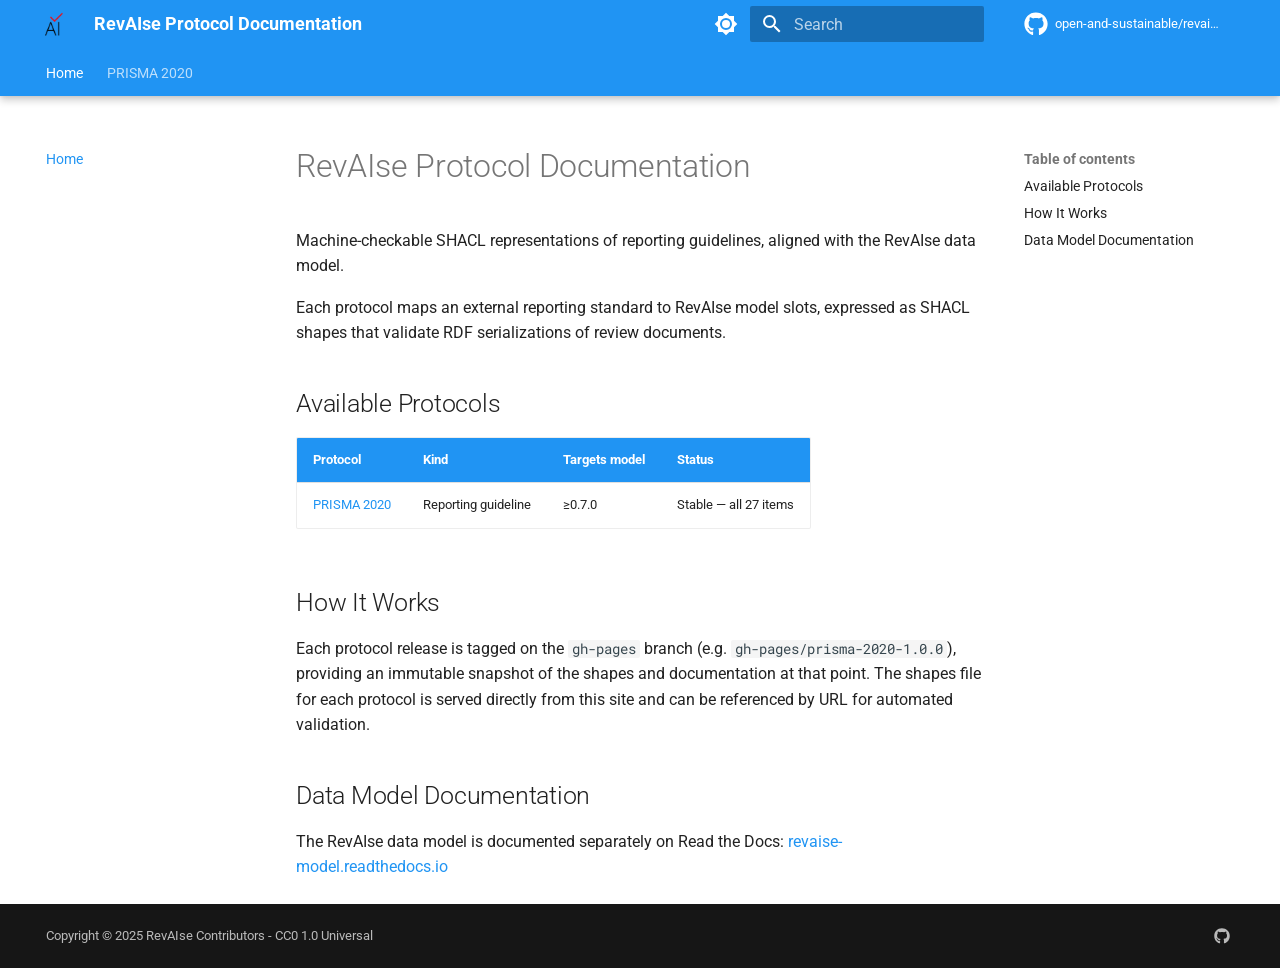
==== index.html @ 1fd65852 "deploy: 140cc3f59202fa40bdc043d885e939c06ab31ba5" ====
<!doctype html>
<html lang="en" class="no-js">
  <head>
    
      <meta charset="utf-8">
      <meta name="viewport" content="width=device-width,initial-scale=1">
      
        <meta name="description" content="Machine-checkable protocol conformance shapes for the RevAIse data model">
      
      
        <meta name="author" content="RevAIse Contributors">
      
      
        <link rel="canonical" href="https://open-and-sustainable.github.io/revaise-model/">
      
      
      
        <link rel="next" href="prisma-2020/docs/">
      
      
        
      
      
      <link rel="icon" href="assets/favicon.ico">
      <meta name="generator" content="mkdocs-1.6.1, mkdocs-material-9.7.6">
    
    
      
        <title>RevAIse Protocol Documentation</title>
      
    
    
      <link rel="stylesheet" href="assets/stylesheets/main.484c7ddc.min.css">
      
        
        <link rel="stylesheet" href="assets/stylesheets/palette.ab4e12ef.min.css">
      
      


    
    
      
    
    
      
        
        
        <link rel="preconnect" href="https://fonts.gstatic.com" crossorigin>
        <link rel="stylesheet" href="https://fonts.googleapis.com/css?family=Roboto:300,300i,400,400i,700,700i%7CRoboto+Mono:400,400i,700,700i&display=fallback">
        <style>:root{--md-text-font:"Roboto";--md-code-font:"Roboto Mono"}</style>
      
    
    
      <link rel="stylesheet" href="stylesheets/extra.css">
    
      <link rel="stylesheet" href="stylesheets/logo.css">
    
    <script>__md_scope=new URL(".",location),__md_hash=e=>[...e].reduce(((e,_)=>(e<<5)-e+_.charCodeAt(0)),0),__md_get=(e,_=localStorage,t=__md_scope)=>JSON.parse(_.getItem(t.pathname+"."+e)),__md_set=(e,_,t=localStorage,a=__md_scope)=>{try{t.setItem(a.pathname+"."+e,JSON.stringify(_))}catch(e){}}</script>
    
      

    
    
  </head>
  
  
    
    
      
    
    
    
    
    <body dir="ltr" data-md-color-scheme="default" data-md-color-primary="blue" data-md-color-accent="indigo">
  
    
    <input class="md-toggle" data-md-toggle="drawer" type="checkbox" id="__drawer" autocomplete="off">
    <input class="md-toggle" data-md-toggle="search" type="checkbox" id="__search" autocomplete="off">
    <label class="md-overlay" for="__drawer"></label>
    <div data-md-component="skip">
      
        
        <a href="#revaise-protocol-documentation" class="md-skip">
          Skip to content
        </a>
      
    </div>
    <div data-md-component="announce">
      
    </div>
    
    
      

  

<header class="md-header md-header--shadow md-header--lifted" data-md-component="header">
  <nav class="md-header__inner md-grid" aria-label="Header">
    <a href="." title="RevAIse Protocol Documentation" class="md-header__button md-logo" aria-label="RevAIse Protocol Documentation" data-md-component="logo">
      
  <img src="assets/favicon.ico" alt="logo">

    </a>
    <label class="md-header__button md-icon" for="__drawer">
      
      <svg xmlns="http://www.w3.org/2000/svg" viewBox="0 0 24 24"><path d="M3 6h18v2H3zm0 5h18v2H3zm0 5h18v2H3z"/></svg>
    </label>
    <div class="md-header__title" data-md-component="header-title">
      <div class="md-header__ellipsis">
        <div class="md-header__topic">
          <span class="md-ellipsis">
            RevAIse Protocol Documentation
          </span>
        </div>
        <div class="md-header__topic" data-md-component="header-topic">
          <span class="md-ellipsis">
            
              Home
            
          </span>
        </div>
      </div>
    </div>
    
      
        <form class="md-header__option" data-md-component="palette">
  
    
    
    
    <input class="md-option" data-md-color-media="(prefers-color-scheme: light)" data-md-color-scheme="default" data-md-color-primary="blue" data-md-color-accent="indigo"  aria-label="Switch to dark mode"  type="radio" name="__palette" id="__palette_0">
    
      <label class="md-header__button md-icon" title="Switch to dark mode" for="__palette_1" hidden>
        <svg xmlns="http://www.w3.org/2000/svg" viewBox="0 0 24 24"><path d="M12 8a4 4 0 0 0-4 4 4 4 0 0 0 4 4 4 4 0 0 0 4-4 4 4 0 0 0-4-4m0 10a6 6 0 0 1-6-6 6 6 0 0 1 6-6 6 6 0 0 1 6 6 6 6 0 0 1-6 6m8-9.31V4h-4.69L12 .69 8.69 4H4v4.69L.69 12 4 15.31V20h4.69L12 23.31 15.31 20H20v-4.69L23.31 12z"/></svg>
      </label>
    
  
    
    
    
    <input class="md-option" data-md-color-media="(prefers-color-scheme: dark)" data-md-color-scheme="slate" data-md-color-primary="blue" data-md-color-accent="indigo"  aria-label="Switch to light mode"  type="radio" name="__palette" id="__palette_1">
    
      <label class="md-header__button md-icon" title="Switch to light mode" for="__palette_0" hidden>
        <svg xmlns="http://www.w3.org/2000/svg" viewBox="0 0 24 24"><path d="M12 18c-.89 0-1.74-.2-2.5-.55C11.56 16.5 13 14.42 13 12s-1.44-4.5-3.5-5.45C10.26 6.2 11.11 6 12 6a6 6 0 0 1 6 6 6 6 0 0 1-6 6m8-9.31V4h-4.69L12 .69 8.69 4H4v4.69L.69 12 4 15.31V20h4.69L12 23.31 15.31 20H20v-4.69L23.31 12z"/></svg>
      </label>
    
  
</form>
      
    
    
      <script>var palette=__md_get("__palette");if(palette&&palette.color){if("(prefers-color-scheme)"===palette.color.media){var media=matchMedia("(prefers-color-scheme: light)"),input=document.querySelector(media.matches?"[data-md-color-media='(prefers-color-scheme: light)']":"[data-md-color-media='(prefers-color-scheme: dark)']");palette.color.media=input.getAttribute("data-md-color-media"),palette.color.scheme=input.getAttribute("data-md-color-scheme"),palette.color.primary=input.getAttribute("data-md-color-primary"),palette.color.accent=input.getAttribute("data-md-color-accent")}for(var[key,value]of Object.entries(palette.color))document.body.setAttribute("data-md-color-"+key,value)}</script>
    
    
    
      
      
        <label class="md-header__button md-icon" for="__search">
          
          <svg xmlns="http://www.w3.org/2000/svg" viewBox="0 0 24 24"><path d="M9.5 3A6.5 6.5 0 0 1 16 9.5c0 1.61-.59 3.09-1.56 4.23l.27.27h.79l5 5-1.5 1.5-5-5v-.79l-.27-.27A6.52 6.52 0 0 1 9.5 16 6.5 6.5 0 0 1 3 9.5 6.5 6.5 0 0 1 9.5 3m0 2C7 5 5 7 5 9.5S7 14 9.5 14 14 12 14 9.5 12 5 9.5 5"/></svg>
        </label>
        <div class="md-search" data-md-component="search" role="dialog">
  <label class="md-search__overlay" for="__search"></label>
  <div class="md-search__inner" role="search">
    <form class="md-search__form" name="search">
      <input type="text" class="md-search__input" name="query" aria-label="Search" placeholder="Search" autocapitalize="off" autocorrect="off" autocomplete="off" spellcheck="false" data-md-component="search-query" required>
      <label class="md-search__icon md-icon" for="__search">
        
        <svg xmlns="http://www.w3.org/2000/svg" viewBox="0 0 24 24"><path d="M9.5 3A6.5 6.5 0 0 1 16 9.5c0 1.61-.59 3.09-1.56 4.23l.27.27h.79l5 5-1.5 1.5-5-5v-.79l-.27-.27A6.52 6.52 0 0 1 9.5 16 6.5 6.5 0 0 1 3 9.5 6.5 6.5 0 0 1 9.5 3m0 2C7 5 5 7 5 9.5S7 14 9.5 14 14 12 14 9.5 12 5 9.5 5"/></svg>
        
        <svg xmlns="http://www.w3.org/2000/svg" viewBox="0 0 24 24"><path d="M20 11v2H8l5.5 5.5-1.42 1.42L4.16 12l7.92-7.92L13.5 5.5 8 11z"/></svg>
      </label>
      <nav class="md-search__options" aria-label="Search">
        
          <a href="javascript:void(0)" class="md-search__icon md-icon" title="Share" aria-label="Share" data-clipboard data-clipboard-text="" data-md-component="search-share" tabindex="-1">
            
            <svg xmlns="http://www.w3.org/2000/svg" viewBox="0 0 24 24"><path d="M18 16.08c-.76 0-1.44.3-1.96.77L8.91 12.7c.05-.23.09-.46.09-.7s-.04-.47-.09-.7l7.05-4.11c.54.5 1.25.81 2.04.81a3 3 0 0 0 3-3 3 3 0 0 0-3-3 3 3 0 0 0-3 3c0 .24.04.47.09.7L8.04 9.81C7.5 9.31 6.79 9 6 9a3 3 0 0 0-3 3 3 3 0 0 0 3 3c.79 0 1.5-.31 2.04-.81l7.12 4.15c-.05.21-.08.43-.08.66 0 1.61 1.31 2.91 2.92 2.91s2.92-1.3 2.92-2.91A2.92 2.92 0 0 0 18 16.08"/></svg>
          </a>
        
        <button type="reset" class="md-search__icon md-icon" title="Clear" aria-label="Clear" tabindex="-1">
          
          <svg xmlns="http://www.w3.org/2000/svg" viewBox="0 0 24 24"><path d="M19 6.41 17.59 5 12 10.59 6.41 5 5 6.41 10.59 12 5 17.59 6.41 19 12 13.41 17.59 19 19 17.59 13.41 12z"/></svg>
        </button>
      </nav>
      
        <div class="md-search__suggest" data-md-component="search-suggest"></div>
      
    </form>
    <div class="md-search__output">
      <div class="md-search__scrollwrap" tabindex="0" data-md-scrollfix>
        <div class="md-search-result" data-md-component="search-result">
          <div class="md-search-result__meta">
            Initializing search
          </div>
          <ol class="md-search-result__list" role="presentation"></ol>
        </div>
      </div>
    </div>
  </div>
</div>
      
    
    
      <div class="md-header__source">
        <a href="https://github.com/open-and-sustainable/revaise-model" title="Go to repository" class="md-source" data-md-component="source">
  <div class="md-source__icon md-icon">
    
    <svg xmlns="http://www.w3.org/2000/svg" viewBox="0 0 512 512"><!--! Font Awesome Free 7.1.0 by @fontawesome - https://fontawesome.com License - https://fontawesome.com/license/free (Icons: CC BY 4.0, Fonts: SIL OFL 1.1, Code: MIT License) Copyright 2025 Fonticons, Inc.--><path d="M173.9 397.4c0 2-2.3 3.6-5.2 3.6-3.3.3-5.6-1.3-5.6-3.6 0-2 2.3-3.6 5.2-3.6 3-.3 5.6 1.3 5.6 3.6m-31.1-4.5c-.7 2 1.3 4.3 4.3 4.9 2.6 1 5.6 0 6.2-2s-1.3-4.3-4.3-5.2c-2.6-.7-5.5.3-6.2 2.3m44.2-1.7c-2.9.7-4.9 2.6-4.6 4.9.3 2 2.9 3.3 5.9 2.6 2.9-.7 4.9-2.6 4.6-4.6-.3-1.9-3-3.2-5.9-2.9M252.8 8C114.1 8 8 113.3 8 252c0 110.9 69.8 205.8 169.5 239.2 12.8 2.3 17.3-5.6 17.3-12.1 0-6.2-.3-40.4-.3-61.4 0 0-70 15-84.7-29.8 0 0-11.4-29.1-27.8-36.6 0 0-22.9-15.7 1.6-15.4 0 0 24.9 2 38.6 25.8 21.9 38.6 58.6 27.5 72.9 20.9 2.3-16 8.8-27.1 16-33.7-55.9-6.2-112.3-14.3-112.3-110.5 0-27.5 7.6-41.3 23.6-58.9-2.6-6.5-11.1-33.3 2.6-67.9 20.9-6.5 69 27 69 27 20-5.6 41.5-8.5 62.8-8.5s42.8 2.9 62.8 8.5c0 0 48.1-33.6 69-27 13.7 34.7 5.2 61.4 2.6 67.9 16 17.7 25.8 31.5 25.8 58.9 0 96.5-58.9 104.2-114.8 110.5 9.2 7.9 17 22.9 17 46.4 0 33.7-.3 75.4-.3 83.6 0 6.5 4.6 14.4 17.3 12.1C436.2 457.8 504 362.9 504 252 504 113.3 391.5 8 252.8 8M105.2 352.9c-1.3 1-1 3.3.7 5.2 1.6 1.6 3.9 2.3 5.2 1 1.3-1 1-3.3-.7-5.2-1.6-1.6-3.9-2.3-5.2-1m-10.8-8.1c-.7 1.3.3 2.9 2.3 3.9 1.6 1 3.6.7 4.3-.7.7-1.3-.3-2.9-2.3-3.9-2-.6-3.6-.3-4.3.7m32.4 35.6c-1.6 1.3-1 4.3 1.3 6.2 2.3 2.3 5.2 2.6 6.5 1 1.3-1.3.7-4.3-1.3-6.2-2.2-2.3-5.2-2.6-6.5-1m-11.4-14.7c-1.6 1-1.6 3.6 0 5.9s4.3 3.3 5.6 2.3c1.6-1.3 1.6-3.9 0-6.2-1.4-2.3-4-3.3-5.6-2"/></svg>
  </div>
  <div class="md-source__repository">
    open-and-sustainable/revaise-model
  </div>
</a>
      </div>
    
  </nav>
  
    
      
<nav class="md-tabs" aria-label="Tabs" data-md-component="tabs">
  <div class="md-grid">
    <ul class="md-tabs__list">
      
        
  
  
  
    
  
  
    <li class="md-tabs__item md-tabs__item--active">
      <a href="." class="md-tabs__link">
        
  
  
    
  
  Home

      </a>
    </li>
  

      
        
  
  
  
  
    
    
      <li class="md-tabs__item">
        <a href="prisma-2020/docs/" class="md-tabs__link">
          
  
  
  PRISMA 2020

        </a>
      </li>
    
  

      
    </ul>
  </div>
</nav>
    
  
</header>
    
    <div class="md-container" data-md-component="container">
      
      
        
      
      <main class="md-main" data-md-component="main">
        <div class="md-main__inner md-grid">
          
            
              
              <div class="md-sidebar md-sidebar--primary" data-md-component="sidebar" data-md-type="navigation" >
                <div class="md-sidebar__scrollwrap">
                  <div class="md-sidebar__inner">
                    


  


<nav class="md-nav md-nav--primary md-nav--lifted" aria-label="Navigation" data-md-level="0">
  <label class="md-nav__title" for="__drawer">
    <a href="." title="RevAIse Protocol Documentation" class="md-nav__button md-logo" aria-label="RevAIse Protocol Documentation" data-md-component="logo">
      
  <img src="assets/favicon.ico" alt="logo">

    </a>
    RevAIse Protocol Documentation
  </label>
  
    <div class="md-nav__source">
      <a href="https://github.com/open-and-sustainable/revaise-model" title="Go to repository" class="md-source" data-md-component="source">
  <div class="md-source__icon md-icon">
    
    <svg xmlns="http://www.w3.org/2000/svg" viewBox="0 0 512 512"><!--! Font Awesome Free 7.1.0 by @fontawesome - https://fontawesome.com License - https://fontawesome.com/license/free (Icons: CC BY 4.0, Fonts: SIL OFL 1.1, Code: MIT License) Copyright 2025 Fonticons, Inc.--><path d="M173.9 397.4c0 2-2.3 3.6-5.2 3.6-3.3.3-5.6-1.3-5.6-3.6 0-2 2.3-3.6 5.2-3.6 3-.3 5.6 1.3 5.6 3.6m-31.1-4.5c-.7 2 1.3 4.3 4.3 4.9 2.6 1 5.6 0 6.2-2s-1.3-4.3-4.3-5.2c-2.6-.7-5.5.3-6.2 2.3m44.2-1.7c-2.9.7-4.9 2.6-4.6 4.9.3 2 2.9 3.3 5.9 2.6 2.9-.7 4.9-2.6 4.6-4.6-.3-1.9-3-3.2-5.9-2.9M252.8 8C114.1 8 8 113.3 8 252c0 110.9 69.8 205.8 169.5 239.2 12.8 2.3 17.3-5.6 17.3-12.1 0-6.2-.3-40.4-.3-61.4 0 0-70 15-84.7-29.8 0 0-11.4-29.1-27.8-36.6 0 0-22.9-15.7 1.6-15.4 0 0 24.9 2 38.6 25.8 21.9 38.6 58.6 27.5 72.9 20.9 2.3-16 8.8-27.1 16-33.7-55.9-6.2-112.3-14.3-112.3-110.5 0-27.5 7.6-41.3 23.6-58.9-2.6-6.5-11.1-33.3 2.6-67.9 20.9-6.5 69 27 69 27 20-5.6 41.5-8.5 62.8-8.5s42.8 2.9 62.8 8.5c0 0 48.1-33.6 69-27 13.7 34.7 5.2 61.4 2.6 67.9 16 17.7 25.8 31.5 25.8 58.9 0 96.5-58.9 104.2-114.8 110.5 9.2 7.9 17 22.9 17 46.4 0 33.7-.3 75.4-.3 83.6 0 6.5 4.6 14.4 17.3 12.1C436.2 457.8 504 362.9 504 252 504 113.3 391.5 8 252.8 8M105.2 352.9c-1.3 1-1 3.3.7 5.2 1.6 1.6 3.9 2.3 5.2 1 1.3-1 1-3.3-.7-5.2-1.6-1.6-3.9-2.3-5.2-1m-10.8-8.1c-.7 1.3.3 2.9 2.3 3.9 1.6 1 3.6.7 4.3-.7.7-1.3-.3-2.9-2.3-3.9-2-.6-3.6-.3-4.3.7m32.4 35.6c-1.6 1.3-1 4.3 1.3 6.2 2.3 2.3 5.2 2.6 6.5 1 1.3-1.3.7-4.3-1.3-6.2-2.2-2.3-5.2-2.6-6.5-1m-11.4-14.7c-1.6 1-1.6 3.6 0 5.9s4.3 3.3 5.6 2.3c1.6-1.3 1.6-3.9 0-6.2-1.4-2.3-4-3.3-5.6-2"/></svg>
  </div>
  <div class="md-source__repository">
    open-and-sustainable/revaise-model
  </div>
</a>
    </div>
  
  <ul class="md-nav__list" data-md-scrollfix>
    
      
      
  
  
    
  
  
  
    <li class="md-nav__item md-nav__item--active">
      
      <input class="md-nav__toggle md-toggle" type="checkbox" id="__toc">
      
      
        
      
      
        <label class="md-nav__link md-nav__link--active" for="__toc">
          
  
  
  <span class="md-ellipsis">
    
  
    Home
  

    
  </span>
  
  

          <span class="md-nav__icon md-icon"></span>
        </label>
      
      <a href="." class="md-nav__link md-nav__link--active">
        
  
  
  <span class="md-ellipsis">
    
  
    Home
  

    
  </span>
  
  

      </a>
      
        

<nav class="md-nav md-nav--secondary" aria-label="Table of contents">
  
  
  
    
  
  
    <label class="md-nav__title" for="__toc">
      <span class="md-nav__icon md-icon"></span>
      Table of contents
    </label>
    <ul class="md-nav__list" data-md-component="toc" data-md-scrollfix>
      
        <li class="md-nav__item">
  <a href="#available-protocols" class="md-nav__link">
    <span class="md-ellipsis">
      
        Available Protocols
      
    </span>
  </a>
  
</li>
      
        <li class="md-nav__item">
  <a href="#how-it-works" class="md-nav__link">
    <span class="md-ellipsis">
      
        How It Works
      
    </span>
  </a>
  
</li>
      
        <li class="md-nav__item">
  <a href="#data-model-documentation" class="md-nav__link">
    <span class="md-ellipsis">
      
        Data Model Documentation
      
    </span>
  </a>
  
</li>
      
    </ul>
  
</nav>
      
    </li>
  

    
      
      
  
  
  
  
    
    
    
    
      
      
        
      
    
    
    <li class="md-nav__item md-nav__item--nested">
      
        
        
          
        
        <input class="md-nav__toggle md-toggle md-toggle--indeterminate" type="checkbox" id="__nav_2" >
        
          
          <label class="md-nav__link" for="__nav_2" id="__nav_2_label" tabindex="0">
            
  
  
  <span class="md-ellipsis">
    
  
    PRISMA 2020
  

    
  </span>
  
  

            <span class="md-nav__icon md-icon"></span>
          </label>
        
        <nav class="md-nav" data-md-level="1" aria-labelledby="__nav_2_label" aria-expanded="false">
          <label class="md-nav__title" for="__nav_2">
            <span class="md-nav__icon md-icon"></span>
            
  
    PRISMA 2020
  

          </label>
          <ul class="md-nav__list" data-md-scrollfix>
            
              
                
  
  
  
  
    <li class="md-nav__item">
      <a href="prisma-2020/docs/" class="md-nav__link">
        
  
  
  <span class="md-ellipsis">
    
  
    Overview
  

    
  </span>
  
  

      </a>
    </li>
  

              
            
              
                
  
  
  
  
    <li class="md-nav__item">
      <a href="prisma-2020/mapping/" class="md-nav__link">
        
  
  
  <span class="md-ellipsis">
    
  
    Item Mapping
  

    
  </span>
  
  

      </a>
    </li>
  

              
            
          </ul>
        </nav>
      
    </li>
  

    
  </ul>
</nav>
                  </div>
                </div>
              </div>
            
            
              
              <div class="md-sidebar md-sidebar--secondary" data-md-component="sidebar" data-md-type="toc" >
                <div class="md-sidebar__scrollwrap">
                  <div class="md-sidebar__inner">
                    

<nav class="md-nav md-nav--secondary" aria-label="Table of contents">
  
  
  
    
  
  
    <label class="md-nav__title" for="__toc">
      <span class="md-nav__icon md-icon"></span>
      Table of contents
    </label>
    <ul class="md-nav__list" data-md-component="toc" data-md-scrollfix>
      
        <li class="md-nav__item">
  <a href="#available-protocols" class="md-nav__link">
    <span class="md-ellipsis">
      
        Available Protocols
      
    </span>
  </a>
  
</li>
      
        <li class="md-nav__item">
  <a href="#how-it-works" class="md-nav__link">
    <span class="md-ellipsis">
      
        How It Works
      
    </span>
  </a>
  
</li>
      
        <li class="md-nav__item">
  <a href="#data-model-documentation" class="md-nav__link">
    <span class="md-ellipsis">
      
        Data Model Documentation
      
    </span>
  </a>
  
</li>
      
    </ul>
  
</nav>
                  </div>
                </div>
              </div>
            
          
          
            <div class="md-content" data-md-component="content">
              
              <article class="md-content__inner md-typeset">
                
                  


  
  


<h1 id="revaise-protocol-documentation">RevAIse Protocol Documentation<a class="headerlink" href="#revaise-protocol-documentation" title="Permanent link">&para;</a></h1>
<p>Machine-checkable SHACL representations of reporting guidelines, aligned with the RevAIse data model.</p>
<p>Each protocol maps an external reporting standard to RevAIse model slots, expressed as SHACL shapes that validate RDF serializations of review documents.</p>
<h2 id="available-protocols">Available Protocols<a class="headerlink" href="#available-protocols" title="Permanent link">&para;</a></h2>
<table>
<thead>
<tr>
<th>Protocol</th>
<th>Kind</th>
<th>Targets model</th>
<th>Status</th>
</tr>
</thead>
<tbody>
<tr>
<td><a href="prisma-2020/docs/">PRISMA 2020</a></td>
<td>Reporting guideline</td>
<td>≥0.7.0</td>
<td>Stable — all 27 items</td>
</tr>
</tbody>
</table>
<h2 id="how-it-works">How It Works<a class="headerlink" href="#how-it-works" title="Permanent link">&para;</a></h2>
<p>Each protocol release is tagged on the <code>gh-pages</code> branch (e.g. <code>gh-pages/prisma-2020-1.0.0</code>), providing an immutable snapshot of the shapes and documentation at that point. The shapes file for each protocol is served directly from this site and can be referenced by URL for automated validation.</p>
<h2 id="data-model-documentation">Data Model Documentation<a class="headerlink" href="#data-model-documentation" title="Permanent link">&para;</a></h2>
<p>The RevAIse data model is documented separately on Read the Docs:
<a href="https://revaise-model.readthedocs.io">revaise-model.readthedocs.io</a></p>












                
              </article>
            </div>
          
          
<script>var target=document.getElementById(location.hash.slice(1));target&&target.name&&(target.checked=target.name.startsWith("__tabbed_"))</script>
        </div>
        
          <button type="button" class="md-top md-icon" data-md-component="top" hidden>
  
  <svg xmlns="http://www.w3.org/2000/svg" viewBox="0 0 24 24"><path d="M13 20h-2V8l-5.5 5.5-1.42-1.42L12 4.16l7.92 7.92-1.42 1.42L13 8z"/></svg>
  Back to top
</button>
        
      </main>
      
        <footer class="md-footer">
  
  <div class="md-footer-meta md-typeset">
    <div class="md-footer-meta__inner md-grid">
      <div class="md-copyright">
  
    <div class="md-copyright__highlight">
      Copyright &copy; 2025 RevAIse Contributors - CC0 1.0 Universal
    </div>
  
  
</div>
      
        
<div class="md-social">
  
    
    
    
    
    <a href="https://github.com/open-and-sustainable/revaise-model" target="_blank" rel="noopener" title="GitHub Repository" class="md-social__link">
      <svg xmlns="http://www.w3.org/2000/svg" viewBox="0 0 512 512"><!--! Font Awesome Free 7.1.0 by @fontawesome - https://fontawesome.com License - https://fontawesome.com/license/free (Icons: CC BY 4.0, Fonts: SIL OFL 1.1, Code: MIT License) Copyright 2025 Fonticons, Inc.--><path d="M173.9 397.4c0 2-2.3 3.6-5.2 3.6-3.3.3-5.6-1.3-5.6-3.6 0-2 2.3-3.6 5.2-3.6 3-.3 5.6 1.3 5.6 3.6m-31.1-4.5c-.7 2 1.3 4.3 4.3 4.9 2.6 1 5.6 0 6.2-2s-1.3-4.3-4.3-5.2c-2.6-.7-5.5.3-6.2 2.3m44.2-1.7c-2.9.7-4.9 2.6-4.6 4.9.3 2 2.9 3.3 5.9 2.6 2.9-.7 4.9-2.6 4.6-4.6-.3-1.9-3-3.2-5.9-2.9M252.8 8C114.1 8 8 113.3 8 252c0 110.9 69.8 205.8 169.5 239.2 12.8 2.3 17.3-5.6 17.3-12.1 0-6.2-.3-40.4-.3-61.4 0 0-70 15-84.7-29.8 0 0-11.4-29.1-27.8-36.6 0 0-22.9-15.7 1.6-15.4 0 0 24.9 2 38.6 25.8 21.9 38.6 58.6 27.5 72.9 20.9 2.3-16 8.8-27.1 16-33.7-55.9-6.2-112.3-14.3-112.3-110.5 0-27.5 7.6-41.3 23.6-58.9-2.6-6.5-11.1-33.3 2.6-67.9 20.9-6.5 69 27 69 27 20-5.6 41.5-8.5 62.8-8.5s42.8 2.9 62.8 8.5c0 0 48.1-33.6 69-27 13.7 34.7 5.2 61.4 2.6 67.9 16 17.7 25.8 31.5 25.8 58.9 0 96.5-58.9 104.2-114.8 110.5 9.2 7.9 17 22.9 17 46.4 0 33.7-.3 75.4-.3 83.6 0 6.5 4.6 14.4 17.3 12.1C436.2 457.8 504 362.9 504 252 504 113.3 391.5 8 252.8 8M105.2 352.9c-1.3 1-1 3.3.7 5.2 1.6 1.6 3.9 2.3 5.2 1 1.3-1 1-3.3-.7-5.2-1.6-1.6-3.9-2.3-5.2-1m-10.8-8.1c-.7 1.3.3 2.9 2.3 3.9 1.6 1 3.6.7 4.3-.7.7-1.3-.3-2.9-2.3-3.9-2-.6-3.6-.3-4.3.7m32.4 35.6c-1.6 1.3-1 4.3 1.3 6.2 2.3 2.3 5.2 2.6 6.5 1 1.3-1.3.7-4.3-1.3-6.2-2.2-2.3-5.2-2.6-6.5-1m-11.4-14.7c-1.6 1-1.6 3.6 0 5.9s4.3 3.3 5.6 2.3c1.6-1.3 1.6-3.9 0-6.2-1.4-2.3-4-3.3-5.6-2"/></svg>
    </a>
  
</div>
      
    </div>
  </div>
</footer>
      
    </div>
    <div class="md-dialog" data-md-component="dialog">
      <div class="md-dialog__inner md-typeset"></div>
    </div>
    
    
    
      
      
      <script id="__config" type="application/json">{"annotate": null, "base": ".", "features": ["content.code.copy", "content.code.annotate", "navigation.instant", "navigation.tracking", "navigation.tabs", "navigation.tabs.sticky", "navigation.sections", "navigation.expand", "navigation.top", "search.suggest", "search.highlight", "search.share", "toc.follow"], "search": "assets/javascripts/workers/search.2c215733.min.js", "tags": null, "translations": {"clipboard.copied": "Copied to clipboard", "clipboard.copy": "Copy to clipboard", "search.result.more.one": "1 more on this page", "search.result.more.other": "# more on this page", "search.result.none": "No matching documents", "search.result.one": "1 matching document", "search.result.other": "# matching documents", "search.result.placeholder": "Type to start searching", "search.result.term.missing": "Missing", "select.version": "Select version"}, "version": null}</script>
    
    
      <script src="assets/javascripts/bundle.79ae519e.min.js"></script>
      
    
  </body>
</html>
---- assets/stylesheets/main.484c7ddc.min.css ----
@charset "UTF-8";html{-webkit-text-size-adjust:none;-moz-text-size-adjust:none;text-size-adjust:none;box-sizing:border-box}*,:after,:before{box-sizing:inherit}@media (prefers-reduced-motion){*,:after,:before{transition:none!important}}body{margin:0}a,button,input,label{-webkit-tap-highlight-color:transparent}a{color:inherit;text-decoration:none}hr{border:0;box-sizing:initial;display:block;height:.05rem;overflow:visible;padding:0}small{font-size:80%}sub,sup{line-height:1em}img{border-style:none}table{border-collapse:initial;border-spacing:0}td,th{font-weight:400;vertical-align:top}button{background:#0000;border:0;font-family:inherit;font-size:inherit;margin:0;padding:0}input{border:0;outline:none}:root{--md-primary-fg-color:#4051b5;--md-primary-fg-color--light:#5d6cc0;--md-primary-fg-color--dark:#303fa1;--md-primary-bg-color:#fff;--md-primary-bg-color--light:#ffffffb3;--md-accent-fg-color:#526cfe;--md-accent-fg-color--transparent:#526cfe1a;--md-accent-bg-color:#fff;--md-accent-bg-color--light:#ffffffb3}[data-md-color-scheme=default]{color-scheme:light}[data-md-color-scheme=default] img[src$="#gh-dark-mode-only"],[data-md-color-scheme=default] img[src$="#only-dark"]{display:none}:root,[data-md-color-scheme=default]{--md-hue:225deg;--md-default-fg-color:#000000de;--md-default-fg-color--light:#0000008a;--md-default-fg-color--lighter:#00000052;--md-default-fg-color--lightest:#00000012;--md-default-bg-color:#fff;--md-default-bg-color--light:#ffffffb3;--md-default-bg-color--lighter:#ffffff4d;--md-default-bg-color--lightest:#ffffff1f;--md-code-fg-color:#36464e;--md-code-bg-color:#f5f5f5;--md-code-bg-color--light:#f5f5f5b3;--md-code-bg-color--lighter:#f5f5f54d;--md-code-hl-color:#4287ff;--md-code-hl-color--light:#4287ff1a;--md-code-hl-number-color:#d52a2a;--md-code-hl-special-color:#db1457;--md-code-hl-function-color:#a846b9;--md-code-hl-constant-color:#6e59d9;--md-code-hl-keyword-color:#3f6ec6;--md-code-hl-string-color:#1c7d4d;--md-code-hl-name-color:var(--md-code-fg-color);--md-code-hl-operator-color:var(--md-default-fg-color--light);--md-code-hl-punctuation-color:var(--md-default-fg-color--light);--md-code-hl-comment-color:var(--md-default-fg-color--light);--md-code-hl-generic-color:var(--md-default-fg-color--light);--md-code-hl-variable-color:var(--md-default-fg-color--light);--md-typeset-color:var(--md-default-fg-color);--md-typeset-a-color:var(--md-primary-fg-color);--md-typeset-del-color:#f5503d26;--md-typeset-ins-color:#0bd57026;--md-typeset-kbd-color:#fafafa;--md-typeset-kbd-accent-color:#fff;--md-typeset-kbd-border-color:#b8b8b8;--md-typeset-mark-color:#ffff0080;--md-typeset-table-color:#0000001f;--md-typeset-table-color--light:rgba(0,0,0,.035);--md-admonition-fg-color:var(--md-default-fg-color);--md-admonition-bg-color:var(--md-default-bg-color);--md-warning-fg-color:#000000de;--md-warning-bg-color:#ff9;--md-footer-fg-color:#fff;--md-footer-fg-color--light:#ffffffb3;--md-footer-fg-color--lighter:#ffffff73;--md-footer-bg-color:#000000de;--md-footer-bg-color--dark:#00000052;--md-shadow-z1:0 0.2rem 0.5rem #0000000d,0 0 0.05rem #0000001a;--md-shadow-z2:0 0.2rem 0.5rem #0000001a,0 0 0.05rem #00000040;--md-shadow-z3:0 0.2rem 0.5rem #0003,0 0 0.05rem #00000059}.md-icon svg{fill:currentcolor;display:block;height:1.2rem;width:1.2rem}body{-webkit-font-smoothing:antialiased;-moz-osx-font-smoothing:grayscale;--md-text-font-family:var(--md-text-font,_),-apple-system,BlinkMacSystemFont,Helvetica,Arial,sans-serif;--md-code-font-family:var(--md-code-font,_),SFMono-Regular,Consolas,Menlo,monospace}aside,body,input{font-feature-settings:"kern","liga";color:var(--md-typeset-color);font-family:var(--md-text-font-family)}code,kbd,pre{font-feature-settings:"kern";font-family:var(--md-code-font-family)}:root{--md-typeset-table-sort-icon:url('data:image/svg+xml;charset=utf-8,<svg xmlns="http://www.w3.org/2000/svg" viewBox="0 0 24 24"><path d="m18 21-4-4h3V7h-3l4-4 4 4h-3v10h3M2 19v-2h10v2M2 13v-2h7v2M2 7V5h4v2z"/></svg>');--md-typeset-table-sort-icon--asc:url('data:image/svg+xml;charset=utf-8,<svg xmlns="http://www.w3.org/2000/svg" viewBox="0 0 24 24"><path d="M19 17h3l-4 4-4-4h3V3h2M2 17h10v2H2M6 5v2H2V5m0 6h7v2H2z"/></svg>');--md-typeset-table-sort-icon--desc:url('data:image/svg+xml;charset=utf-8,<svg xmlns="http://www.w3.org/2000/svg" viewBox="0 0 24 24"><path d="M19 7h3l-4-4-4 4h3v14h2M2 17h10v2H2M6 5v2H2V5m0 6h7v2H2z"/></svg>')}.md-typeset{-webkit-print-color-adjust:exact;color-adjust:exact;font-size:.8rem;line-height:1.6;overflow-wrap:break-word}@media print{.md-typeset{font-size:.68rem}}.md-typeset blockquote,.md-typeset dl,.md-typeset figure,.md-typeset ol,.md-typeset pre,.md-typeset ul{margin-bottom:1em;margin-top:1em}.md-typeset h1{color:var(--md-default-fg-color--light);font-size:2em;line-height:1.3;margin:0 0 1.25em}.md-typeset h1,.md-typeset h2{font-weight:300;letter-spacing:-.01em}.md-typeset h2{font-size:1.5625em;line-height:1.4;margin:1.6em 0 .64em}.md-typeset h3{font-size:1.25em;font-weight:400;letter-spacing:-.01em;line-height:1.5;margin:1.6em 0 .8em}.md-typeset h2+h3{margin-top:.8em}.md-typeset h4{font-weight:700;letter-spacing:-.01em;margin:1em 0}.md-typeset h5,.md-typeset h6{color:var(--md-default-fg-color--light);font-size:.8em;font-weight:700;letter-spacing:-.01em;margin:1.25em 0}.md-typeset h5{text-transform:uppercase}.md-typeset h5 code{text-transform:none}.md-typeset hr{border-bottom:.05rem solid var(--md-default-fg-color--lightest);display:flow-root;margin:1.5em 0}.md-typeset a{color:var(--md-typeset-a-color);word-break:break-word}.md-typeset a,.md-typeset a:before{transition:color 125ms}.md-typeset a:focus,.md-typeset a:hover{color:var(--md-accent-fg-color)}.md-typeset a:focus code,.md-typeset a:hover code{background-color:var(--md-accent-fg-color--transparent);color:var(--md-accent-fg-color)}.md-typeset a code{color:var(--md-typeset-a-color)}.md-typeset a.focus-visible{outline-color:var(--md-accent-fg-color);outline-offset:.2rem}.md-typeset code,.md-typeset kbd,.md-typeset pre{color:var(--md-code-fg-color);direction:ltr;font-variant-ligatures:none;transition:background-color 125ms}@media print{.md-typeset code,.md-typeset kbd,.md-typeset pre{white-space:pre-wrap}}.md-typeset code{background-color:var(--md-code-bg-color);border-radius:.1rem;-webkit-box-decoration-break:clone;box-decoration-break:clone;font-size:.85em;padding:0 .2941176471em;transition:color 125ms,background-color 125ms;word-break:break-word}.md-typeset code:not(.focus-visible){-webkit-tap-highlight-color:transparent;outline:none}.md-typeset pre{display:flow-root;line-height:1.4;position:relative}.md-typeset pre>code{-webkit-box-decoration-break:slice;box-decoration-break:slice;box-shadow:none;display:block;margin:0;outline-color:var(--md-accent-fg-color);overflow:auto;padding:.7720588235em 1.1764705882em;scrollbar-color:var(--md-default-fg-color--lighter) #0000;scrollbar-width:thin;touch-action:auto;word-break:normal}.md-typeset pre>code:hover{scrollbar-color:var(--md-accent-fg-color) #0000}.md-typeset pre>code::-webkit-scrollbar{height:.2rem;width:.2rem}.md-typeset pre>code::-webkit-scrollbar-thumb{background-color:var(--md-default-fg-color--lighter)}.md-typeset pre>code::-webkit-scrollbar-thumb:hover{background-color:var(--md-accent-fg-color)}.md-typeset kbd{background-color:var(--md-typeset-kbd-color);border-radius:.1rem;box-shadow:0 .1rem 0 .05rem var(--md-typeset-kbd-border-color),0 .1rem 0 var(--md-typeset-kbd-border-color),0 -.1rem .2rem var(--md-typeset-kbd-accent-color) inset;color:var(--md-default-fg-color);display:inline-block;font-size:.75em;padding:0 .6666666667em;vertical-align:text-top;word-break:break-word}.md-typeset mark{background-color:var(--md-typeset-mark-color);-webkit-box-decoration-break:clone;box-decoration-break:clone;color:inherit;word-break:break-word}.md-typeset abbr{cursor:help;text-decoration:none}.md-typeset [data-preview],.md-typeset abbr{border-bottom:.05rem dotted var(--md-default-fg-color--light)}.md-typeset small{opacity:.75}[dir=ltr] .md-typeset sub,[dir=ltr] .md-typeset sup{margin-left:.078125em}[dir=rtl] .md-typeset sub,[dir=rtl] .md-typeset sup{margin-right:.078125em}[dir=ltr] .md-typeset blockquote{padding-left:.6rem}[dir=rtl] .md-typeset blockquote{padding-right:.6rem}[dir=ltr] .md-typeset blockquote{border-left:.2rem solid var(--md-default-fg-color--lighter)}[dir=rtl] .md-typeset blockquote{border-right:.2rem solid var(--md-default-fg-color--lighter)}.md-typeset blockquote{color:var(--md-default-fg-color--light);margin-left:0;margin-right:0}.md-typeset ul{list-style-type:disc}.md-typeset ul[type]{list-style-type:revert-layer}[dir=ltr] .md-typeset ol,[dir=ltr] .md-typeset ul{margin-left:.625em}[dir=rtl] .md-typeset ol,[dir=rtl] .md-typeset ul{margin-right:.625em}.md-typeset ol,.md-typeset ul{padding:0}.md-typeset ol:not([hidden]),.md-typeset ul:not([hidden]){display:flow-root}.md-typeset ol ol,.md-typeset ul ol{list-style-type:lower-alpha}.md-typeset ol ol ol,.md-typeset ul ol ol{list-style-type:lower-roman}.md-typeset ol ol ol ol,.md-typeset ul ol ol ol{list-style-type:upper-alpha}.md-typeset ol ol ol ol ol,.md-typeset ul ol ol ol ol{list-style-type:upper-roman}.md-typeset ol[type],.md-typeset ul[type]{list-style-type:revert-layer}[dir=ltr] .md-typeset ol li,[dir=ltr] .md-typeset ul li{margin-left:1.25em}[dir=rtl] .md-typeset ol li,[dir=rtl] .md-typeset ul li{margin-right:1.25em}.md-typeset ol li,.md-typeset ul li{margin-bottom:.5em}.md-typeset ol li blockquote,.md-typeset ol li p,.md-typeset ul li blockquote,.md-typeset ul li p{margin:.5em 0}.md-typeset ol li:last-child,.md-typeset ul li:last-child{margin-bottom:0}[dir=ltr] .md-typeset ol li ol,[dir=ltr] .md-typeset ol li ul,[dir=ltr] .md-typeset ul li ol,[dir=ltr] .md-typeset ul li ul{margin-left:.625em}[dir=rtl] .md-typeset ol li ol,[dir=rtl] .md-typeset ol li ul,[dir=rtl] .md-typeset ul li ol,[dir=rtl] .md-typeset ul li ul{margin-right:.625em}.md-typeset ol li ol,.md-typeset ol li ul,.md-typeset ul li ol,.md-typeset ul li ul{margin-bottom:.5em;margin-top:.5em}[dir=ltr] .md-typeset dd{margin-left:1.875em}[dir=rtl] .md-typeset dd{margin-right:1.875em}.md-typeset dd{margin-bottom:1.5em;margin-top:1em}.md-typeset img,.md-typeset svg,.md-typeset video{height:auto;max-width:100%}.md-typeset img[align=left]{margin:1em 1em 1em 0}.md-typeset img[align=right]{margin:1em 0 1em 1em}.md-typeset img[align]:only-child{margin-top:0}.md-typeset figure{display:flow-root;margin:1em auto;max-width:100%;text-align:center;width:fit-content}.md-typeset figure img{display:block;margin:0 auto}.md-typeset figcaption{font-style:italic;margin:1em auto;max-width:24rem}.md-typeset iframe{max-width:100%}.md-typeset table:not([class]){background-color:var(--md-default-bg-color);border:.05rem solid var(--md-typeset-table-color);border-radius:.1rem;display:inline-block;font-size:.64rem;max-width:100%;overflow:auto;touch-action:auto}@media print{.md-typeset table:not([class]){display:table}}.md-typeset table:not([class])+*{margin-top:1.5em}.md-typeset table:not([class]) td>:first-child,.md-typeset table:not([class]) th>:first-child{margin-top:0}.md-typeset table:not([class]) td>:last-child,.md-typeset table:not([class]) th>:last-child{margin-bottom:0}.md-typeset table:not([class]) td:not([align]),.md-typeset table:not([class]) th:not([align]){text-align:left}[dir=rtl] .md-typeset table:not([class]) td:not([align]),[dir=rtl] .md-typeset table:not([class]) th:not([align]){text-align:right}.md-typeset table:not([class]) th{font-weight:700;min-width:5rem;padding:.9375em 1.25em;vertical-align:top}.md-typeset table:not([class]) td{border-top:.05rem solid var(--md-typeset-table-color);padding:.9375em 1.25em;vertical-align:top}.md-typeset table:not([class]) tbody tr{transition:background-color 125ms}.md-typeset table:not([class]) tbody tr:hover{background-color:var(--md-typeset-table-color--light);box-shadow:0 .05rem 0 var(--md-default-bg-color) inset}.md-typeset table:not([class]) a{word-break:normal}.md-typeset table th[role=columnheader]{cursor:pointer}[dir=ltr] .md-typeset table th[role=columnheader]:after{margin-left:.5em}[dir=rtl] .md-typeset table th[role=columnheader]:after{margin-right:.5em}.md-typeset table th[role=columnheader]:after{content:"";display:inline-block;height:1.2em;-webkit-mask-image:var(--md-typeset-table-sort-icon);mask-image:var(--md-typeset-table-sort-icon);-webkit-mask-repeat:no-repeat;mask-repeat:no-repeat;-webkit-mask-size:contain;mask-size:contain;transition:background-color 125ms;vertical-align:text-bottom;width:1.2em}.md-typeset table th[role=columnheader]:hover:after{background-color:var(--md-default-fg-color--lighter)}.md-typeset table th[role=columnheader][aria-sort=ascending]:after{background-color:var(--md-default-fg-color--light);-webkit-mask-image:var(--md-typeset-table-sort-icon--asc);mask-image:var(--md-typeset-table-sort-icon--asc)}.md-typeset table th[role=columnheader][aria-sort=descending]:after{background-color:var(--md-default-fg-color--light);-webkit-mask-image:var(--md-typeset-table-sort-icon--desc);mask-image:var(--md-typeset-table-sort-icon--desc)}.md-typeset__scrollwrap{margin:1em -.8rem;overflow-x:auto;touch-action:auto}.md-typeset__table{display:inline-block;margin-bottom:.5em;padding:0 .8rem}@media print{.md-typeset__table{display:block}}html .md-typeset__table table{display:table;margin:0;overflow:hidden;width:100%}@media screen and (max-width:44.984375em){.md-content__inner>pre{margin:1em -.8rem}.md-content__inner>pre code{border-radius:0}}.md-typeset .md-author{border-radius:100%;display:block;flex-shrink:0;height:1.6rem;overflow:hidden;position:relative;transition:color 125ms,transform 125ms;width:1.6rem}.md-typeset .md-author img{display:block}.md-typeset .md-author--more{background:var(--md-default-fg-color--lightest);color:var(--md-default-fg-color--lighter);font-size:.6rem;font-weight:700;line-height:1.6rem;text-align:center}.md-typeset .md-author--long{height:2.4rem;width:2.4rem}.md-typeset a.md-author{transform:scale(1)}.md-typeset a.md-author img{border-radius:100%;filter:grayscale(100%) opacity(75%);transition:filter 125ms}.md-typeset a.md-author:focus,.md-typeset a.md-author:hover{transform:scale(1.1);z-index:1}.md-typeset a.md-author:focus img,.md-typeset a.md-author:hover img{filter:grayscale(0)}.md-banner{background-color:var(--md-footer-bg-color);color:var(--md-footer-fg-color);overflow:auto}@media print{.md-banner{display:none}}.md-banner--warning{background-color:var(--md-warning-bg-color);color:var(--md-warning-fg-color)}.md-banner__inner{font-size:.7rem;margin:.6rem auto;padding:0 .8rem}[dir=ltr] .md-banner__button{float:right}[dir=rtl] .md-banner__button{float:left}.md-banner__button{color:inherit;cursor:pointer;transition:opacity .25s}.no-js .md-banner__button{display:none}.md-banner__button:hover{opacity:.7}html{font-size:125%;height:100%;overflow-x:hidden}@media screen and (min-width:100em){html{font-size:137.5%}}@media screen and (min-width:125em){html{font-size:150%}}body{background-color:var(--md-default-bg-color);display:flex;flex-direction:column;font-size:.5rem;min-height:100%;position:relative;width:100%}@media print{body{display:block}}@media screen and (max-width:59.984375em){body[data-md-scrolllock]{position:fixed}}.md-grid{margin-left:auto;margin-right:auto;max-width:61rem}.md-container{display:flex;flex-direction:column;flex-grow:1}@media print{.md-container{display:block}}.md-main{flex-grow:1}.md-main__inner{display:flex;height:100%;margin-top:1.5rem}.md-ellipsis{overflow:hidden;text-overflow:ellipsis}.md-toggle{display:none}.md-option{height:0;opacity:0;position:absolute;width:0}.md-option:checked+label:not([hidden]){display:block}.md-option.focus-visible+label{outline-color:var(--md-accent-fg-color);outline-style:auto}.md-skip{background-color:var(--md-default-fg-color);border-radius:.1rem;color:var(--md-default-bg-color);font-size:.64rem;margin:.5rem;opacity:0;outline-color:var(--md-accent-fg-color);padding:.3rem .5rem;position:fixed;transform:translateY(.4rem);z-index:-1}.md-skip:focus{opacity:1;transform:translateY(0);transition:transform .25s cubic-bezier(.4,0,.2,1),opacity 175ms 75ms;z-index:10}@page{margin:25mm}:root{--md-clipboard-icon:url('data:image/svg+xml;charset=utf-8,<svg xmlns="http://www.w3.org/2000/svg" viewBox="0 0 24 24"><path d="M19 21H8V7h11m0-2H8a2 2 0 0 0-2 2v14a2 2 0 0 0 2 2h11a2 2 0 0 0 2-2V7a2 2 0 0 0-2-2m-3-4H4a2 2 0 0 0-2 2v14h2V3h12z"/></svg>')}.md-clipboard{border-radius:.1rem;color:var(--md-default-fg-color--lightest);cursor:pointer;height:1.5em;outline-color:var(--md-accent-fg-color);outline-offset:.1rem;transition:color .25s;width:1.5em;z-index:1}@media print{.md-clipboard{display:none}}.md-clipboard:not(.focus-visible){-webkit-tap-highlight-color:transparent;outline:none}:hover>.md-clipboard{color:var(--md-default-fg-color--light)}.md-clipboard:focus,.md-clipboard:hover{color:var(--md-accent-fg-color)}.md-clipboard:after{background-color:currentcolor;content:"";display:block;height:1.125em;margin:0 auto;-webkit-mask-image:var(--md-clipboard-icon);mask-image:var(--md-clipboard-icon);-webkit-mask-position:center;mask-position:center;-webkit-mask-repeat:no-repeat;mask-repeat:no-repeat;-webkit-mask-size:contain;mask-size:contain;width:1.125em}.md-clipboard--inline{cursor:pointer}.md-clipboard--inline code{transition:color .25s,background-color .25s}.md-clipboard--inline:focus code,.md-clipboard--inline:hover code{background-color:var(--md-accent-fg-color--transparent);color:var(--md-accent-fg-color)}:root{--md-code-select-icon:url('data:image/svg+xml;charset=utf-8,<svg xmlns="http://www.w3.org/2000/svg" viewBox="0 0 24 24"><path d="M19 19h-4v2h4c1.1 0 2-.9 2-2v-4h-2m0-12h-4v2h4v4h2V5c0-1.1-.9-2-2-2M5 5h4V3H5c-1.1 0-2 .9-2 2v4h2m0 6H3v4c0 1.1.9 2 2 2h4v-2H5zm2-4h2v2H7zm4 0h2v2h-2zm4 0h2v2h-2zM7 7h2v2H7zm4 0h2v2h-2zm4 0h2v2h-2zm-8 8h2v2H7zm4 0h2v2h-2zm4 0h2v2h-2z"/></svg>');--md-code-copy-icon:url('data:image/svg+xml;charset=utf-8,<svg xmlns="http://www.w3.org/2000/svg" viewBox="0 0 24 24"><path d="M19 21H8V7h11m0-2H8a2 2 0 0 0-2 2v14a2 2 0 0 0 2 2h11a2 2 0 0 0 2-2V7a2 2 0 0 0-2-2m-3-4H4a2 2 0 0 0-2 2v14h2V3h12z"/></svg>')}.md-typeset .md-code__content{display:grid}.md-code__nav{background-color:var(--md-code-bg-color--lighter);border-radius:.1rem;display:flex;gap:.2rem;padding:.2rem;position:absolute;right:.25em;top:.25em;transition:background-color .25s;z-index:1}:hover>.md-code__nav{background-color:var(--md-code-bg-color--light)}.md-code__button{color:var(--md-default-fg-color--lightest);cursor:pointer;display:block;height:1.5em;outline-color:var(--md-accent-fg-color);outline-offset:.1rem;transition:color .25s;width:1.5em}:hover>*>.md-code__button{color:var(--md-default-fg-color--light)}.md-code__button.focus-visible,.md-code__button:hover{color:var(--md-accent-fg-color)}.md-code__button--active{color:var(--md-default-fg-color)!important}.md-code__button:after{background-color:currentcolor;content:"";display:block;height:1.125em;margin:0 auto;-webkit-mask-position:center;mask-position:center;-webkit-mask-repeat:no-repeat;mask-repeat:no-repeat;-webkit-mask-size:contain;mask-size:contain;width:1.125em}.md-code__button[data-md-type=select]:after{-webkit-mask-image:var(--md-code-select-icon);mask-image:var(--md-code-select-icon)}.md-code__button[data-md-type=copy]:after{-webkit-mask-image:var(--md-code-copy-icon);mask-image:var(--md-code-copy-icon)}@keyframes consent{0%{opacity:0;transform:translateY(100%)}to{opacity:1;transform:translateY(0)}}@keyframes overlay{0%{opacity:0}to{opacity:1}}.md-consent__overlay{animation:overlay .25s both;-webkit-backdrop-filter:blur(.1rem);backdrop-filter:blur(.1rem);background-color:#0000008a;height:100%;opacity:1;position:fixed;top:0;width:100%;z-index:5}.md-consent__inner{animation:consent .5s cubic-bezier(.1,.7,.1,1) both;background-color:var(--md-default-bg-color);border:0;border-radius:.1rem;bottom:0;box-shadow:0 0 .2rem #0000001a,0 .2rem .4rem #0003;max-height:100%;overflow:auto;padding:0;position:fixed;width:100%;z-index:5}.md-consent__form{padding:.8rem}.md-consent__settings{display:none;margin:1em 0}input:checked+.md-consent__settings{display:block}.md-consent__controls{margin-bottom:.8rem}.md-typeset .md-consent__controls .md-button{display:inline}@media screen and (max-width:44.984375em){.md-typeset .md-consent__controls .md-button{display:block;margin-top:.4rem;text-align:center;width:100%}}.md-consent label{cursor:pointer}.md-content{flex-grow:1;min-width:0}.md-content__inner{margin:0 .8rem 1.2rem;padding-top:.6rem}@media screen and (min-width:76.25em){[dir=ltr] .md-sidebar--primary:not([hidden])~.md-content>.md-content__inner{margin-left:1.2rem}[dir=ltr] .md-sidebar--secondary:not([hidden])~.md-content>.md-content__inner,[dir=rtl] .md-sidebar--primary:not([hidden])~.md-content>.md-content__inner{margin-right:1.2rem}[dir=rtl] .md-sidebar--secondary:not([hidden])~.md-content>.md-content__inner{margin-left:1.2rem}}.md-content__inner:before{content:"";display:block;height:.4rem}.md-content__inner>:last-child{margin-bottom:0}[dir=ltr] .md-content__button{float:right}[dir=rtl] .md-content__button{float:left}[dir=ltr] .md-content__button{margin-left:.4rem}[dir=rtl] .md-content__button{margin-right:.4rem}.md-content__button{margin:.4rem 0;padding:0}@media print{.md-content__button{display:none}}.md-typeset .md-content__button{color:var(--md-default-fg-color--lighter)}.md-content__button svg{display:inline;vertical-align:top}[dir=rtl] .md-content__button svg{transform:scaleX(-1)}[dir=ltr] .md-dialog{right:.8rem}[dir=rtl] .md-dialog{left:.8rem}.md-dialog{background-color:var(--md-default-fg-color);border-radius:.1rem;bottom:.8rem;box-shadow:var(--md-shadow-z3);min-width:11.1rem;opacity:0;padding:.4rem .6rem;pointer-events:none;position:fixed;transform:translateY(100%);transition:transform 0ms .4s,opacity .4s;z-index:4}@media print{.md-dialog{display:none}}.md-dialog--active{opacity:1;pointer-events:auto;transform:translateY(0);transition:transform .4s cubic-bezier(.075,.85,.175,1),opacity .4s}.md-dialog__inner{color:var(--md-default-bg-color);font-size:.7rem}.md-feedback{margin:2em 0 1em;text-align:center}.md-feedback fieldset{border:none;margin:0;padding:0}.md-feedback__title{font-weight:700;margin:1em auto}.md-feedback__inner{position:relative}.md-feedback__list{display:flex;flex-wrap:wrap;place-content:baseline center;position:relative}.md-feedback__list:hover .md-icon:not(:disabled){color:var(--md-default-fg-color--lighter)}:disabled .md-feedback__list{min-height:1.8rem}.md-feedback__icon{color:var(--md-default-fg-color--light);cursor:pointer;flex-shrink:0;margin:0 .1rem;transition:color 125ms}.md-feedback__icon:not(:disabled).md-icon:hover{color:var(--md-accent-fg-color)}.md-feedback__icon:disabled{color:var(--md-default-fg-color--lightest);pointer-events:none}.md-feedback__note{opacity:0;position:relative;transform:translateY(.4rem);transition:transform .4s cubic-bezier(.1,.7,.1,1),opacity .15s}.md-feedback__note>*{margin:0 auto;max-width:16rem}:disabled .md-feedback__note{opacity:1;transform:translateY(0)}@media print{.md-feedback{display:none}}.md-footer{background-color:var(--md-footer-bg-color);color:var(--md-footer-fg-color)}@media print{.md-footer{display:none}}.md-footer__inner{justify-content:space-between;overflow:auto;padding:.2rem}.md-footer__inner:not([hidden]){display:flex}.md-footer__link{align-items:end;display:flex;flex-grow:0.01;margin-bottom:.4rem;margin-top:1rem;max-width:100%;outline-color:var(--md-accent-fg-color);overflow:hidden;transition:opacity .25s}.md-footer__link:focus,.md-footer__link:hover{opacity:.7}[dir=rtl] .md-footer__link svg{transform:scaleX(-1)}@media screen and (max-width:44.984375em){.md-footer__link--prev{flex-shrink:0}.md-footer__link--prev .md-footer__title{display:none}}[dir=ltr] .md-footer__link--next{margin-left:auto}[dir=rtl] .md-footer__link--next{margin-right:auto}.md-footer__link--next{text-align:right}[dir=rtl] .md-footer__link--next{text-align:left}.md-footer__title{flex-grow:1;font-size:.9rem;margin-bottom:.7rem;max-width:calc(100% - 2.4rem);padding:0 1rem;white-space:nowrap}.md-footer__button{margin:.2rem;padding:.4rem}.md-footer__direction{font-size:.64rem;opacity:.7}.md-footer-meta{background-color:var(--md-footer-bg-color--dark)}.md-footer-meta__inner{display:flex;flex-wrap:wrap;justify-content:space-between;padding:.2rem}html .md-footer-meta.md-typeset a{color:var(--md-footer-fg-color--light)}html .md-footer-meta.md-typeset a:focus,html .md-footer-meta.md-typeset a:hover{color:var(--md-footer-fg-color)}.md-copyright{color:var(--md-footer-fg-color--lighter);font-size:.64rem;margin:auto .6rem;padding:.4rem 0;width:100%}@media screen and (min-width:45em){.md-copyright{width:auto}}.md-copyright__highlight{color:var(--md-footer-fg-color--light)}.md-social{display:inline-flex;gap:.2rem;margin:0 .4rem;padding:.2rem 0 .6rem}@media screen and (min-width:45em){.md-social{padding:.6rem 0}}.md-social__link{display:inline-block;height:1.6rem;text-align:center;width:1.6rem}.md-social__link:before{line-height:1.9}.md-social__link svg{fill:currentcolor;max-height:.8rem;vertical-align:-25%}.md-typeset .md-button{border:.1rem solid;border-radius:.1rem;color:var(--md-primary-fg-color);cursor:pointer;display:inline-block;font-weight:700;padding:.625em 2em;transition:color 125ms,background-color 125ms,border-color 125ms}.md-typeset .md-button--primary{background-color:var(--md-primary-fg-color);border-color:var(--md-primary-fg-color);color:var(--md-primary-bg-color)}.md-typeset .md-button:focus,.md-typeset .md-button:hover{background-color:var(--md-accent-fg-color);border-color:var(--md-accent-fg-color);color:var(--md-accent-bg-color)}[dir=ltr] .md-typeset .md-input{border-top-left-radius:.1rem}[dir=ltr] .md-typeset .md-input,[dir=rtl] .md-typeset .md-input{border-top-right-radius:.1rem}[dir=rtl] .md-typeset .md-input{border-top-left-radius:.1rem}.md-typeset .md-input{border-bottom:.1rem solid var(--md-default-fg-color--lighter);box-shadow:var(--md-shadow-z1);font-size:.8rem;height:1.8rem;padding:0 .6rem;transition:border .25s,box-shadow .25s}.md-typeset .md-input:focus,.md-typeset .md-input:hover{border-bottom-color:var(--md-accent-fg-color);box-shadow:var(--md-shadow-z2)}.md-typeset .md-input--stretch{width:100%}.md-header{background-color:var(--md-primary-fg-color);box-shadow:0 0 .2rem #0000,0 .2rem .4rem #0000;color:var(--md-primary-bg-color);display:block;left:0;position:sticky;right:0;top:0;z-index:4}@media print{.md-header{display:none}}.md-header[hidden]{transform:translateY(-100%);transition:transform .25s cubic-bezier(.8,0,.6,1),box-shadow .25s}.md-header--shadow{box-shadow:0 0 .2rem #0000001a,0 .2rem .4rem #0003;transition:transform .25s cubic-bezier(.1,.7,.1,1),box-shadow .25s}.md-header__inner{align-items:center;display:flex;padding:0 .2rem}.md-header__button{color:currentcolor;cursor:pointer;margin:.2rem;outline-color:var(--md-accent-fg-color);padding:.4rem;position:relative;transition:opacity .25s;vertical-align:middle;z-index:1}.md-header__button:hover{opacity:.7}.md-header__button:not([hidden]){display:inline-block}.md-header__button:not(.focus-visible){-webkit-tap-highlight-color:transparent;outline:none}.md-header__button.md-logo{margin:.2rem;padding:.4rem}@media screen and (max-width:76.234375em){.md-header__button.md-logo{display:none}}.md-header__button.md-logo img,.md-header__button.md-logo svg{fill:currentcolor;display:block;height:1.2rem;width:auto}@media screen and (min-width:60em){.md-header__button[for=__search]{display:none}}.no-js .md-header__button[for=__search]{display:none}[dir=rtl] .md-header__button[for=__search] svg{transform:scaleX(-1)}@media screen and (min-width:76.25em){.md-header__button[for=__drawer]{display:none}}.md-header__topic{display:flex;max-width:100%;position:absolute;transition:transform .4s cubic-bezier(.1,.7,.1,1),opacity .15s;white-space:nowrap}.md-header__topic+.md-header__topic{opacity:0;pointer-events:none;transform:translateX(1.25rem);transition:transform .4s cubic-bezier(1,.7,.1,.1),opacity .15s;z-index:-1}[dir=rtl] .md-header__topic+.md-header__topic{transform:translateX(-1.25rem)}.md-header__topic:first-child{font-weight:700}[dir=ltr] .md-header__title{margin-left:1rem;margin-right:.4rem}[dir=rtl] .md-header__title{margin-left:.4rem;margin-right:1rem}.md-header__title{flex-grow:1;font-size:.9rem;height:2.4rem;line-height:2.4rem}.md-header__title--active .md-header__topic{opacity:0;pointer-events:none;transform:translateX(-1.25rem);transition:transform .4s cubic-bezier(1,.7,.1,.1),opacity .15s;z-index:-1}[dir=rtl] .md-header__title--active .md-header__topic{transform:translateX(1.25rem)}.md-header__title--active .md-header__topic+.md-header__topic{opacity:1;pointer-events:auto;transform:translateX(0);transition:transform .4s cubic-bezier(.1,.7,.1,1),opacity .15s;z-index:0}.md-header__title>.md-header__ellipsis{height:100%;position:relative;width:100%}.md-header__option{display:flex;flex-shrink:0;max-width:100%;transition:max-width 0ms .25s,opacity .25s .25s;white-space:nowrap}[data-md-toggle=search]:checked~.md-header .md-header__option{max-width:0;opacity:0;transition:max-width 0ms,opacity 0ms}.md-header__option>input{bottom:0}.md-header__source{display:none}@media screen and (min-width:60em){[dir=ltr] .md-header__source{margin-left:1rem}[dir=rtl] .md-header__source{margin-right:1rem}.md-header__source{display:block;max-width:11.7rem;width:11.7rem}}@media screen and (min-width:76.25em){[dir=ltr] .md-header__source{margin-left:1.4rem}[dir=rtl] .md-header__source{margin-right:1.4rem}}.md-meta{color:var(--md-default-fg-color--light);font-size:.7rem;line-height:1.3}.md-meta__list{display:inline-flex;flex-wrap:wrap;list-style:none;margin:0;padding:0}.md-meta__item:not(:last-child):after{content:"·";margin-left:.2rem;margin-right:.2rem}.md-meta__link{color:var(--md-typeset-a-color)}.md-meta__link:focus,.md-meta__link:hover{color:var(--md-accent-fg-color)}.md-draft{background-color:#ff1744;border-radius:.125em;color:#fff;display:inline-block;font-weight:700;padding-left:.5714285714em;padding-right:.5714285714em}:root{--md-nav-icon--prev:url('data:image/svg+xml;charset=utf-8,<svg xmlns="http://www.w3.org/2000/svg" viewBox="0 0 24 24"><path d="M20 11v2H8l5.5 5.5-1.42 1.42L4.16 12l7.92-7.92L13.5 5.5 8 11z"/></svg>');--md-nav-icon--next:url('data:image/svg+xml;charset=utf-8,<svg xmlns="http://www.w3.org/2000/svg" viewBox="0 0 24 24"><path d="M8.59 16.58 13.17 12 8.59 7.41 10 6l6 6-6 6z"/></svg>');--md-toc-icon:url('data:image/svg+xml;charset=utf-8,<svg xmlns="http://www.w3.org/2000/svg" viewBox="0 0 24 24"><path d="M3 9h14V7H3zm0 4h14v-2H3zm0 4h14v-2H3zm16 0h2v-2h-2zm0-10v2h2V7zm0 6h2v-2h-2z"/></svg>')}.md-nav{font-size:.7rem;line-height:1.3}.md-nav__title{color:var(--md-default-fg-color--light);display:block;font-weight:700;overflow:hidden;padding:0 .6rem;text-overflow:ellipsis}.md-nav__title .md-nav__button{display:none}.md-nav__title .md-nav__button img{height:100%;width:auto}.md-nav__title .md-nav__button.md-logo img,.md-nav__title .md-nav__button.md-logo svg{fill:currentcolor;display:block;height:2.4rem;max-width:100%;object-fit:contain;width:auto}.md-nav__list{list-style:none;margin:0;padding:0}.md-nav__link{align-items:flex-start;display:flex;gap:.4rem;margin-top:.625em;scroll-snap-align:start;transition:color 125ms}.md-nav__link--passed,.md-nav__link--passed code{color:var(--md-default-fg-color--light)}.md-nav__item .md-nav__link--active,.md-nav__item .md-nav__link--active code{color:var(--md-typeset-a-color)}.md-nav__link .md-ellipsis{position:relative}.md-nav__link .md-ellipsis code{word-break:normal}[dir=ltr] .md-nav__link .md-icon:last-child{margin-left:auto}[dir=rtl] .md-nav__link .md-icon:last-child{margin-right:auto}.md-nav__link .md-typeset{font-size:.7rem;line-height:1.3}.md-nav__link svg{fill:currentcolor;flex-shrink:0;height:1.3em;position:relative}.md-nav__link[for]:focus,.md-nav__link[for]:hover,.md-nav__link[href]:focus,.md-nav__link[href]:hover{color:var(--md-accent-fg-color);cursor:pointer}.md-nav__link[for]:focus code,.md-nav__link[for]:hover code,.md-nav__link[href]:focus code,.md-nav__link[href]:hover code{background-color:var(--md-accent-fg-color--transparent);color:var(--md-accent-fg-color)}.md-nav__link.focus-visible{outline-color:var(--md-accent-fg-color);outline-offset:.2rem}.md-nav--primary .md-nav__link[for=__toc]{display:none}.md-nav--primary .md-nav__link[for=__toc] .md-icon:after{background-color:currentcolor;display:block;height:100%;-webkit-mask-image:var(--md-toc-icon);mask-image:var(--md-toc-icon);width:100%}.md-nav--primary .md-nav__link[for=__toc]~.md-nav{display:none}.md-nav__container>.md-nav__link{margin-top:0}.md-nav__container>.md-nav__link:first-child{flex-grow:1;min-width:0}.md-nav__icon{flex-shrink:0}.md-nav__source{display:none}@media screen and (max-width:76.234375em){.md-nav--primary,.md-nav--primary .md-nav{background-color:var(--md-default-bg-color);display:flex;flex-direction:column;height:100%;left:0;position:absolute;right:0;top:0;z-index:1}.md-nav--primary .md-nav__item,.md-nav--primary .md-nav__title{font-size:.8rem;line-height:1.5}.md-nav--primary .md-nav__title{background-color:var(--md-default-fg-color--lightest);color:var(--md-default-fg-color--light);cursor:pointer;height:5.6rem;line-height:2.4rem;padding:3rem .8rem .2rem;position:relative;white-space:nowrap}[dir=ltr] .md-nav--primary .md-nav__title .md-nav__icon{left:.4rem}[dir=rtl] .md-nav--primary .md-nav__title .md-nav__icon{right:.4rem}.md-nav--primary .md-nav__title .md-nav__icon{display:block;height:1.2rem;margin:.2rem;position:absolute;top:.4rem;width:1.2rem}.md-nav--primary .md-nav__title .md-nav__icon:after{background-color:currentcolor;content:"";display:block;height:100%;-webkit-mask-image:var(--md-nav-icon--prev);mask-image:var(--md-nav-icon--prev);-webkit-mask-position:center;mask-position:center;-webkit-mask-repeat:no-repeat;mask-repeat:no-repeat;-webkit-mask-size:contain;mask-size:contain;width:100%}.md-nav--primary .md-nav__title~.md-nav__list{background-color:var(--md-default-bg-color);box-shadow:0 .05rem 0 var(--md-default-fg-color--lightest) inset;overflow-y:auto;scroll-snap-type:y mandatory;touch-action:pan-y}.md-nav--primary .md-nav__title~.md-nav__list>:first-child{border-top:0}.md-nav--primary .md-nav__title[for=__drawer]{background-color:var(--md-primary-fg-color);color:var(--md-primary-bg-color);font-weight:700}.md-nav--primary .md-nav__title .md-logo{display:block;left:.2rem;margin:.2rem;padding:.4rem;position:absolute;right:.2rem;top:.2rem}.md-nav--primary .md-nav__list{flex:1}.md-nav--primary .md-nav__item{border-top:.05rem solid var(--md-default-fg-color--lightest)}.md-nav--primary .md-nav__item--active>.md-nav__link{color:var(--md-typeset-a-color)}.md-nav--primary .md-nav__item--active>.md-nav__link:focus,.md-nav--primary .md-nav__item--active>.md-nav__link:hover{color:var(--md-accent-fg-color)}.md-nav--primary .md-nav__link{margin-top:0;padding:.6rem .8rem}.md-nav--primary .md-nav__link svg{margin-top:.1em}.md-nav--primary .md-nav__link>.md-nav__link{padding:0}[dir=ltr] .md-nav--primary .md-nav__link .md-nav__icon{margin-right:-.2rem}[dir=rtl] .md-nav--primary .md-nav__link .md-nav__icon{margin-left:-.2rem}.md-nav--primary .md-nav__link .md-nav__icon{font-size:1.2rem;height:1.2rem;width:1.2rem}.md-nav--primary .md-nav__link .md-nav__icon:after{background-color:currentcolor;content:"";display:block;height:100%;-webkit-mask-image:var(--md-nav-icon--next);mask-image:var(--md-nav-icon--next);-webkit-mask-position:center;mask-position:center;-webkit-mask-repeat:no-repeat;mask-repeat:no-repeat;-webkit-mask-size:contain;mask-size:contain;width:100%}[dir=rtl] .md-nav--primary .md-nav__icon:after{transform:scale(-1)}.md-nav--primary .md-nav--secondary .md-nav{background-color:initial;position:static}[dir=ltr] .md-nav--primary .md-nav--secondary .md-nav .md-nav__link{padding-left:1.4rem}[dir=rtl] .md-nav--primary .md-nav--secondary .md-nav .md-nav__link{padding-right:1.4rem}[dir=ltr] .md-nav--primary .md-nav--secondary .md-nav .md-nav .md-nav__link{padding-left:2rem}[dir=rtl] .md-nav--primary .md-nav--secondary .md-nav .md-nav .md-nav__link{padding-right:2rem}[dir=ltr] .md-nav--primary .md-nav--secondary .md-nav .md-nav .md-nav .md-nav__link{padding-left:2.6rem}[dir=rtl] .md-nav--primary .md-nav--secondary .md-nav .md-nav .md-nav .md-nav__link{padding-right:2.6rem}[dir=ltr] .md-nav--primary .md-nav--secondary .md-nav .md-nav .md-nav .md-nav .md-nav__link{padding-left:3.2rem}[dir=rtl] .md-nav--primary .md-nav--secondary .md-nav .md-nav .md-nav .md-nav .md-nav__link{padding-right:3.2rem}.md-nav--secondary{background-color:initial}.md-nav__toggle~.md-nav{display:flex;opacity:0;transform:translateX(100%);transition:transform .25s cubic-bezier(.8,0,.6,1),opacity 125ms 50ms}[dir=rtl] .md-nav__toggle~.md-nav{transform:translateX(-100%)}.md-nav__toggle:checked~.md-nav{opacity:1;transform:translateX(0);transition:transform .25s cubic-bezier(.4,0,.2,1),opacity 125ms 125ms}.md-nav__toggle:checked~.md-nav>.md-nav__list{backface-visibility:hidden}}@media screen and (max-width:59.984375em){.md-nav--primary .md-nav__link[for=__toc]{display:flex}.md-nav--primary .md-nav__link[for=__toc] .md-icon:after{content:""}.md-nav--primary .md-nav__link[for=__toc]+.md-nav__link{display:none}.md-nav--primary .md-nav__link[for=__toc]~.md-nav{display:flex}.md-nav__source{background-color:var(--md-primary-fg-color--dark);color:var(--md-primary-bg-color);display:block;padding:0 .2rem}}@media screen and (min-width:60em) and (max-width:76.234375em){.md-nav--integrated .md-nav__link[for=__toc]{display:flex}.md-nav--integrated .md-nav__link[for=__toc] .md-icon:after{content:""}.md-nav--integrated .md-nav__link[for=__toc]+.md-nav__link{display:none}.md-nav--integrated .md-nav__link[for=__toc]~.md-nav{display:flex}}@media screen and (min-width:60em){.md-nav{margin-bottom:-.4rem}.md-nav--secondary .md-nav__title{background:var(--md-default-bg-color);box-shadow:0 0 .4rem .4rem var(--md-default-bg-color);position:sticky;top:0;z-index:1}.md-nav--secondary .md-nav__title[for=__toc]{scroll-snap-align:start}.md-nav--secondary .md-nav__title .md-nav__icon{display:none}[dir=ltr] .md-nav--secondary .md-nav__list{padding-left:.6rem}[dir=rtl] .md-nav--secondary .md-nav__list{padding-right:.6rem}.md-nav--secondary .md-nav__list{padding-bottom:.4rem}[dir=ltr] .md-nav--secondary .md-nav__item>.md-nav__link{margin-right:.4rem}[dir=rtl] .md-nav--secondary .md-nav__item>.md-nav__link{margin-left:.4rem}}@media screen and (min-width:76.25em){.md-nav{margin-bottom:-.4rem;transition:max-height .25s cubic-bezier(.86,0,.07,1)}.md-nav--primary .md-nav__title{background:var(--md-default-bg-color);box-shadow:0 0 .4rem .4rem var(--md-default-bg-color);position:sticky;top:0;z-index:1}.md-nav--primary .md-nav__title[for=__drawer]{scroll-snap-align:start}.md-nav--primary .md-nav__title .md-nav__icon{display:none}[dir=ltr] .md-nav--primary .md-nav__list{padding-left:.6rem}[dir=rtl] .md-nav--primary .md-nav__list{padding-right:.6rem}.md-nav--primary .md-nav__list{padding-bottom:.4rem}[dir=ltr] .md-nav--primary .md-nav__item>.md-nav__link{margin-right:.4rem}[dir=rtl] .md-nav--primary .md-nav__item>.md-nav__link{margin-left:.4rem}.md-nav__toggle~.md-nav{display:grid;grid-template-rows:minmax(.4rem,0fr);opacity:0;transition:grid-template-rows .25s cubic-bezier(.86,0,.07,1),opacity .25s,visibility 0ms .25s;visibility:collapse}.md-nav__toggle~.md-nav>.md-nav__list{overflow:hidden}.md-nav__toggle.md-toggle--indeterminate~.md-nav,.md-nav__toggle:checked~.md-nav{grid-template-rows:minmax(.4rem,1fr);opacity:1;transition:grid-template-rows .25s cubic-bezier(.86,0,.07,1),opacity .15s .1s,visibility 0ms;visibility:visible}.md-nav__toggle.md-toggle--indeterminate~.md-nav{transition:none}.md-nav__item--nested>.md-nav>.md-nav__title{display:none}.md-nav__item--section{display:block;margin:1.25em 0}.md-nav__item--section:last-child{margin-bottom:0}.md-nav__item--section>.md-nav__link{font-weight:700}.md-nav__item--section>.md-nav__link[for]{color:var(--md-default-fg-color--light)}.md-nav__item--section>.md-nav__link:not(.md-nav__container){pointer-events:none}.md-nav__item--section>.md-nav__link .md-icon,.md-nav__item--section>.md-nav__link>[for]{display:none}[dir=ltr] .md-nav__item--section>.md-nav{margin-left:-.6rem}[dir=rtl] .md-nav__item--section>.md-nav{margin-right:-.6rem}.md-nav__item--section>.md-nav{display:block;opacity:1;visibility:visible}.md-nav__item--section>.md-nav>.md-nav__list>.md-nav__item{padding:0}.md-nav__icon{border-radius:100%;height:.9rem;transition:background-color .25s;width:.9rem}.md-nav__icon:hover{background-color:var(--md-accent-fg-color--transparent)}.md-nav__icon:after{background-color:currentcolor;border-radius:100%;content:"";display:inline-block;height:100%;-webkit-mask-image:var(--md-nav-icon--next);mask-image:var(--md-nav-icon--next);-webkit-mask-position:center;mask-position:center;-webkit-mask-repeat:no-repeat;mask-repeat:no-repeat;-webkit-mask-size:contain;mask-size:contain;transition:transform .25s;vertical-align:-.1rem;width:100%}[dir=rtl] .md-nav__icon:after{transform:rotate(180deg)}.md-nav__item--nested .md-nav__toggle:checked~.md-nav__link .md-nav__icon:after,.md-nav__item--nested .md-toggle--indeterminate~.md-nav__link .md-nav__icon:after{transform:rotate(90deg)}.md-nav--lifted>.md-nav__list>.md-nav__item,.md-nav--lifted>.md-nav__title{display:none}.md-nav--lifted>.md-nav__list>.md-nav__item--active{display:block}.md-nav--lifted>.md-nav__list>.md-nav__item--active>.md-nav__link{background:var(--md-default-bg-color);box-shadow:0 0 .4rem .4rem var(--md-default-bg-color);margin-top:0;position:sticky;top:0;z-index:1}.md-nav--lifted>.md-nav__list>.md-nav__item--active>.md-nav__link:not(.md-nav__container){pointer-events:none}.md-nav--lifted>.md-nav__list>.md-nav__item--active.md-nav__item--section{margin:0}[dir=ltr] .md-nav--lifted>.md-nav__list>.md-nav__item>.md-nav:not(.md-nav--secondary){margin-left:-.6rem}[dir=rtl] .md-nav--lifted>.md-nav__list>.md-nav__item>.md-nav:not(.md-nav--secondary){margin-right:-.6rem}.md-nav--lifted>.md-nav__list>.md-nav__item>[for]{color:var(--md-default-fg-color--light)}.md-nav--lifted .md-nav[data-md-level="1"]{grid-template-rows:minmax(.4rem,1fr);opacity:1;visibility:visible}[dir=ltr] .md-nav--integrated>.md-nav__list>.md-nav__item--active .md-nav--secondary{border-left:.05rem solid var(--md-primary-fg-color)}[dir=rtl] .md-nav--integrated>.md-nav__list>.md-nav__item--active .md-nav--secondary{border-right:.05rem solid var(--md-primary-fg-color)}.md-nav--integrated>.md-nav__list>.md-nav__item--active .md-nav--secondary{display:block;margin-bottom:1.25em;opacity:1;visibility:visible}.md-nav--integrated>.md-nav__list>.md-nav__item--active .md-nav--secondary>.md-nav__list{overflow:visible;padding-bottom:0}.md-nav--integrated>.md-nav__list>.md-nav__item--active .md-nav--secondary>.md-nav__title{display:none}}.md-pagination{font-size:.8rem;font-weight:700;gap:.4rem}.md-pagination,.md-pagination>*{align-items:center;display:flex;justify-content:center}.md-pagination>*{border-radius:.2rem;height:1.8rem;min-width:1.8rem;text-align:center}.md-pagination__current{background-color:var(--md-default-fg-color--lightest);color:var(--md-default-fg-color--light)}.md-pagination__link{transition:color 125ms,background-color 125ms}.md-pagination__link:focus,.md-pagination__link:hover{background-color:var(--md-accent-fg-color--transparent);color:var(--md-accent-fg-color)}.md-pagination__link:focus svg,.md-pagination__link:hover svg{color:var(--md-accent-fg-color)}.md-pagination__link.focus-visible{outline-color:var(--md-accent-fg-color);outline-offset:.2rem}.md-pagination__link svg{fill:currentcolor;color:var(--md-default-fg-color--lighter);display:block;max-height:100%;width:1.2rem}:root{--md-path-icon:url('data:image/svg+xml;charset=utf-8,<svg xmlns="http://www.w3.org/2000/svg" viewBox="0 0 24 24"><path d="M8.59 16.58 13.17 12 8.59 7.41 10 6l6 6-6 6z"/></svg>')}.md-path{font-size:.7rem;margin:0 .8rem;overflow:auto;padding-top:1.2rem}.md-path:not([hidden]){display:block}@media screen and (min-width:76.25em){.md-path{margin:0 1.2rem}}.md-path__list{align-items:center;display:flex;gap:.2rem;list-style:none;margin:0;padding:0}.md-path__item:not(:first-child){display:inline-flex;gap:.2rem;white-space:nowrap}.md-path__item:not(:first-child):before{background-color:var(--md-default-fg-color--lighter);content:"";display:inline;height:.8rem;-webkit-mask-image:var(--md-path-icon);mask-image:var(--md-path-icon);width:.8rem}.md-path__link{align-items:center;color:var(--md-default-fg-color--light);display:flex}.md-path__link:focus,.md-path__link:hover{color:var(--md-accent-fg-color)}:root{--md-post-pin-icon:url('data:image/svg+xml;charset=utf-8,<svg xmlns="http://www.w3.org/2000/svg" viewBox="0 0 24 24"><path d="M16 12V4h1V2H7v2h1v8l-2 2v2h5.2v6h1.6v-6H18v-2z"/></svg>')}.md-post__back{border-bottom:.05rem solid var(--md-default-fg-color--lightest);margin-bottom:1.2rem;padding-bottom:1.2rem}@media screen and (max-width:76.234375em){.md-post__back{display:none}}[dir=rtl] .md-post__back svg{transform:scaleX(-1)}.md-post__authors{display:flex;flex-direction:column;gap:.6rem;margin:0 .6rem 1.2rem}.md-post .md-post__meta a{transition:color 125ms}.md-post .md-post__meta a:focus,.md-post .md-post__meta a:hover{color:var(--md-accent-fg-color)}.md-post__title{color:var(--md-default-fg-color--light);font-weight:700}.md-post--excerpt{margin-bottom:3.2rem}.md-post--excerpt .md-post__header{align-items:center;display:flex;gap:.6rem;min-height:1.6rem}.md-post--excerpt .md-post__authors{align-items:center;display:inline-flex;flex-direction:row;gap:.2rem;margin:0;min-height:2.4rem}[dir=ltr] .md-post--excerpt .md-post__meta .md-meta__list{margin-right:.4rem}[dir=rtl] .md-post--excerpt .md-post__meta .md-meta__list{margin-left:.4rem}.md-post--excerpt .md-post__content>:first-child{--md-scroll-margin:6rem;margin-top:0}.md-post>.md-nav--secondary{margin:1em 0}.md-pin{background:var(--md-default-fg-color--lightest);border-radius:1rem;margin-top:-.05rem;padding:.2rem}.md-pin:after{background-color:currentcolor;content:"";display:block;height:.6rem;margin:0 auto;-webkit-mask-image:var(--md-post-pin-icon);mask-image:var(--md-post-pin-icon);-webkit-mask-position:center;mask-position:center;-webkit-mask-repeat:no-repeat;mask-repeat:no-repeat;-webkit-mask-size:contain;mask-size:contain;width:.6rem}.md-profile{align-items:center;display:flex;font-size:.7rem;gap:.6rem;line-height:1.4;width:100%}.md-profile__description{flex-grow:1}.md-content--post{display:flex}@media screen and (max-width:76.234375em){.md-content--post{flex-flow:column-reverse}}.md-content--post>.md-content__inner{flex-grow:1;min-width:0}@media screen and (min-width:76.25em){[dir=ltr] .md-content--post>.md-content__inner{margin-left:1.2rem}[dir=rtl] .md-content--post>.md-content__inner{margin-right:1.2rem}}@media screen and (max-width:76.234375em){.md-sidebar.md-sidebar--post{padding:0;position:static;width:100%}.md-sidebar.md-sidebar--post .md-sidebar__scrollwrap{overflow:visible}.md-sidebar.md-sidebar--post .md-sidebar__inner{padding:0}.md-sidebar.md-sidebar--post .md-post__meta{margin-left:.6rem;margin-right:.6rem}.md-sidebar.md-sidebar--post .md-nav__item{border:none;display:inline}.md-sidebar.md-sidebar--post .md-nav__list{display:inline-flex;flex-wrap:wrap;gap:.6rem;padding-bottom:.6rem;padding-top:.6rem}.md-sidebar.md-sidebar--post .md-nav__link{padding:0}.md-sidebar.md-sidebar--post .md-nav{height:auto;margin-bottom:0;position:static}}:root{--md-progress-value:0;--md-progress-delay:400ms}.md-progress{background:var(--md-primary-bg-color);height:.075rem;opacity:min(clamp(0,var(--md-progress-value),1),clamp(0,100 - var(--md-progress-value),1));position:fixed;top:0;transform:scaleX(calc(var(--md-progress-value)*1%));transform-origin:left;transition:transform .5s cubic-bezier(.19,1,.22,1),opacity .25s var(--md-progress-delay);width:100%;z-index:4}:root{--md-search-result-icon:url('data:image/svg+xml;charset=utf-8,<svg xmlns="http://www.w3.org/2000/svg" viewBox="0 0 24 24"><path d="M14 2H6a2 2 0 0 0-2 2v16a2 2 0 0 0 2 2h7c-.41-.25-.8-.56-1.14-.9-.33-.33-.61-.7-.86-1.1H6V4h7v5h5v1.18c.71.16 1.39.43 2 .82V8zm6.31 16.9c1.33-2.11.69-4.9-1.4-6.22-2.11-1.33-4.91-.68-6.22 1.4-1.34 2.11-.69 4.89 1.4 6.22 1.46.93 3.32.93 4.79.02L22 23.39 23.39 22zm-3.81.1a2.5 2.5 0 0 1-2.5-2.5 2.5 2.5 0 0 1 2.5-2.5 2.5 2.5 0 0 1 2.5 2.5 2.5 2.5 0 0 1-2.5 2.5"/></svg>')}.md-search{position:relative}@media screen and (min-width:60em){.md-search{padding:.2rem 0}}.no-js .md-search{display:none}.md-search__overlay{opacity:0;z-index:1}@media screen and (max-width:59.984375em){[dir=ltr] .md-search__overlay{left:-2.2rem}[dir=rtl] .md-search__overlay{right:-2.2rem}.md-search__overlay{background-color:var(--md-default-bg-color);border-radius:1rem;height:2rem;overflow:hidden;pointer-events:none;position:absolute;top:-1rem;transform-origin:center;transition:transform .3s .1s,opacity .2s .2s;width:2rem}[data-md-toggle=search]:checked~.md-header .md-search__overlay{opacity:1;transition:transform .4s,opacity .1s}}@media screen and (min-width:60em){[dir=ltr] .md-search__overlay{left:0}[dir=rtl] .md-search__overlay{right:0}.md-search__overlay{background-color:#0000008a;cursor:pointer;height:0;position:fixed;top:0;transition:width 0ms .25s,height 0ms .25s,opacity .25s;width:0}[data-md-toggle=search]:checked~.md-header .md-search__overlay{height:200vh;opacity:1;transition:width 0ms,height 0ms,opacity .25s;width:100%}}@media screen and (max-width:29.984375em){[data-md-toggle=search]:checked~.md-header .md-search__overlay{transform:scale(45)}}@media screen and (min-width:30em) and (max-width:44.984375em){[data-md-toggle=search]:checked~.md-header .md-search__overlay{transform:scale(60)}}@media screen and (min-width:45em) and (max-width:59.984375em){[data-md-toggle=search]:checked~.md-header .md-search__overlay{transform:scale(75)}}.md-search__inner{backface-visibility:hidden}@media screen and (max-width:59.984375em){[dir=ltr] .md-search__inner{left:0}[dir=rtl] .md-search__inner{right:0}.md-search__inner{height:0;opacity:0;overflow:hidden;position:fixed;top:0;transform:translateX(5%);transition:width 0ms .3s,height 0ms .3s,transform .15s cubic-bezier(.4,0,.2,1) .15s,opacity .15s .15s;width:0;z-index:2}[dir=rtl] .md-search__inner{transform:translateX(-5%)}[data-md-toggle=search]:checked~.md-header .md-search__inner{height:100%;opacity:1;transform:translateX(0);transition:width 0ms 0ms,height 0ms 0ms,transform .15s cubic-bezier(.1,.7,.1,1) .15s,opacity .15s .15s;width:100%}}@media screen and (min-width:60em){[dir=ltr] .md-search__inner{float:right}[dir=rtl] .md-search__inner{float:left}.md-search__inner{padding:.1rem 0;position:relative;transition:width .25s cubic-bezier(.1,.7,.1,1);width:11.7rem}}@media screen and (min-width:60em) and (max-width:76.234375em){[data-md-toggle=search]:checked~.md-header .md-search__inner{width:23.4rem}}@media screen and (min-width:76.25em){[data-md-toggle=search]:checked~.md-header .md-search__inner{width:34.4rem}}.md-search__form{background-color:var(--md-default-bg-color);box-shadow:0 0 .6rem #0000;height:2.4rem;position:relative;transition:color .25s,background-color .25s;z-index:2}@media screen and (min-width:60em){.md-search__form{background-color:#00000042;border-radius:.1rem;height:1.8rem}.md-search__form:hover{background-color:#ffffff1f}}[data-md-toggle=search]:checked~.md-header .md-search__form{background-color:var(--md-default-bg-color);border-radius:.1rem .1rem 0 0;box-shadow:0 0 .6rem #00000012;color:var(--md-default-fg-color)}[dir=ltr] .md-search__input{padding-left:3.6rem;padding-right:2.2rem}[dir=rtl] .md-search__input{padding-left:2.2rem;padding-right:3.6rem}.md-search__input{background:#0000;font-size:.9rem;height:100%;position:relative;text-overflow:ellipsis;width:100%;z-index:2}.md-search__input::placeholder{transition:color .25s}.md-search__input::placeholder,.md-search__input~.md-search__icon{color:var(--md-default-fg-color--light)}.md-search__input::-ms-clear{display:none}@media screen and (max-width:59.984375em){.md-search__input{font-size:.9rem;height:2.4rem;width:100%}}@media screen and (min-width:60em){[dir=ltr] .md-search__input{padding-left:2.2rem}[dir=rtl] .md-search__input{padding-right:2.2rem}.md-search__input{color:inherit;font-size:.8rem}.md-search__input::placeholder{color:var(--md-primary-bg-color--light)}.md-search__input+.md-search__icon{color:var(--md-primary-bg-color)}[data-md-toggle=search]:checked~.md-header .md-search__input{text-overflow:clip}[data-md-toggle=search]:checked~.md-header .md-search__input+.md-search__icon{color:var(--md-default-fg-color--light)}[data-md-toggle=search]:checked~.md-header .md-search__input::placeholder{color:#0000}}.md-search__icon{cursor:pointer;display:inline-block;height:1.2rem;transition:color .25s,opacity .25s;width:1.2rem}.md-search__icon:hover{opacity:.7}[dir=ltr] .md-search__icon[for=__search]{left:.5rem}[dir=rtl] .md-search__icon[for=__search]{right:.5rem}.md-search__icon[for=__search]{position:absolute;top:.3rem;z-index:2}[dir=rtl] .md-search__icon[for=__search] svg{transform:scaleX(-1)}@media screen and (max-width:59.984375em){[dir=ltr] .md-search__icon[for=__search]{left:.8rem}[dir=rtl] .md-search__icon[for=__search]{right:.8rem}.md-search__icon[for=__search]{top:.6rem}.md-search__icon[for=__search] svg:first-child{display:none}}@media screen and (min-width:60em){.md-search__icon[for=__search]{pointer-events:none}.md-search__icon[for=__search] svg:last-child{display:none}}[dir=ltr] .md-search__options{right:.5rem}[dir=rtl] .md-search__options{left:.5rem}.md-search__options{pointer-events:none;position:absolute;top:.3rem;z-index:2}@media screen and (max-width:59.984375em){[dir=ltr] .md-search__options{right:.8rem}[dir=rtl] .md-search__options{left:.8rem}.md-search__options{top:.6rem}}[dir=ltr] .md-search__options>.md-icon{margin-left:.2rem}[dir=rtl] .md-search__options>.md-icon{margin-right:.2rem}.md-search__options>.md-icon{color:var(--md-default-fg-color--light);opacity:0;transform:scale(.75);transition:transform .15s cubic-bezier(.1,.7,.1,1),opacity .15s}.md-search__options>.md-icon:not(.focus-visible){-webkit-tap-highlight-color:transparent;outline:none}[data-md-toggle=search]:checked~.md-header .md-search__input:valid~.md-search__options>.md-icon{opacity:1;pointer-events:auto;transform:scale(1)}[data-md-toggle=search]:checked~.md-header .md-search__input:valid~.md-search__options>.md-icon:hover{opacity:.7}[dir=ltr] .md-search__suggest{padding-left:3.6rem;padding-right:2.2rem}[dir=rtl] .md-search__suggest{padding-left:2.2rem;padding-right:3.6rem}.md-search__suggest{align-items:center;color:var(--md-default-fg-color--lighter);display:flex;font-size:.9rem;height:100%;opacity:0;position:absolute;top:0;transition:opacity 50ms;white-space:nowrap;width:100%}@media screen and (min-width:60em){[dir=ltr] .md-search__suggest{padding-left:2.2rem}[dir=rtl] .md-search__suggest{padding-right:2.2rem}.md-search__suggest{font-size:.8rem}}[data-md-toggle=search]:checked~.md-header .md-search__suggest{opacity:1;transition:opacity .3s .1s}[dir=ltr] .md-search__output{border-bottom-left-radius:.1rem}[dir=ltr] .md-search__output,[dir=rtl] .md-search__output{border-bottom-right-radius:.1rem}[dir=rtl] .md-search__output{border-bottom-left-radius:.1rem}.md-search__output{overflow:hidden;position:absolute;width:100%;z-index:1}@media screen and (max-width:59.984375em){.md-search__output{bottom:0;top:2.4rem}}@media screen and (min-width:60em){.md-search__output{opacity:0;top:1.9rem;transition:opacity .4s}[data-md-toggle=search]:checked~.md-header .md-search__output{box-shadow:var(--md-shadow-z3);opacity:1}}.md-search__scrollwrap{backface-visibility:hidden;background-color:var(--md-default-bg-color);height:100%;overflow-y:auto;touch-action:pan-y}@media (-webkit-max-device-pixel-ratio:1),(max-resolution:1dppx){.md-search__scrollwrap{transform:translateZ(0)}}@media screen and (min-width:60em) and (max-width:76.234375em){.md-search__scrollwrap{width:23.4rem}}@media screen and (min-width:76.25em){.md-search__scrollwrap{width:34.4rem}}@media screen and (min-width:60em){.md-search__scrollwrap{max-height:0;scrollbar-color:var(--md-default-fg-color--lighter) #0000;scrollbar-width:thin}[data-md-toggle=search]:checked~.md-header .md-search__scrollwrap{max-height:75vh}.md-search__scrollwrap:hover{scrollbar-color:var(--md-accent-fg-color) #0000}.md-search__scrollwrap::-webkit-scrollbar{height:.2rem;width:.2rem}.md-search__scrollwrap::-webkit-scrollbar-thumb{background-color:var(--md-default-fg-color--lighter)}.md-search__scrollwrap::-webkit-scrollbar-thumb:hover{background-color:var(--md-accent-fg-color)}}.md-search-result{color:var(--md-default-fg-color);word-break:break-word}.md-search-result__meta{background-color:var(--md-default-fg-color--lightest);color:var(--md-default-fg-color--light);font-size:.64rem;line-height:1.8rem;padding:0 .8rem;scroll-snap-align:start}@media screen and (min-width:60em){[dir=ltr] .md-search-result__meta{padding-left:2.2rem}[dir=rtl] .md-search-result__meta{padding-right:2.2rem}}.md-search-result__list{list-style:none;margin:0;padding:0;-webkit-user-select:none;user-select:none}.md-search-result__item{box-shadow:0 -.05rem var(--md-default-fg-color--lightest)}.md-search-result__item:first-child{box-shadow:none}.md-search-result__link{display:block;outline:none;scroll-snap-align:start;transition:background-color .25s}.md-search-result__link:focus,.md-search-result__link:hover{background-color:var(--md-accent-fg-color--transparent)}.md-search-result__link:last-child p:last-child{margin-bottom:.6rem}.md-search-result__more>summary{cursor:pointer;display:block;outline:none;position:sticky;scroll-snap-align:start;top:0;z-index:1}.md-search-result__more>summary::marker{display:none}.md-search-result__more>summary::-webkit-details-marker{display:none}.md-search-result__more>summary>div{color:var(--md-typeset-a-color);font-size:.64rem;padding:.75em .8rem;transition:color .25s,background-color .25s}@media screen and (min-width:60em){[dir=ltr] .md-search-result__more>summary>div{padding-left:2.2rem}[dir=rtl] .md-search-result__more>summary>div{padding-right:2.2rem}}.md-search-result__more>summary:focus>div,.md-search-result__more>summary:hover>div{background-color:var(--md-accent-fg-color--transparent);color:var(--md-accent-fg-color)}.md-search-result__more[open]>summary{background-color:var(--md-default-bg-color)}.md-search-result__article{overflow:hidden;padding:0 .8rem;position:relative}@media screen and (min-width:60em){[dir=ltr] .md-search-result__article{padding-left:2.2rem}[dir=rtl] .md-search-result__article{padding-right:2.2rem}}[dir=ltr] .md-search-result__icon{left:0}[dir=rtl] .md-search-result__icon{right:0}.md-search-result__icon{color:var(--md-default-fg-color--light);height:1.2rem;margin:.5rem;position:absolute;width:1.2rem}@media screen and (max-width:59.984375em){.md-search-result__icon{display:none}}.md-search-result__icon:after{background-color:currentcolor;content:"";display:inline-block;height:100%;-webkit-mask-image:var(--md-search-result-icon);mask-image:var(--md-search-result-icon);-webkit-mask-position:center;mask-position:center;-webkit-mask-repeat:no-repeat;mask-repeat:no-repeat;-webkit-mask-size:contain;mask-size:contain;width:100%}[dir=rtl] .md-search-result__icon:after{transform:scaleX(-1)}.md-search-result .md-typeset{color:var(--md-default-fg-color--light);font-size:.64rem;line-height:1.6}.md-search-result .md-typeset h1{color:var(--md-default-fg-color);font-size:.8rem;font-weight:400;line-height:1.4;margin:.55rem 0}.md-search-result .md-typeset h1 mark{text-decoration:none}.md-search-result .md-typeset h2{color:var(--md-default-fg-color);font-size:.64rem;font-weight:700;line-height:1.6;margin:.5em 0}.md-search-result .md-typeset h2 mark{text-decoration:none}.md-search-result__terms{color:var(--md-default-fg-color);display:block;font-size:.64rem;font-style:italic;margin:.5em 0}.md-search-result mark{background-color:initial;color:var(--md-accent-fg-color);text-decoration:underline}.md-select{position:relative;z-index:1}.md-select__inner{background-color:var(--md-default-bg-color);border-radius:.1rem;box-shadow:var(--md-shadow-z2);color:var(--md-default-fg-color);left:50%;margin-top:.2rem;max-height:0;opacity:0;position:absolute;top:calc(100% - .2rem);transform:translate3d(-50%,.3rem,0);transition:transform .25s 375ms,opacity .25s .25s,max-height 0ms .5s}.md-select:focus-within .md-select__inner,.md-select:hover .md-select__inner{max-height:10rem;opacity:1;transform:translate3d(-50%,0,0);transition:transform .25s cubic-bezier(.1,.7,.1,1),opacity .25s,max-height 0ms}.md-select__inner:after{border-bottom:.2rem solid #0000;border-bottom-color:var(--md-default-bg-color);border-left:.2rem solid #0000;border-right:.2rem solid #0000;border-top:0;content:"";height:0;left:50%;margin-left:-.2rem;margin-top:-.2rem;position:absolute;top:0;width:0}.md-select__list{border-radius:.1rem;font-size:.8rem;list-style-type:none;margin:0;max-height:inherit;overflow:auto;padding:0}.md-select__item{line-height:1.8rem}[dir=ltr] .md-select__link{padding-left:.6rem;padding-right:1.2rem}[dir=rtl] .md-select__link{padding-left:1.2rem;padding-right:.6rem}.md-select__link{cursor:pointer;display:block;outline:none;scroll-snap-align:start;transition:background-color .25s,color .25s;width:100%}.md-select__link:focus,.md-select__link:hover{color:var(--md-accent-fg-color)}.md-select__link:focus{background-color:var(--md-default-fg-color--lightest)}.md-sidebar{align-self:flex-start;flex-shrink:0;padding:1.2rem 0;position:sticky;top:2.4rem;width:12.1rem}@media print{.md-sidebar{display:none}}@media screen and (max-width:76.234375em){[dir=ltr] .md-sidebar--primary{left:-12.1rem}[dir=rtl] .md-sidebar--primary{right:-12.1rem}.md-sidebar--primary{background-color:var(--md-default-bg-color);display:block;height:100%;position:fixed;top:0;transform:translateX(0);transition:transform .25s cubic-bezier(.4,0,.2,1),box-shadow .25s;width:12.1rem;z-index:5}[data-md-toggle=drawer]:checked~.md-container .md-sidebar--primary{box-shadow:var(--md-shadow-z3);transform:translateX(12.1rem)}[dir=rtl] [data-md-toggle=drawer]:checked~.md-container .md-sidebar--primary{transform:translateX(-12.1rem)}.md-sidebar--primary .md-sidebar__scrollwrap{bottom:0;left:0;margin:0;overflow:hidden;position:absolute;right:0;scroll-snap-type:none;top:0}}@media screen and (min-width:76.25em){.md-sidebar{height:0}.no-js .md-sidebar{height:auto}.md-header--lifted~.md-container .md-sidebar{top:4.8rem}}.md-sidebar--secondary{display:none;order:2}@media screen and (min-width:60em){.md-sidebar--secondary{height:0}.no-js .md-sidebar--secondary{height:auto}.md-sidebar--secondary:not([hidden]){display:block}.md-sidebar--secondary .md-sidebar__scrollwrap{touch-action:pan-y}}.md-sidebar__scrollwrap{backface-visibility:hidden;margin:0 .2rem;overflow-y:auto;scrollbar-color:var(--md-default-fg-color--lighter) #0000}@media screen and (min-width:60em){.md-sidebar__scrollwrap{scrollbar-gutter:stable;scrollbar-width:thin}}.md-sidebar__scrollwrap::-webkit-scrollbar{height:.2rem;width:.2rem}.md-sidebar__scrollwrap:focus-within,.md-sidebar__scrollwrap:hover{scrollbar-color:var(--md-accent-fg-color) #0000}.md-sidebar__scrollwrap:focus-within::-webkit-scrollbar-thumb,.md-sidebar__scrollwrap:hover::-webkit-scrollbar-thumb{background-color:var(--md-default-fg-color--lighter)}.md-sidebar__scrollwrap:focus-within::-webkit-scrollbar-thumb:hover,.md-sidebar__scrollwrap:hover::-webkit-scrollbar-thumb:hover{background-color:var(--md-accent-fg-color)}@supports selector(::-webkit-scrollbar){.md-sidebar__scrollwrap{scrollbar-gutter:auto}[dir=ltr] .md-sidebar__inner{padding-right:calc(100% - 11.5rem)}[dir=rtl] .md-sidebar__inner{padding-left:calc(100% - 11.5rem)}}@media screen and (max-width:76.234375em){.md-overlay{background-color:#0000008a;height:0;opacity:0;position:fixed;top:0;transition:width 0ms .25s,height 0ms .25s,opacity .25s;width:0;z-index:5}[data-md-toggle=drawer]:checked~.md-overlay{height:100%;opacity:1;transition:width 0ms,height 0ms,opacity .25s;width:100%}}@keyframes facts{0%{height:0}to{height:.65rem}}@keyframes fact{0%{opacity:0;transform:translateY(100%)}50%{opacity:0}to{opacity:1;transform:translateY(0)}}:root{--md-source-forks-icon:url('data:image/svg+xml;charset=utf-8,<svg xmlns="http://www.w3.org/2000/svg" viewBox="0 0 16 16"><path d="M5 5.372v.878c0 .414.336.75.75.75h4.5a.75.75 0 0 0 .75-.75v-.878a2.25 2.25 0 1 1 1.5 0v.878a2.25 2.25 0 0 1-2.25 2.25h-1.5v2.128a2.251 2.251 0 1 1-1.5 0V8.5h-1.5A2.25 2.25 0 0 1 3.5 6.25v-.878a2.25 2.25 0 1 1 1.5 0M5 3.25a.75.75 0 1 0-1.5 0 .75.75 0 0 0 1.5 0m6.75.75a.75.75 0 1 0 0-1.5.75.75 0 0 0 0 1.5m-3 8.75a.75.75 0 1 0-1.5 0 .75.75 0 0 0 1.5 0"/></svg>');--md-source-repositories-icon:url('data:image/svg+xml;charset=utf-8,<svg xmlns="http://www.w3.org/2000/svg" viewBox="0 0 16 16"><path d="M2 2.5A2.5 2.5 0 0 1 4.5 0h8.75a.75.75 0 0 1 .75.75v12.5a.75.75 0 0 1-.75.75h-2.5a.75.75 0 0 1 0-1.5h1.75v-2h-8a1 1 0 0 0-.714 1.7.75.75 0 1 1-1.072 1.05A2.5 2.5 0 0 1 2 11.5Zm10.5-1h-8a1 1 0 0 0-1 1v6.708A2.5 2.5 0 0 1 4.5 9h8ZM5 12.25a.25.25 0 0 1 .25-.25h3.5a.25.25 0 0 1 .25.25v3.25a.25.25 0 0 1-.4.2l-1.45-1.087a.25.25 0 0 0-.3 0L5.4 15.7a.25.25 0 0 1-.4-.2Z"/></svg>');--md-source-stars-icon:url('data:image/svg+xml;charset=utf-8,<svg xmlns="http://www.w3.org/2000/svg" viewBox="0 0 16 16"><path d="M8 .25a.75.75 0 0 1 .673.418l1.882 3.815 4.21.612a.75.75 0 0 1 .416 1.279l-3.046 2.97.719 4.192a.751.751 0 0 1-1.088.791L8 12.347l-3.766 1.98a.75.75 0 0 1-1.088-.79l.72-4.194L.818 6.374a.75.75 0 0 1 .416-1.28l4.21-.611L7.327.668A.75.75 0 0 1 8 .25m0 2.445L6.615 5.5a.75.75 0 0 1-.564.41l-3.097.45 2.24 2.184a.75.75 0 0 1 .216.664l-.528 3.084 2.769-1.456a.75.75 0 0 1 .698 0l2.77 1.456-.53-3.084a.75.75 0 0 1 .216-.664l2.24-2.183-3.096-.45a.75.75 0 0 1-.564-.41z"/></svg>');--md-source-version-icon:url('data:image/svg+xml;charset=utf-8,<svg xmlns="http://www.w3.org/2000/svg" viewBox="0 0 16 16"><path d="M1 7.775V2.75C1 1.784 1.784 1 2.75 1h5.025c.464 0 .91.184 1.238.513l6.25 6.25a1.75 1.75 0 0 1 0 2.474l-5.026 5.026a1.75 1.75 0 0 1-2.474 0l-6.25-6.25A1.75 1.75 0 0 1 1 7.775m1.5 0c0 .066.026.13.073.177l6.25 6.25a.25.25 0 0 0 .354 0l5.025-5.025a.25.25 0 0 0 0-.354l-6.25-6.25a.25.25 0 0 0-.177-.073H2.75a.25.25 0 0 0-.25.25ZM6 5a1 1 0 1 1 0 2 1 1 0 0 1 0-2"/></svg>')}.md-source{backface-visibility:hidden;display:block;font-size:.65rem;line-height:1.2;outline-color:var(--md-accent-fg-color);transition:opacity .25s;white-space:nowrap}.md-source:hover{opacity:.7}.md-source__icon{display:inline-block;height:2.4rem;vertical-align:middle;width:2rem}[dir=ltr] .md-source__icon svg{margin-left:.6rem}[dir=rtl] .md-source__icon svg{margin-right:.6rem}.md-source__icon svg{margin-top:.6rem}[dir=ltr] .md-source__icon+.md-source__repository{padding-left:2rem}[dir=rtl] .md-source__icon+.md-source__repository{padding-right:2rem}[dir=ltr] .md-source__icon+.md-source__repository{margin-left:-2rem}[dir=rtl] .md-source__icon+.md-source__repository{margin-right:-2rem}[dir=ltr] .md-source__repository{margin-left:.6rem}[dir=rtl] .md-source__repository{margin-right:.6rem}.md-source__repository{display:inline-block;max-width:calc(100% - 1.2rem);overflow:hidden;text-overflow:ellipsis;vertical-align:middle}.md-source__facts{display:flex;font-size:.55rem;gap:.4rem;list-style-type:none;margin:.1rem 0 0;opacity:.75;overflow:hidden;padding:0;width:100%}.md-source__repository--active .md-source__facts{animation:facts .25s ease-in}.md-source__fact{overflow:hidden;text-overflow:ellipsis}.md-source__repository--active .md-source__fact{animation:fact .4s ease-out}[dir=ltr] .md-source__fact:before{margin-right:.1rem}[dir=rtl] .md-source__fact:before{margin-left:.1rem}.md-source__fact:before{background-color:currentcolor;content:"";display:inline-block;height:.6rem;-webkit-mask-position:center;mask-position:center;-webkit-mask-repeat:no-repeat;mask-repeat:no-repeat;-webkit-mask-size:contain;mask-size:contain;vertical-align:text-top;width:.6rem}.md-source__fact:nth-child(1n+2){flex-shrink:0}.md-source__fact--version:before{-webkit-mask-image:var(--md-source-version-icon);mask-image:var(--md-source-version-icon)}.md-source__fact--stars:before{-webkit-mask-image:var(--md-source-stars-icon);mask-image:var(--md-source-stars-icon)}.md-source__fact--forks:before{-webkit-mask-image:var(--md-source-forks-icon);mask-image:var(--md-source-forks-icon)}.md-source__fact--repositories:before{-webkit-mask-image:var(--md-source-repositories-icon);mask-image:var(--md-source-repositories-icon)}.md-source-file{margin:1em 0}[dir=ltr] .md-source-file__fact{margin-right:.6rem}[dir=rtl] .md-source-file__fact{margin-left:.6rem}.md-source-file__fact{align-items:center;color:var(--md-default-fg-color--light);display:inline-flex;font-size:.68rem;gap:.3rem}.md-source-file__fact .md-icon{flex-shrink:0;margin-bottom:.05rem}[dir=ltr] .md-source-file__fact .md-author{float:left}[dir=rtl] .md-source-file__fact .md-author{float:right}.md-source-file__fact .md-author{margin-right:.2rem}.md-source-file__fact svg{width:.9rem}:root{--md-status:url('data:image/svg+xml;charset=utf-8,<svg xmlns="http://www.w3.org/2000/svg" viewBox="0 0 24 24"><path d="M11 9h2V7h-2m1 13c-4.41 0-8-3.59-8-8s3.59-8 8-8 8 3.59 8 8-3.59 8-8 8m0-18A10 10 0 0 0 2 12a10 10 0 0 0 10 10 10 10 0 0 0 10-10A10 10 0 0 0 12 2m-1 15h2v-6h-2z"/></svg>');--md-status--new:url('data:image/svg+xml;charset=utf-8,<svg xmlns="http://www.w3.org/2000/svg" viewBox="0 0 24 24"><path d="m23 12-2.44-2.78.34-3.68-3.61-.82-1.89-3.18L12 3 8.6 1.54 6.71 4.72l-3.61.81.34 3.68L1 12l2.44 2.78-.34 3.69 3.61.82 1.89 3.18L12 21l3.4 1.46 1.89-3.18 3.61-.82-.34-3.68zm-10 5h-2v-2h2zm0-4h-2V7h2z"/></svg>');--md-status--deprecated:url('data:image/svg+xml;charset=utf-8,<svg xmlns="http://www.w3.org/2000/svg" viewBox="0 0 24 24"><path d="M9 3v1H4v2h1v13a2 2 0 0 0 2 2h10a2 2 0 0 0 2-2V6h1V4h-5V3zm0 5h2v9H9zm4 0h2v9h-2z"/></svg>');--md-status--encrypted:url('data:image/svg+xml;charset=utf-8,<svg xmlns="http://www.w3.org/2000/svg" viewBox="0 0 24 24"><path d="M12 1 3 5v6c0 5.55 3.84 10.74 9 12 5.16-1.26 9-6.45 9-12V5zm0 6c1.4 0 2.8 1.1 2.8 2.5V11c.6 0 1.2.6 1.2 1.3v3.5c0 .6-.6 1.2-1.3 1.2H9.2c-.6 0-1.2-.6-1.2-1.3v-3.5c0-.6.6-1.2 1.2-1.2V9.5C9.2 8.1 10.6 7 12 7m0 1.2c-.8 0-1.5.5-1.5 1.3V11h3V9.5c0-.8-.7-1.3-1.5-1.3"/></svg>')}.md-status:after{background-color:var(--md-default-fg-color--light);content:"";display:inline-block;height:1.125em;-webkit-mask-image:var(--md-status);mask-image:var(--md-status);-webkit-mask-position:center;mask-position:center;-webkit-mask-repeat:no-repeat;mask-repeat:no-repeat;-webkit-mask-size:contain;mask-size:contain;vertical-align:text-bottom;width:1.125em}.md-status:hover:after{background-color:currentcolor}.md-status--new:after{-webkit-mask-image:var(--md-status--new);mask-image:var(--md-status--new)}.md-status--deprecated:after{-webkit-mask-image:var(--md-status--deprecated);mask-image:var(--md-status--deprecated)}.md-status--encrypted:after{-webkit-mask-image:var(--md-status--encrypted);mask-image:var(--md-status--encrypted)}.md-tabs{background-color:var(--md-primary-fg-color);color:var(--md-primary-bg-color);display:block;line-height:1.3;overflow:auto;width:100%;z-index:3}@media print{.md-tabs{display:none}}@media screen and (max-width:76.234375em){.md-tabs{display:none}}.md-tabs[hidden]{pointer-events:none}[dir=ltr] .md-tabs__list{margin-left:.2rem}[dir=rtl] .md-tabs__list{margin-right:.2rem}.md-tabs__list{contain:content;display:flex;list-style:none;margin:0;overflow:auto;padding:0;scrollbar-width:none;white-space:nowrap}.md-tabs__list::-webkit-scrollbar{display:none}.md-tabs__item{height:2.4rem;padding-left:.6rem;padding-right:.6rem}.md-tabs__item--active .md-tabs__link{color:inherit;opacity:1}.md-tabs__link{backface-visibility:hidden;display:flex;font-size:.7rem;margin-top:.8rem;opacity:.7;outline-color:var(--md-accent-fg-color);outline-offset:.2rem;transition:transform .4s cubic-bezier(.1,.7,.1,1),opacity .25s}.md-tabs__link:focus,.md-tabs__link:hover{color:inherit;opacity:1}[dir=ltr] .md-tabs__link svg{margin-right:.4rem}[dir=rtl] .md-tabs__link svg{margin-left:.4rem}.md-tabs__link svg{fill:currentcolor;height:1.3em}.md-tabs__item:nth-child(2) .md-tabs__link{transition-delay:20ms}.md-tabs__item:nth-child(3) .md-tabs__link{transition-delay:40ms}.md-tabs__item:nth-child(4) .md-tabs__link{transition-delay:60ms}.md-tabs__item:nth-child(5) .md-tabs__link{transition-delay:80ms}.md-tabs__item:nth-child(6) .md-tabs__link{transition-delay:.1s}.md-tabs__item:nth-child(7) .md-tabs__link{transition-delay:.12s}.md-tabs__item:nth-child(8) .md-tabs__link{transition-delay:.14s}.md-tabs__item:nth-child(9) .md-tabs__link{transition-delay:.16s}.md-tabs__item:nth-child(10) .md-tabs__link{transition-delay:.18s}.md-tabs__item:nth-child(11) .md-tabs__link{transition-delay:.2s}.md-tabs__item:nth-child(12) .md-tabs__link{transition-delay:.22s}.md-tabs__item:nth-child(13) .md-tabs__link{transition-delay:.24s}.md-tabs__item:nth-child(14) .md-tabs__link{transition-delay:.26s}.md-tabs__item:nth-child(15) .md-tabs__link{transition-delay:.28s}.md-tabs__item:nth-child(16) .md-tabs__link{transition-delay:.3s}.md-tabs[hidden] .md-tabs__link{opacity:0;transform:translateY(50%);transition:transform 0ms .1s,opacity .1s}:root{--md-tag-icon:url('data:image/svg+xml;charset=utf-8,<svg xmlns="http://www.w3.org/2000/svg" viewBox="0 0 24 24"><path d="m5.41 21 .71-4h-4l.35-2h4l1.06-6h-4l.35-2h4l.71-4h2l-.71 4h6l.71-4h2l-.71 4h4l-.35 2h-4l-1.06 6h4l-.35 2h-4l-.71 4h-2l.71-4h-6l-.71 4zM9.53 9l-1.06 6h6l1.06-6z"/></svg>')}.md-typeset .md-tags:not([hidden]){display:inline-flex;flex-wrap:wrap;gap:.5em;margin-bottom:.75em;margin-top:-.125em}.md-typeset .md-tag{align-items:center;background:var(--md-default-fg-color--lightest);border-radius:2.4rem;display:inline-flex;font-size:.64rem;font-size:min(.8em,.64rem);font-weight:700;gap:.5em;letter-spacing:normal;line-height:1.6;padding:.3125em .78125em}.md-typeset .md-tag[href]{-webkit-tap-highlight-color:transparent;color:inherit;outline:none;transition:color 125ms,background-color 125ms}.md-typeset .md-tag[href]:focus,.md-typeset .md-tag[href]:hover{background-color:var(--md-accent-fg-color);color:var(--md-accent-bg-color)}[id]>.md-typeset .md-tag{vertical-align:text-top}.md-typeset .md-tag-shadow{opacity:.5}.md-typeset .md-tag-icon:before{background-color:var(--md-default-fg-color--lighter);content:"";display:inline-block;height:1.2em;-webkit-mask-image:var(--md-tag-icon);mask-image:var(--md-tag-icon);-webkit-mask-position:center;mask-position:center;-webkit-mask-repeat:no-repeat;mask-repeat:no-repeat;-webkit-mask-size:contain;mask-size:contain;transition:background-color 125ms;vertical-align:text-bottom;width:1.2em}.md-typeset .md-tag-icon[href]:focus:before,.md-typeset .md-tag-icon[href]:hover:before{background-color:var(--md-accent-bg-color)}@keyframes pulse{0%{transform:scale(.95)}75%{transform:scale(1)}to{transform:scale(.95)}}:root{--md-annotation-bg-icon:url('data:image/svg+xml;charset=utf-8,<svg xmlns="http://www.w3.org/2000/svg" viewBox="0 0 24 24"><path d="M12 2A10 10 0 0 0 2 12a10 10 0 0 0 10 10 10 10 0 0 0 10-10A10 10 0 0 0 12 2"/></svg>');--md-annotation-icon:url('data:image/svg+xml;charset=utf-8,<svg xmlns="http://www.w3.org/2000/svg" viewBox="0 0 24 24"><path d="M17 13h-4v4h-2v-4H7v-2h4V7h2v4h4m-5-9A10 10 0 0 0 2 12a10 10 0 0 0 10 10 10 10 0 0 0 10-10A10 10 0 0 0 12 2"/></svg>')}.md-tooltip{backface-visibility:hidden;background-color:var(--md-default-bg-color);border-radius:.1rem;box-shadow:var(--md-shadow-z2);color:var(--md-default-fg-color);font-family:var(--md-text-font-family);left:clamp(var(--md-tooltip-0,0rem) + .8rem,var(--md-tooltip-x),100vw + var(--md-tooltip-0,0rem) + .8rem - var(--md-tooltip-width) - 2 * .8rem);max-width:calc(100vw - 1.6rem);opacity:0;position:absolute;top:var(--md-tooltip-y);transform:translateY(-.4rem);transition:transform 0ms .25s,opacity .25s,z-index .25s;width:var(--md-tooltip-width);z-index:0}.md-tooltip--active{opacity:1;transform:translateY(0);transition:transform .25s cubic-bezier(.1,.7,.1,1),opacity .25s,z-index 0ms;z-index:2}.md-tooltip--inline{font-weight:700;-webkit-user-select:none;user-select:none;width:auto}.md-tooltip--inline:not(.md-tooltip--active){transform:translateY(.2rem) scale(.9)}.md-tooltip--inline .md-tooltip__inner{font-size:.5rem;padding:.2rem .4rem}[hidden]+.md-tooltip--inline{display:none}.focus-visible>.md-tooltip,.md-tooltip:target{outline:var(--md-accent-fg-color) auto}.md-tooltip__inner{font-size:.64rem;padding:.8rem}.md-tooltip__inner.md-typeset>:first-child{margin-top:0}.md-tooltip__inner.md-typeset>:last-child{margin-bottom:0}.md-annotation{font-style:normal;font-weight:400;outline:none;text-align:initial;vertical-align:text-bottom;white-space:normal}[dir=rtl] .md-annotation{direction:rtl}code .md-annotation{font-family:var(--md-code-font-family);font-size:inherit}.md-annotation:not([hidden]){display:inline-block;line-height:1.25}.md-annotation__index{border-radius:.01px;cursor:pointer;display:inline-block;margin-left:.4ch;margin-right:.4ch;outline:none;overflow:hidden;position:relative;-webkit-user-select:none;user-select:none;vertical-align:text-top;z-index:0}.md-annotation .md-annotation__index{transition:z-index .25s}@media screen{.md-annotation__index{width:2.2ch}[data-md-visible]>.md-annotation__index{animation:pulse 2s infinite}.md-annotation__index:before{background:var(--md-default-bg-color);-webkit-mask-image:var(--md-annotation-bg-icon);mask-image:var(--md-annotation-bg-icon)}.md-annotation__index:after,.md-annotation__index:before{content:"";height:2.2ch;-webkit-mask-position:center;mask-position:center;-webkit-mask-repeat:no-repeat;mask-repeat:no-repeat;-webkit-mask-size:contain;mask-size:contain;position:absolute;top:-.1ch;width:2.2ch;z-index:-1}.md-annotation__index:after{background-color:var(--md-default-fg-color--lighter);-webkit-mask-image:var(--md-annotation-icon);mask-image:var(--md-annotation-icon);transform:scale(1.0001);transition:background-color .25s,transform .25s}.md-tooltip--active+.md-annotation__index:after{transform:rotate(45deg)}.md-tooltip--active+.md-annotation__index:after,:hover>.md-annotation__index:after{background-color:var(--md-accent-fg-color)}}.md-tooltip--active+.md-annotation__index{animation-play-state:paused;transition-duration:0ms;z-index:2}.md-annotation__index [data-md-annotation-id]{display:inline-block}@media print{.md-annotation__index [data-md-annotation-id]{background:var(--md-default-fg-color--lighter);border-radius:2ch;color:var(--md-default-bg-color);font-weight:700;padding:0 .6ch;white-space:nowrap}.md-annotation__index [data-md-annotation-id]:after{content:attr(data-md-annotation-id)}}.md-typeset .md-annotation-list{counter-reset:annotation;list-style:none!important}.md-typeset .md-annotation-list li{position:relative}[dir=ltr] .md-typeset .md-annotation-list li:before{left:-2.125em}[dir=rtl] .md-typeset .md-annotation-list li:before{right:-2.125em}.md-typeset .md-annotation-list li:before{background:var(--md-default-fg-color--lighter);border-radius:2ch;color:var(--md-default-bg-color);content:counter(annotation);counter-increment:annotation;font-size:.8875em;font-weight:700;height:2ch;line-height:1.25;min-width:2ch;padding:0 .6ch;position:absolute;text-align:center;top:.25em}:root{--md-tooltip-width:20rem;--md-tooltip-tail:0.3rem}.md-tooltip2{backface-visibility:hidden;color:var(--md-default-fg-color);font-family:var(--md-text-font-family);opacity:0;pointer-events:none;position:absolute;top:calc(var(--md-tooltip-host-y) + var(--md-tooltip-y));transform:translateY(-.4rem);transform-origin:calc(var(--md-tooltip-host-x) + var(--md-tooltip-x)) 0;transition:transform 0ms .25s,opacity .25s,z-index .25s;width:100%;z-index:0}.md-tooltip2:before{border-left:var(--md-tooltip-tail) solid #0000;border-right:var(--md-tooltip-tail) solid #0000;content:"";display:block;left:clamp(1.5 * .8rem,var(--md-tooltip-host-x) + var(--md-tooltip-x) - var(--md-tooltip-tail),100vw - 2 * var(--md-tooltip-tail) - 1.5 * .8rem);position:absolute;z-index:1}.md-tooltip2--top:before{border-top:var(--md-tooltip-tail) solid var(--md-default-bg-color);bottom:calc(var(--md-tooltip-tail)*-1 + .025rem);filter:drop-shadow(0 1px 0 hsla(0,0%,0%,.05))}.md-tooltip2--bottom:before{border-bottom:var(--md-tooltip-tail) solid var(--md-default-bg-color);filter:drop-shadow(0 -1px 0 hsla(0,0%,0%,.05));top:calc(var(--md-tooltip-tail)*-1 + .025rem)}.md-tooltip2--active{opacity:1;transform:translateY(0);transition:transform .4s cubic-bezier(0,1,.5,1),opacity .25s,z-index 0ms;z-index:2}.md-tooltip2__inner{scrollbar-gutter:stable;background-color:var(--md-default-bg-color);border-radius:.1rem;box-shadow:var(--md-shadow-z2);left:clamp(.8rem,var(--md-tooltip-host-x) - .8rem,100vw - var(--md-tooltip-width) - .8rem);max-height:40vh;max-width:calc(100vw - 1.6rem);position:relative;scrollbar-width:thin}.md-tooltip2__inner::-webkit-scrollbar{height:.2rem;width:.2rem}.md-tooltip2__inner::-webkit-scrollbar-thumb{background-color:var(--md-default-fg-color--lighter)}.md-tooltip2__inner::-webkit-scrollbar-thumb:hover{background-color:var(--md-accent-fg-color)}[role=dialog]>.md-tooltip2__inner{font-size:.64rem;overflow:auto;padding:0 .8rem;pointer-events:auto;width:var(--md-tooltip-width)}[role=dialog]>.md-tooltip2__inner:after,[role=dialog]>.md-tooltip2__inner:before{content:"";display:block;height:.8rem;position:sticky;width:100%;z-index:10}[role=dialog]>.md-tooltip2__inner:before{background:linear-gradient(var(--md-default-bg-color),#0000 75%);top:0}[role=dialog]>.md-tooltip2__inner:after{background:linear-gradient(#0000,var(--md-default-bg-color) 75%);bottom:0}[role=tooltip]>.md-tooltip2__inner{font-size:.5rem;font-weight:700;left:clamp(.8rem,var(--md-tooltip-host-x) + var(--md-tooltip-x) - var(--md-tooltip-width)/2,100vw - var(--md-tooltip-width) - .8rem);max-width:min(100vw - 2 * .8rem,400px);padding:.2rem .4rem;-webkit-user-select:none;user-select:none;width:fit-content}.md-tooltip2__inner.md-typeset>:first-child{margin-top:0}.md-tooltip2__inner.md-typeset>:last-child{margin-bottom:0}[dir=ltr] .md-top{margin-left:50%}[dir=rtl] .md-top{margin-right:50%}.md-top{background-color:var(--md-default-bg-color);border-radius:1.6rem;box-shadow:var(--md-shadow-z2);color:var(--md-default-fg-color--light);cursor:pointer;display:block;font-size:.7rem;outline:none;padding:.4rem .8rem;position:fixed;top:3.2rem;transform:translate(-50%);transition:color 125ms,background-color 125ms,transform 125ms cubic-bezier(.4,0,.2,1),opacity 125ms;z-index:2}@media print{.md-top{display:none}}[dir=rtl] .md-top{transform:translate(50%)}.md-top[hidden]{opacity:0;pointer-events:none;transform:translate(-50%,.2rem);transition-duration:0ms}[dir=rtl] .md-top[hidden]{transform:translate(50%,.2rem)}.md-top:focus,.md-top:hover{background-color:var(--md-accent-fg-color);color:var(--md-accent-bg-color)}.md-top svg{display:inline-block;vertical-align:-.5em}@keyframes hoverfix{0%{pointer-events:none}}:root{--md-version-icon:url('data:image/svg+xml;charset=utf-8,<svg xmlns="http://www.w3.org/2000/svg" viewBox="0 0 320 512"><!--! Font Awesome Free 7.1.0 by @fontawesome - https://fontawesome.com License - https://fontawesome.com/license/free (Icons: CC BY 4.0, Fonts: SIL OFL 1.1, Code: MIT License) Copyright 2025 Fonticons, Inc.--><path d="M140.3 376.8c12.6 10.2 31.1 9.5 42.8-2.2l128-128c9.2-9.2 11.9-22.9 6.9-34.9S301.4 192 288.5 192h-256c-12.9 0-24.6 7.8-29.6 19.8s-2.2 25.7 7 34.8l128 128z"/></svg>')}.md-version{flex-shrink:0;font-size:.8rem;height:2.4rem}[dir=ltr] .md-version__current{margin-left:1.4rem;margin-right:.4rem}[dir=rtl] .md-version__current{margin-left:.4rem;margin-right:1.4rem}.md-version__current{color:inherit;cursor:pointer;outline:none;position:relative;top:.05rem}[dir=ltr] .md-version__current:after{margin-left:.4rem}[dir=rtl] .md-version__current:after{margin-right:.4rem}.md-version__current:after{background-color:currentcolor;content:"";display:inline-block;height:.6rem;-webkit-mask-image:var(--md-version-icon);mask-image:var(--md-version-icon);-webkit-mask-position:center;mask-position:center;-webkit-mask-repeat:no-repeat;mask-repeat:no-repeat;-webkit-mask-size:contain;mask-size:contain;width:.4rem}.md-version__alias{margin-left:.3rem;opacity:.7}.md-version__list{background-color:var(--md-default-bg-color);border-radius:.1rem;box-shadow:var(--md-shadow-z2);color:var(--md-default-fg-color);list-style-type:none;margin:.2rem .8rem;max-height:0;opacity:0;overflow:auto;padding:0;position:absolute;scroll-snap-type:y mandatory;top:.15rem;transition:max-height 0ms .5s,opacity .25s .25s;z-index:3}.md-version:focus-within .md-version__list,.md-version:hover .md-version__list{max-height:10rem;opacity:1;transition:max-height 0ms,opacity .25s}@media (hover:none),(pointer:coarse){.md-version:hover .md-version__list{animation:hoverfix .25s forwards}.md-version:focus-within .md-version__list{animation:none}}.md-version__item{line-height:1.8rem}[dir=ltr] .md-version__link{padding-left:.6rem;padding-right:1.2rem}[dir=rtl] .md-version__link{padding-left:1.2rem;padding-right:.6rem}.md-version__link{cursor:pointer;display:block;outline:none;scroll-snap-align:start;transition:color .25s,background-color .25s;white-space:nowrap;width:100%}.md-version__link:focus,.md-version__link:hover{color:var(--md-accent-fg-color)}.md-version__link:focus{background-color:var(--md-default-fg-color--lightest)}:root{--md-admonition-icon--note:url('data:image/svg+xml;charset=utf-8,<svg xmlns="http://www.w3.org/2000/svg" viewBox="0 0 24 24"><path d="M12 2C6.47 2 2 6.47 2 12s4.47 10 10 10 10-4.47 10-10S17.53 2 12 2m3.1 5.07c.14 0 .28.05.4.16l1.27 1.27c.23.22.23.57 0 .78l-1 1-2.05-2.05 1-1c.1-.11.24-.16.38-.16m-1.97 1.74 2.06 2.06-6.06 6.06H7.07v-2.06z"/></svg>');--md-admonition-icon--abstract:url('data:image/svg+xml;charset=utf-8,<svg xmlns="http://www.w3.org/2000/svg" viewBox="0 0 24 24"><path d="M17 9H7V7h10m0 6H7v-2h10m-3 6H7v-2h7M12 3a1 1 0 0 1 1 1 1 1 0 0 1-1 1 1 1 0 0 1-1-1 1 1 0 0 1 1-1m7 0h-4.18C14.4 1.84 13.3 1 12 1s-2.4.84-2.82 2H5a2 2 0 0 0-2 2v14a2 2 0 0 0 2 2h14a2 2 0 0 0 2-2V5a2 2 0 0 0-2-2"/></svg>');--md-admonition-icon--info:url('data:image/svg+xml;charset=utf-8,<svg xmlns="http://www.w3.org/2000/svg" viewBox="0 0 24 24"><path d="M13 9h-2V7h2m0 10h-2v-6h2m-1-9A10 10 0 0 0 2 12a10 10 0 0 0 10 10 10 10 0 0 0 10-10A10 10 0 0 0 12 2"/></svg>');--md-admonition-icon--tip:url('data:image/svg+xml;charset=utf-8,<svg xmlns="http://www.w3.org/2000/svg" viewBox="0 0 24 24"><path d="M17.66 11.2c-.23-.3-.51-.56-.77-.82-.67-.6-1.43-1.03-2.07-1.66C13.33 7.26 13 4.85 13.95 3c-.95.23-1.78.75-2.49 1.32-2.59 2.08-3.61 5.75-2.39 8.9.04.1.08.2.08.33 0 .22-.15.42-.35.5-.23.1-.47.04-.66-.12a.6.6 0 0 1-.14-.17c-1.13-1.43-1.31-3.48-.55-5.12C5.78 10 4.87 12.3 5 14.47c.06.5.12 1 .29 1.5.14.6.41 1.2.71 1.73 1.08 1.73 2.95 2.97 4.96 3.22 2.14.27 4.43-.12 6.07-1.6 1.83-1.66 2.47-4.32 1.53-6.6l-.13-.26c-.21-.46-.77-1.26-.77-1.26m-3.16 6.3c-.28.24-.74.5-1.1.6-1.12.4-2.24-.16-2.9-.82 1.19-.28 1.9-1.16 2.11-2.05.17-.8-.15-1.46-.28-2.23-.12-.74-.1-1.37.17-2.06.19.38.39.76.63 1.06.77 1 1.98 1.44 2.24 2.8.04.14.06.28.06.43.03.82-.33 1.72-.93 2.27"/></svg>');--md-admonition-icon--success:url('data:image/svg+xml;charset=utf-8,<svg xmlns="http://www.w3.org/2000/svg" viewBox="0 0 24 24"><path d="M21 7 9 19l-5.5-5.5 1.41-1.41L9 16.17 19.59 5.59z"/></svg>');--md-admonition-icon--question:url('data:image/svg+xml;charset=utf-8,<svg xmlns="http://www.w3.org/2000/svg" viewBox="0 0 24 24"><path d="m15.07 11.25-.9.92C13.45 12.89 13 13.5 13 15h-2v-.5c0-1.11.45-2.11 1.17-2.83l1.24-1.26c.37-.36.59-.86.59-1.41a2 2 0 0 0-2-2 2 2 0 0 0-2 2H8a4 4 0 0 1 4-4 4 4 0 0 1 4 4 3.2 3.2 0 0 1-.93 2.25M13 19h-2v-2h2M12 2A10 10 0 0 0 2 12a10 10 0 0 0 10 10 10 10 0 0 0 10-10c0-5.53-4.5-10-10-10"/></svg>');--md-admonition-icon--warning:url('data:image/svg+xml;charset=utf-8,<svg xmlns="http://www.w3.org/2000/svg" viewBox="0 0 24 24"><path d="M13 14h-2V9h2m0 9h-2v-2h2M1 21h22L12 2z"/></svg>');--md-admonition-icon--failure:url('data:image/svg+xml;charset=utf-8,<svg xmlns="http://www.w3.org/2000/svg" viewBox="0 0 24 24"><path d="M19 6.41 17.59 5 12 10.59 6.41 5 5 6.41 10.59 12 5 17.59 6.41 19 12 13.41 17.59 19 19 17.59 13.41 12z"/></svg>');--md-admonition-icon--danger:url('data:image/svg+xml;charset=utf-8,<svg xmlns="http://www.w3.org/2000/svg" viewBox="0 0 24 24"><path d="m11.5 20 4.86-9.73H13V4l-5 9.73h3.5zM12 2c2.75 0 5.1 1 7.05 2.95S22 9.25 22 12s-1 5.1-2.95 7.05S14.75 22 12 22s-5.1-1-7.05-2.95S2 14.75 2 12s1-5.1 2.95-7.05S9.25 2 12 2"/></svg>');--md-admonition-icon--bug:url('data:image/svg+xml;charset=utf-8,<svg xmlns="http://www.w3.org/2000/svg" viewBox="0 0 24 24"><path d="M11 13h2v1h-2zm10-8v6c0 5.5-3.8 10.7-9 12-5.2-1.3-9-6.5-9-12V5l9-4zm-4 5h-2.2c-.2-.6-.6-1.1-1.1-1.5l1.2-1.2-.7-.7L12.8 8H12c-.2 0-.5 0-.7.1L9.9 6.6l-.8.8 1.2 1.2c-.5.3-.9.8-1.1 1.4H7v1h2v1H7v1h2v1H7v1h2.2c.4 1.2 1.5 2 2.8 2s2.4-.8 2.8-2H17v-1h-2v-1h2v-1h-2v-1h2zm-6 2h2v-1h-2z"/></svg>');--md-admonition-icon--example:url('data:image/svg+xml;charset=utf-8,<svg xmlns="http://www.w3.org/2000/svg" viewBox="0 0 24 24"><path d="M7 2v2h1v14a4 4 0 0 0 4 4 4 4 0 0 0 4-4V4h1V2zm4 14c-.6 0-1-.4-1-1s.4-1 1-1 1 .4 1 1-.4 1-1 1m2-4c-.6 0-1-.4-1-1s.4-1 1-1 1 .4 1 1-.4 1-1 1m1-5h-4V4h4z"/></svg>');--md-admonition-icon--quote:url('data:image/svg+xml;charset=utf-8,<svg xmlns="http://www.w3.org/2000/svg" viewBox="0 0 24 24"><path d="M14 17h3l2-4V7h-6v6h3M6 17h3l2-4V7H5v6h3z"/></svg>')}.md-typeset .admonition,.md-typeset details{background-color:var(--md-admonition-bg-color);border:.075rem solid #448aff;border-radius:.2rem;box-shadow:var(--md-shadow-z1);color:var(--md-admonition-fg-color);display:flow-root;font-size:.64rem;margin:1.5625em 0;padding:0 .6rem;page-break-inside:avoid;transition:box-shadow 125ms}@media print{.md-typeset .admonition,.md-typeset details{box-shadow:none}}.md-typeset .admonition:focus-within,.md-typeset details:focus-within{box-shadow:0 0 0 .2rem #448aff1a}.md-typeset .admonition>*,.md-typeset details>*{box-sizing:border-box}.md-typeset .admonition .admonition,.md-typeset .admonition details,.md-typeset details .admonition,.md-typeset details details{margin-bottom:1em;margin-top:1em}.md-typeset .admonition .md-typeset__scrollwrap,.md-typeset details .md-typeset__scrollwrap{margin:1em -.6rem}.md-typeset .admonition .md-typeset__table,.md-typeset details .md-typeset__table{padding:0 .6rem}.md-typeset .admonition>.tabbed-set:only-child,.md-typeset details>.tabbed-set:only-child{margin-top:0}html .md-typeset .admonition>:last-child,html .md-typeset details>:last-child{margin-bottom:.6rem}[dir=ltr] .md-typeset .admonition-title,[dir=ltr] .md-typeset summary{padding-left:2rem;padding-right:.6rem}[dir=rtl] .md-typeset .admonition-title,[dir=rtl] .md-typeset summary{padding-left:.6rem;padding-right:2rem}[dir=ltr] .md-typeset .admonition-title,[dir=ltr] .md-typeset summary{border-left-width:.2rem}[dir=rtl] .md-typeset .admonition-title,[dir=rtl] .md-typeset summary{border-right-width:.2rem}[dir=ltr] .md-typeset .admonition-title,[dir=ltr] .md-typeset summary{border-top-left-radius:.1rem}[dir=ltr] .md-typeset .admonition-title,[dir=ltr] .md-typeset summary,[dir=rtl] .md-typeset .admonition-title,[dir=rtl] .md-typeset summary{border-top-right-radius:.1rem}[dir=rtl] .md-typeset .admonition-title,[dir=rtl] .md-typeset summary{border-top-left-radius:.1rem}.md-typeset .admonition-title,.md-typeset summary{background-color:#448aff1a;border:none;font-weight:700;margin:0 -.6rem;padding-bottom:.4rem;padding-top:.4rem;position:relative}html .md-typeset .admonition-title:last-child,html .md-typeset summary:last-child{margin-bottom:0}[dir=ltr] .md-typeset .admonition-title:before,[dir=ltr] .md-typeset summary:before{left:.6rem}[dir=rtl] .md-typeset .admonition-title:before,[dir=rtl] .md-typeset summary:before{right:.6rem}.md-typeset .admonition-title:before,.md-typeset summary:before{background-color:#448aff;content:"";height:1rem;-webkit-mask-image:var(--md-admonition-icon--note);mask-image:var(--md-admonition-icon--note);-webkit-mask-position:center;mask-position:center;-webkit-mask-repeat:no-repeat;mask-repeat:no-repeat;-webkit-mask-size:contain;mask-size:contain;position:absolute;top:.625em;width:1rem}.md-typeset .admonition-title code,.md-typeset summary code{box-shadow:0 0 0 .05rem var(--md-default-fg-color--lightest)}.md-typeset .admonition.note,.md-typeset details.note{border-color:#448aff}.md-typeset .admonition.note:focus-within,.md-typeset details.note:focus-within{box-shadow:0 0 0 .2rem #448aff1a}.md-typeset .note>.admonition-title,.md-typeset .note>summary{background-color:#448aff1a}.md-typeset .note>.admonition-title:before,.md-typeset .note>summary:before{background-color:#448aff;-webkit-mask-image:var(--md-admonition-icon--note);mask-image:var(--md-admonition-icon--note)}.md-typeset .note>.admonition-title:after,.md-typeset .note>summary:after{color:#448aff}.md-typeset .admonition.abstract,.md-typeset details.abstract{border-color:#00b0ff}.md-typeset .admonition.abstract:focus-within,.md-typeset details.abstract:focus-within{box-shadow:0 0 0 .2rem #00b0ff1a}.md-typeset .abstract>.admonition-title,.md-typeset .abstract>summary{background-color:#00b0ff1a}.md-typeset .abstract>.admonition-title:before,.md-typeset .abstract>summary:before{background-color:#00b0ff;-webkit-mask-image:var(--md-admonition-icon--abstract);mask-image:var(--md-admonition-icon--abstract)}.md-typeset .abstract>.admonition-title:after,.md-typeset .abstract>summary:after{color:#00b0ff}.md-typeset .admonition.info,.md-typeset details.info{border-color:#00b8d4}.md-typeset .admonition.info:focus-within,.md-typeset details.info:focus-within{box-shadow:0 0 0 .2rem #00b8d41a}.md-typeset .info>.admonition-title,.md-typeset .info>summary{background-color:#00b8d41a}.md-typeset .info>.admonition-title:before,.md-typeset .info>summary:before{background-color:#00b8d4;-webkit-mask-image:var(--md-admonition-icon--info);mask-image:var(--md-admonition-icon--info)}.md-typeset .info>.admonition-title:after,.md-typeset .info>summary:after{color:#00b8d4}.md-typeset .admonition.tip,.md-typeset details.tip{border-color:#00bfa5}.md-typeset .admonition.tip:focus-within,.md-typeset details.tip:focus-within{box-shadow:0 0 0 .2rem #00bfa51a}.md-typeset .tip>.admonition-title,.md-typeset .tip>summary{background-color:#00bfa51a}.md-typeset .tip>.admonition-title:before,.md-typeset .tip>summary:before{background-color:#00bfa5;-webkit-mask-image:var(--md-admonition-icon--tip);mask-image:var(--md-admonition-icon--tip)}.md-typeset .tip>.admonition-title:after,.md-typeset .tip>summary:after{color:#00bfa5}.md-typeset .admonition.success,.md-typeset details.success{border-color:#00c853}.md-typeset .admonition.success:focus-within,.md-typeset details.success:focus-within{box-shadow:0 0 0 .2rem #00c8531a}.md-typeset .success>.admonition-title,.md-typeset .success>summary{background-color:#00c8531a}.md-typeset .success>.admonition-title:before,.md-typeset .success>summary:before{background-color:#00c853;-webkit-mask-image:var(--md-admonition-icon--success);mask-image:var(--md-admonition-icon--success)}.md-typeset .success>.admonition-title:after,.md-typeset .success>summary:after{color:#00c853}.md-typeset .admonition.question,.md-typeset details.question{border-color:#64dd17}.md-typeset .admonition.question:focus-within,.md-typeset details.question:focus-within{box-shadow:0 0 0 .2rem #64dd171a}.md-typeset .question>.admonition-title,.md-typeset .question>summary{background-color:#64dd171a}.md-typeset .question>.admonition-title:before,.md-typeset .question>summary:before{background-color:#64dd17;-webkit-mask-image:var(--md-admonition-icon--question);mask-image:var(--md-admonition-icon--question)}.md-typeset .question>.admonition-title:after,.md-typeset .question>summary:after{color:#64dd17}.md-typeset .admonition.warning,.md-typeset details.warning{border-color:#ff9100}.md-typeset .admonition.warning:focus-within,.md-typeset details.warning:focus-within{box-shadow:0 0 0 .2rem #ff91001a}.md-typeset .warning>.admonition-title,.md-typeset .warning>summary{background-color:#ff91001a}.md-typeset .warning>.admonition-title:before,.md-typeset .warning>summary:before{background-color:#ff9100;-webkit-mask-image:var(--md-admonition-icon--warning);mask-image:var(--md-admonition-icon--warning)}.md-typeset .warning>.admonition-title:after,.md-typeset .warning>summary:after{color:#ff9100}.md-typeset .admonition.failure,.md-typeset details.failure{border-color:#ff5252}.md-typeset .admonition.failure:focus-within,.md-typeset details.failure:focus-within{box-shadow:0 0 0 .2rem #ff52521a}.md-typeset .failure>.admonition-title,.md-typeset .failure>summary{background-color:#ff52521a}.md-typeset .failure>.admonition-title:before,.md-typeset .failure>summary:before{background-color:#ff5252;-webkit-mask-image:var(--md-admonition-icon--failure);mask-image:var(--md-admonition-icon--failure)}.md-typeset .failure>.admonition-title:after,.md-typeset .failure>summary:after{color:#ff5252}.md-typeset .admonition.danger,.md-typeset details.danger{border-color:#ff1744}.md-typeset .admonition.danger:focus-within,.md-typeset details.danger:focus-within{box-shadow:0 0 0 .2rem #ff17441a}.md-typeset .danger>.admonition-title,.md-typeset .danger>summary{background-color:#ff17441a}.md-typeset .danger>.admonition-title:before,.md-typeset .danger>summary:before{background-color:#ff1744;-webkit-mask-image:var(--md-admonition-icon--danger);mask-image:var(--md-admonition-icon--danger)}.md-typeset .danger>.admonition-title:after,.md-typeset .danger>summary:after{color:#ff1744}.md-typeset .admonition.bug,.md-typeset details.bug{border-color:#f50057}.md-typeset .admonition.bug:focus-within,.md-typeset details.bug:focus-within{box-shadow:0 0 0 .2rem #f500571a}.md-typeset .bug>.admonition-title,.md-typeset .bug>summary{background-color:#f500571a}.md-typeset .bug>.admonition-title:before,.md-typeset .bug>summary:before{background-color:#f50057;-webkit-mask-image:var(--md-admonition-icon--bug);mask-image:var(--md-admonition-icon--bug)}.md-typeset .bug>.admonition-title:after,.md-typeset .bug>summary:after{color:#f50057}.md-typeset .admonition.example,.md-typeset details.example{border-color:#7c4dff}.md-typeset .admonition.example:focus-within,.md-typeset details.example:focus-within{box-shadow:0 0 0 .2rem #7c4dff1a}.md-typeset .example>.admonition-title,.md-typeset .example>summary{background-color:#7c4dff1a}.md-typeset .example>.admonition-title:before,.md-typeset .example>summary:before{background-color:#7c4dff;-webkit-mask-image:var(--md-admonition-icon--example);mask-image:var(--md-admonition-icon--example)}.md-typeset .example>.admonition-title:after,.md-typeset .example>summary:after{color:#7c4dff}.md-typeset .admonition.quote,.md-typeset details.quote{border-color:#9e9e9e}.md-typeset .admonition.quote:focus-within,.md-typeset details.quote:focus-within{box-shadow:0 0 0 .2rem #9e9e9e1a}.md-typeset .quote>.admonition-title,.md-typeset .quote>summary{background-color:#9e9e9e1a}.md-typeset .quote>.admonition-title:before,.md-typeset .quote>summary:before{background-color:#9e9e9e;-webkit-mask-image:var(--md-admonition-icon--quote);mask-image:var(--md-admonition-icon--quote)}.md-typeset .quote>.admonition-title:after,.md-typeset .quote>summary:after{color:#9e9e9e}:root{--md-footnotes-icon:url('data:image/svg+xml;charset=utf-8,<svg xmlns="http://www.w3.org/2000/svg" viewBox="0 0 24 24"><path d="M19 7v4H5.83l3.58-3.59L8 6l-6 6 6 6 1.41-1.42L5.83 13H21V7z"/></svg>')}.md-typeset .footnote{color:var(--md-default-fg-color--light);font-size:.64rem}[dir=ltr] .md-typeset .footnote>ol{margin-left:0}[dir=rtl] .md-typeset .footnote>ol{margin-right:0}.md-typeset .footnote>ol>li{transition:color 125ms}.md-typeset .footnote>ol>li:target{color:var(--md-default-fg-color)}.md-typeset .footnote>ol>li:focus-within .footnote-backref{opacity:1;transform:translateX(0);transition:none}.md-typeset .footnote>ol>li:hover .footnote-backref,.md-typeset .footnote>ol>li:target .footnote-backref{opacity:1;transform:translateX(0)}.md-typeset .footnote>ol>li>:first-child{margin-top:0}.md-typeset .footnote-ref{font-size:.75em;font-weight:700}html .md-typeset .footnote-ref{outline-offset:.1rem}.md-typeset [id^="fnref:"]:target>.footnote-ref{outline:auto}.md-typeset .footnote-backref{color:var(--md-typeset-a-color);display:inline-block;font-size:0;opacity:0;transform:translateX(.25rem);transition:color .25s,transform .25s .25s,opacity 125ms .25s;vertical-align:text-bottom}@media print{.md-typeset .footnote-backref{color:var(--md-typeset-a-color);opacity:1;transform:translateX(0)}}[dir=rtl] .md-typeset .footnote-backref{transform:translateX(-.25rem)}.md-typeset .footnote-backref:hover{color:var(--md-accent-fg-color)}.md-typeset .footnote-backref:before{background-color:currentcolor;content:"";display:inline-block;height:.8rem;-webkit-mask-image:var(--md-footnotes-icon);mask-image:var(--md-footnotes-icon);-webkit-mask-position:center;mask-position:center;-webkit-mask-repeat:no-repeat;mask-repeat:no-repeat;-webkit-mask-size:contain;mask-size:contain;width:.8rem}[dir=rtl] .md-typeset .footnote-backref:before{transform:scaleX(-1)}[dir=ltr] .md-typeset .headerlink{margin-left:.5rem}[dir=rtl] .md-typeset .headerlink{margin-right:.5rem}.md-typeset .headerlink{color:var(--md-default-fg-color--lighter);display:inline-block;opacity:0;transition:color .25s,opacity 125ms}@media print{.md-typeset .headerlink{display:none}}.md-typeset .headerlink:focus,.md-typeset :hover>.headerlink,.md-typeset :target>.headerlink{opacity:1;transition:color .25s,opacity 125ms}.md-typeset .headerlink:focus,.md-typeset .headerlink:hover,.md-typeset :target>.headerlink{color:var(--md-accent-fg-color)}.md-typeset :target{--md-scroll-margin:3.6rem;--md-scroll-offset:0rem;scroll-margin-top:calc(var(--md-scroll-margin) - var(--md-scroll-offset))}@media screen and (min-width:76.25em){.md-header--lifted~.md-container .md-typeset :target{--md-scroll-margin:6rem}}.md-typeset h1:target,.md-typeset h2:target,.md-typeset h3:target{--md-scroll-offset:0.2rem}.md-typeset h4:target{--md-scroll-offset:0.15rem}.md-typeset div.arithmatex{overflow:auto}@media screen and (max-width:44.984375em){.md-typeset div.arithmatex{margin:0 -.8rem}.md-typeset div.arithmatex>*{width:min-content}}.md-typeset div.arithmatex>*{margin-left:auto!important;margin-right:auto!important;padding:0 .8rem;touch-action:auto}.md-typeset div.arithmatex>* mjx-container{margin:0!important}.md-typeset div.arithmatex mjx-assistive-mml{height:0}.md-typeset .katex-html svg{max-width:revert}.md-typeset del.critic{background-color:var(--md-typeset-del-color)}.md-typeset del.critic,.md-typeset ins.critic{-webkit-box-decoration-break:clone;box-decoration-break:clone}.md-typeset ins.critic{background-color:var(--md-typeset-ins-color)}.md-typeset .critic.comment{-webkit-box-decoration-break:clone;box-decoration-break:clone;color:var(--md-code-hl-comment-color)}.md-typeset .critic.comment:before{content:"/* "}.md-typeset .critic.comment:after{content:" */"}.md-typeset .critic.block{box-shadow:none;display:block;margin:1em 0;overflow:auto;padding-left:.8rem;padding-right:.8rem}.md-typeset .critic.block>:first-child{margin-top:.5em}.md-typeset .critic.block>:last-child{margin-bottom:.5em}:root{--md-details-icon:url('data:image/svg+xml;charset=utf-8,<svg xmlns="http://www.w3.org/2000/svg" viewBox="0 0 24 24"><path d="M8.59 16.58 13.17 12 8.59 7.41 10 6l6 6-6 6z"/></svg>')}.md-typeset details{display:flow-root;overflow:visible;padding-top:0}.md-typeset details[open]>summary:after{transform:rotate(90deg)}.md-typeset details:not([open]){box-shadow:none;padding-bottom:0}.md-typeset details:not([open])>summary{border-radius:.1rem}[dir=ltr] .md-typeset summary{padding-right:1.8rem}[dir=rtl] .md-typeset summary{padding-left:1.8rem}[dir=ltr] .md-typeset summary{border-top-left-radius:.1rem}[dir=ltr] .md-typeset summary,[dir=rtl] .md-typeset summary{border-top-right-radius:.1rem}[dir=rtl] .md-typeset summary{border-top-left-radius:.1rem}.md-typeset summary{cursor:pointer;display:block;min-height:1rem;overflow:hidden}.md-typeset summary.focus-visible{outline-color:var(--md-accent-fg-color);outline-offset:.2rem}.md-typeset summary:not(.focus-visible){-webkit-tap-highlight-color:transparent;outline:none}[dir=ltr] .md-typeset summary:after{right:.4rem}[dir=rtl] .md-typeset summary:after{left:.4rem}.md-typeset summary:after{background-color:currentcolor;content:"";height:1rem;-webkit-mask-image:var(--md-details-icon);mask-image:var(--md-details-icon);-webkit-mask-position:center;mask-position:center;-webkit-mask-repeat:no-repeat;mask-repeat:no-repeat;-webkit-mask-size:contain;mask-size:contain;position:absolute;top:.625em;transform:rotate(0deg);transition:transform .25s;width:1rem}[dir=rtl] .md-typeset summary:after{transform:rotate(180deg)}.md-typeset summary::marker{display:none}.md-typeset summary::-webkit-details-marker{display:none}.md-typeset .emojione,.md-typeset .gemoji,.md-typeset .twemoji{--md-icon-size:1.125em;display:inline-flex;height:var(--md-icon-size);vertical-align:text-top}.md-typeset .emojione svg,.md-typeset .gemoji svg,.md-typeset .twemoji svg{fill:currentcolor;max-height:100%;width:var(--md-icon-size)}.md-typeset .lg,.md-typeset .xl,.md-typeset .xxl,.md-typeset .xxxl{vertical-align:text-bottom}.md-typeset .middle{vertical-align:middle}.md-typeset .lg{--md-icon-size:1.5em}.md-typeset .xl{--md-icon-size:2.25em}.md-typeset .xxl{--md-icon-size:3em}.md-typeset .xxxl{--md-icon-size:4em}.highlight .o,.highlight .ow{color:var(--md-code-hl-operator-color)}.highlight .p{color:var(--md-code-hl-punctuation-color)}.highlight .cpf,.highlight .l,.highlight .s,.highlight .s1,.highlight .s2,.highlight .sb,.highlight .sc,.highlight .si,.highlight .ss{color:var(--md-code-hl-string-color)}.highlight .cp,.highlight .se,.highlight .sh,.highlight .sr,.highlight .sx{color:var(--md-code-hl-special-color)}.highlight .il,.highlight .m,.highlight .mb,.highlight .mf,.highlight .mh,.highlight .mi,.highlight .mo{color:var(--md-code-hl-number-color)}.highlight .k,.highlight .kd,.highlight .kn,.highlight .kp,.highlight .kr,.highlight .kt{color:var(--md-code-hl-keyword-color)}.highlight .kc,.highlight .n{color:var(--md-code-hl-name-color)}.highlight .bp,.highlight .nb,.highlight .no{color:var(--md-code-hl-constant-color)}.highlight .nc,.highlight .ne,.highlight .nf,.highlight .nn{color:var(--md-code-hl-function-color)}.highlight .nd,.highlight .ni,.highlight .nl,.highlight .nt{color:var(--md-code-hl-keyword-color)}.highlight .c,.highlight .c1,.highlight .ch,.highlight .cm,.highlight .cs,.highlight .sd{color:var(--md-code-hl-comment-color)}.highlight .na,.highlight .nv,.highlight .vc,.highlight .vg,.highlight .vi{color:var(--md-code-hl-variable-color)}.highlight .ge,.highlight .gh,.highlight .go,.highlight .gp,.highlight .gr,.highlight .gs,.highlight .gt,.highlight .gu{color:var(--md-code-hl-generic-color)}.highlight .gd,.highlight .gi{border-radius:.1rem;margin:0 -.125em;padding:0 .125em}.highlight .gd{background-color:var(--md-typeset-del-color)}.highlight .gi{background-color:var(--md-typeset-ins-color)}.highlight .hll{background-color:var(--md-code-hl-color--light);box-shadow:2px 0 0 0 var(--md-code-hl-color) inset;display:block;margin:0 -1.1764705882em;padding:0 1.1764705882em}.highlight span.filename{background-color:var(--md-code-bg-color);border-bottom:.05rem solid var(--md-default-fg-color--lightest);border-top-left-radius:.1rem;border-top-right-radius:.1rem;display:flow-root;font-size:.85em;font-weight:700;margin-top:1em;padding:.6617647059em 1.1764705882em;position:relative}.highlight span.filename+pre{margin-top:0}.highlight span.filename+pre>code{border-top-left-radius:0;border-top-right-radius:0}.highlight [data-linenos]:before{background-color:var(--md-code-bg-color);box-shadow:-.05rem 0 var(--md-default-fg-color--lightest) inset;color:var(--md-default-fg-color--light);content:attr(data-linenos);float:left;left:-1.1764705882em;margin-left:-1.1764705882em;margin-right:1.1764705882em;padding-left:1.1764705882em;position:sticky;-webkit-user-select:none;user-select:none;z-index:3}.highlight code a[id]{position:absolute;visibility:hidden}.highlight code[data-md-copying]{display:initial}.highlight code[data-md-copying] .hll{display:contents}.highlight code[data-md-copying] .md-annotation{display:none}.highlighttable{display:flow-root}.highlighttable tbody,.highlighttable td{display:block;padding:0}.highlighttable tr{display:flex}.highlighttable pre{margin:0}.highlighttable th.filename{flex-grow:1;padding:0;text-align:left}.highlighttable th.filename span.filename{margin-top:0}.highlighttable .linenos{background-color:var(--md-code-bg-color);border-bottom-left-radius:.1rem;border-top-left-radius:.1rem;font-size:.85em;padding:.7720588235em 0 .7720588235em 1.1764705882em;-webkit-user-select:none;user-select:none}.highlighttable .linenodiv{box-shadow:-.05rem 0 var(--md-default-fg-color--lightest) inset}.highlighttable .linenodiv pre{color:var(--md-default-fg-color--light);text-align:right}.highlighttable .linenodiv span[class]{padding-right:.5882352941em}.highlighttable .code{flex:1;min-width:0}.linenodiv a{color:inherit}.md-typeset .highlighttable{direction:ltr;margin:1em 0}.md-typeset .highlighttable>tbody>tr>.code>div>pre>code{border-bottom-left-radius:0;border-top-left-radius:0}.md-typeset .highlight+.result{border:.05rem solid var(--md-code-bg-color);border-bottom-left-radius:.1rem;border-bottom-right-radius:.1rem;border-top-width:.1rem;margin-top:-1.125em;overflow:visible;padding:0 1em}.md-typeset .highlight+.result:after{clear:both;content:"";display:block}@media screen and (max-width:44.984375em){.md-content__inner>.highlight{margin:1em -.8rem}.md-content__inner>.highlight>.filename,.md-content__inner>.highlight>.highlighttable>tbody>tr>.code>div>pre>code,.md-content__inner>.highlight>.highlighttable>tbody>tr>.filename span.filename,.md-content__inner>.highlight>.highlighttable>tbody>tr>.linenos,.md-content__inner>.highlight>pre>code{border-radius:0}.md-content__inner>.highlight+.result{border-left-width:0;border-radius:0;border-right-width:0;margin-left:-.8rem;margin-right:-.8rem}}.md-typeset .keys kbd:after,.md-typeset .keys kbd:before{-moz-osx-font-smoothing:initial;-webkit-font-smoothing:initial;color:inherit;margin:0;position:relative}.md-typeset .keys span{color:var(--md-default-fg-color--light);padding:0 .2em}.md-typeset .keys .key-alt:before,.md-typeset .keys .key-left-alt:before,.md-typeset .keys .key-right-alt:before{content:"⎇";padding-right:.4em}.md-typeset .keys .key-command:before,.md-typeset .keys .key-left-command:before,.md-typeset .keys .key-right-command:before{content:"⌘";padding-right:.4em}.md-typeset .keys .key-control:before,.md-typeset .keys .key-left-control:before,.md-typeset .keys .key-right-control:before{content:"⌃";padding-right:.4em}.md-typeset .keys .key-left-meta:before,.md-typeset .keys .key-meta:before,.md-typeset .keys .key-right-meta:before{content:"◆";padding-right:.4em}.md-typeset .keys .key-left-option:before,.md-typeset .keys .key-option:before,.md-typeset .keys .key-right-option:before{content:"⌥";padding-right:.4em}.md-typeset .keys .key-left-shift:before,.md-typeset .keys .key-right-shift:before,.md-typeset .keys .key-shift:before{content:"⇧";padding-right:.4em}.md-typeset .keys .key-left-super:before,.md-typeset .keys .key-right-super:before,.md-typeset .keys .key-super:before{content:"❖";padding-right:.4em}.md-typeset .keys .key-left-windows:before,.md-typeset .keys .key-right-windows:before,.md-typeset .keys .key-windows:before{content:"⊞";padding-right:.4em}.md-typeset .keys .key-arrow-down:before{content:"↓";padding-right:.4em}.md-typeset .keys .key-arrow-left:before{content:"←";padding-right:.4em}.md-typeset .keys .key-arrow-right:before{content:"→";padding-right:.4em}.md-typeset .keys .key-arrow-up:before{content:"↑";padding-right:.4em}.md-typeset .keys .key-backspace:before{content:"⌫";padding-right:.4em}.md-typeset .keys .key-backtab:before{content:"⇤";padding-right:.4em}.md-typeset .keys .key-caps-lock:before{content:"⇪";padding-right:.4em}.md-typeset .keys .key-clear:before{content:"⌧";padding-right:.4em}.md-typeset .keys .key-context-menu:before{content:"☰";padding-right:.4em}.md-typeset .keys .key-delete:before{content:"⌦";padding-right:.4em}.md-typeset .keys .key-eject:before{content:"⏏";padding-right:.4em}.md-typeset .keys .key-end:before{content:"⤓";padding-right:.4em}.md-typeset .keys .key-escape:before{content:"⎋";padding-right:.4em}.md-typeset .keys .key-home:before{content:"⤒";padding-right:.4em}.md-typeset .keys .key-insert:before{content:"⎀";padding-right:.4em}.md-typeset .keys .key-page-down:before{content:"⇟";padding-right:.4em}.md-typeset .keys .key-page-up:before{content:"⇞";padding-right:.4em}.md-typeset .keys .key-print-screen:before{content:"⎙";padding-right:.4em}.md-typeset .keys .key-tab:after{content:"⇥";padding-left:.4em}.md-typeset .keys .key-num-enter:after{content:"⌤";padding-left:.4em}.md-typeset .keys .key-enter:after{content:"⏎";padding-left:.4em}:root{--md-tabbed-icon--prev:url('data:image/svg+xml;charset=utf-8,<svg xmlns="http://www.w3.org/2000/svg" viewBox="0 0 24 24"><path d="M15.41 16.58 10.83 12l4.58-4.59L14 6l-6 6 6 6z"/></svg>');--md-tabbed-icon--next:url('data:image/svg+xml;charset=utf-8,<svg xmlns="http://www.w3.org/2000/svg" viewBox="0 0 24 24"><path d="M8.59 16.58 13.17 12 8.59 7.41 10 6l6 6-6 6z"/></svg>')}.md-typeset .tabbed-set{border-radius:.1rem;display:flex;flex-flow:column wrap;margin:1em 0;position:relative}.md-typeset .tabbed-set>input{height:0;opacity:0;position:absolute;width:0}.md-typeset .tabbed-set>input:target{--md-scroll-offset:0.625em}.md-typeset .tabbed-set>input.focus-visible~.tabbed-labels:before{background-color:var(--md-accent-fg-color)}.md-typeset .tabbed-labels{-ms-overflow-style:none;box-shadow:0 -.05rem var(--md-default-fg-color--lightest) inset;display:flex;max-width:100%;overflow:auto;scrollbar-width:none}@media print{.md-typeset .tabbed-labels{display:contents}}@media screen{.js .md-typeset .tabbed-labels{position:relative}.js .md-typeset .tabbed-labels:before{background:var(--md-default-fg-color);bottom:0;content:"";display:block;height:2px;left:0;position:absolute;transform:translateX(var(--md-indicator-x));transition:width 225ms,background-color .25s,transform .25s;transition-timing-function:cubic-bezier(.4,0,.2,1);width:var(--md-indicator-width)}}.md-typeset .tabbed-labels::-webkit-scrollbar{display:none}.md-typeset .tabbed-labels>label{border-bottom:.1rem solid #0000;border-radius:.1rem .1rem 0 0;color:var(--md-default-fg-color--light);cursor:pointer;flex-shrink:0;font-size:.64rem;font-weight:700;padding:.78125em 1.25em .625em;scroll-margin-inline-start:1rem;transition:background-color .25s,color .25s;white-space:nowrap;width:auto}@media print{.md-typeset .tabbed-labels>label:first-child{order:1}.md-typeset .tabbed-labels>label:nth-child(2){order:2}.md-typeset .tabbed-labels>label:nth-child(3){order:3}.md-typeset .tabbed-labels>label:nth-child(4){order:4}.md-typeset .tabbed-labels>label:nth-child(5){order:5}.md-typeset .tabbed-labels>label:nth-child(6){order:6}.md-typeset .tabbed-labels>label:nth-child(7){order:7}.md-typeset .tabbed-labels>label:nth-child(8){order:8}.md-typeset .tabbed-labels>label:nth-child(9){order:9}.md-typeset .tabbed-labels>label:nth-child(10){order:10}.md-typeset .tabbed-labels>label:nth-child(11){order:11}.md-typeset .tabbed-labels>label:nth-child(12){order:12}.md-typeset .tabbed-labels>label:nth-child(13){order:13}.md-typeset .tabbed-labels>label:nth-child(14){order:14}.md-typeset .tabbed-labels>label:nth-child(15){order:15}.md-typeset .tabbed-labels>label:nth-child(16){order:16}.md-typeset .tabbed-labels>label:nth-child(17){order:17}.md-typeset .tabbed-labels>label:nth-child(18){order:18}.md-typeset .tabbed-labels>label:nth-child(19){order:19}.md-typeset .tabbed-labels>label:nth-child(20){order:20}}.md-typeset .tabbed-labels>label:hover{color:var(--md-default-fg-color)}.md-typeset .tabbed-labels>label>[href]:first-child{color:inherit}.md-typeset .tabbed-labels--linked>label{padding:0}.md-typeset .tabbed-labels--linked>label>a{display:block;padding:.78125em 1.25em .625em}.md-typeset .tabbed-content{width:100%}@media print{.md-typeset .tabbed-content{display:contents}}.md-typeset .tabbed-block{display:none}@media print{.md-typeset .tabbed-block{display:block}.md-typeset .tabbed-block:first-child{order:1}.md-typeset .tabbed-block:nth-child(2){order:2}.md-typeset .tabbed-block:nth-child(3){order:3}.md-typeset .tabbed-block:nth-child(4){order:4}.md-typeset .tabbed-block:nth-child(5){order:5}.md-typeset .tabbed-block:nth-child(6){order:6}.md-typeset .tabbed-block:nth-child(7){order:7}.md-typeset .tabbed-block:nth-child(8){order:8}.md-typeset .tabbed-block:nth-child(9){order:9}.md-typeset .tabbed-block:nth-child(10){order:10}.md-typeset .tabbed-block:nth-child(11){order:11}.md-typeset .tabbed-block:nth-child(12){order:12}.md-typeset .tabbed-block:nth-child(13){order:13}.md-typeset .tabbed-block:nth-child(14){order:14}.md-typeset .tabbed-block:nth-child(15){order:15}.md-typeset .tabbed-block:nth-child(16){order:16}.md-typeset .tabbed-block:nth-child(17){order:17}.md-typeset .tabbed-block:nth-child(18){order:18}.md-typeset .tabbed-block:nth-child(19){order:19}.md-typeset .tabbed-block:nth-child(20){order:20}}.md-typeset .tabbed-block>.highlight:first-child>pre,.md-typeset .tabbed-block>pre:first-child{margin:0}.md-typeset .tabbed-block>.highlight:first-child>pre>code,.md-typeset .tabbed-block>pre:first-child>code{border-top-left-radius:0;border-top-right-radius:0}.md-typeset .tabbed-block>.highlight:first-child>.filename{border-top-left-radius:0;border-top-right-radius:0;margin:0}.md-typeset .tabbed-block>.highlight:first-child>.highlighttable{margin:0}.md-typeset .tabbed-block>.highlight:first-child>.highlighttable>tbody>tr>.filename span.filename,.md-typeset .tabbed-block>.highlight:first-child>.highlighttable>tbody>tr>.linenos{border-top-left-radius:0;border-top-right-radius:0;margin:0}.md-typeset .tabbed-block>.highlight:first-child>.highlighttable>tbody>tr>.code>div>pre>code{border-top-left-radius:0;border-top-right-radius:0}.md-typeset .tabbed-block>.highlight:first-child+.result{margin-top:-.125em}.md-typeset .tabbed-block>.tabbed-set{margin:0}.md-typeset .tabbed-button{align-self:center;border-radius:100%;color:var(--md-default-fg-color--light);cursor:pointer;display:block;height:.9rem;margin-top:.1rem;pointer-events:auto;transition:background-color .25s;width:.9rem}.md-typeset .tabbed-button:hover{background-color:var(--md-accent-fg-color--transparent);color:var(--md-accent-fg-color)}.md-typeset .tabbed-button:after{background-color:currentcolor;content:"";display:block;height:100%;-webkit-mask-image:var(--md-tabbed-icon--prev);mask-image:var(--md-tabbed-icon--prev);-webkit-mask-position:center;mask-position:center;-webkit-mask-repeat:no-repeat;mask-repeat:no-repeat;-webkit-mask-size:contain;mask-size:contain;transition:background-color .25s,transform .25s;width:100%}.md-typeset .tabbed-control{background:linear-gradient(to right,var(--md-default-bg-color) 60%,#0000);display:flex;height:1.9rem;justify-content:start;pointer-events:none;position:absolute;transition:opacity 125ms;width:1.2rem}[dir=rtl] .md-typeset .tabbed-control{transform:rotate(180deg)}.md-typeset .tabbed-control[hidden]{opacity:0}.md-typeset .tabbed-control--next{background:linear-gradient(to left,var(--md-default-bg-color) 60%,#0000);justify-content:end;right:0}.md-typeset .tabbed-control--next .tabbed-button:after{-webkit-mask-image:var(--md-tabbed-icon--next);mask-image:var(--md-tabbed-icon--next)}@media screen and (max-width:44.984375em){[dir=ltr] .md-content__inner>.tabbed-set .tabbed-labels{padding-left:.8rem}[dir=rtl] .md-content__inner>.tabbed-set .tabbed-labels{padding-right:.8rem}.md-content__inner>.tabbed-set .tabbed-labels{margin:0 -.8rem;max-width:100vw;scroll-padding-inline-start:.8rem}[dir=ltr] .md-content__inner>.tabbed-set .tabbed-labels:after{padding-right:.8rem}[dir=rtl] .md-content__inner>.tabbed-set .tabbed-labels:after{padding-left:.8rem}.md-content__inner>.tabbed-set .tabbed-labels:after{content:""}[dir=ltr] .md-content__inner>.tabbed-set .tabbed-labels~.tabbed-control--prev{padding-left:.8rem}[dir=rtl] .md-content__inner>.tabbed-set .tabbed-labels~.tabbed-control--prev{padding-right:.8rem}[dir=ltr] .md-content__inner>.tabbed-set .tabbed-labels~.tabbed-control--prev{margin-left:-.8rem}[dir=rtl] .md-content__inner>.tabbed-set .tabbed-labels~.tabbed-control--prev{margin-right:-.8rem}.md-content__inner>.tabbed-set .tabbed-labels~.tabbed-control--prev{width:2rem}[dir=ltr] .md-content__inner>.tabbed-set .tabbed-labels~.tabbed-control--next{padding-right:.8rem}[dir=rtl] .md-content__inner>.tabbed-set .tabbed-labels~.tabbed-control--next{padding-left:.8rem}[dir=ltr] .md-content__inner>.tabbed-set .tabbed-labels~.tabbed-control--next{margin-right:-.8rem}[dir=rtl] .md-content__inner>.tabbed-set .tabbed-labels~.tabbed-control--next{margin-left:-.8rem}.md-content__inner>.tabbed-set .tabbed-labels~.tabbed-control--next{width:2rem}}@media screen{.md-typeset .tabbed-set>input:first-child:checked~.tabbed-labels>:first-child,.md-typeset .tabbed-set>input:nth-child(10):checked~.tabbed-labels>:nth-child(10),.md-typeset .tabbed-set>input:nth-child(11):checked~.tabbed-labels>:nth-child(11),.md-typeset .tabbed-set>input:nth-child(12):checked~.tabbed-labels>:nth-child(12),.md-typeset .tabbed-set>input:nth-child(13):checked~.tabbed-labels>:nth-child(13),.md-typeset .tabbed-set>input:nth-child(14):checked~.tabbed-labels>:nth-child(14),.md-typeset .tabbed-set>input:nth-child(15):checked~.tabbed-labels>:nth-child(15),.md-typeset .tabbed-set>input:nth-child(16):checked~.tabbed-labels>:nth-child(16),.md-typeset .tabbed-set>input:nth-child(17):checked~.tabbed-labels>:nth-child(17),.md-typeset .tabbed-set>input:nth-child(18):checked~.tabbed-labels>:nth-child(18),.md-typeset .tabbed-set>input:nth-child(19):checked~.tabbed-labels>:nth-child(19),.md-typeset .tabbed-set>input:nth-child(2):checked~.tabbed-labels>:nth-child(2),.md-typeset .tabbed-set>input:nth-child(20):checked~.tabbed-labels>:nth-child(20),.md-typeset .tabbed-set>input:nth-child(3):checked~.tabbed-labels>:nth-child(3),.md-typeset .tabbed-set>input:nth-child(4):checked~.tabbed-labels>:nth-child(4),.md-typeset .tabbed-set>input:nth-child(5):checked~.tabbed-labels>:nth-child(5),.md-typeset .tabbed-set>input:nth-child(6):checked~.tabbed-labels>:nth-child(6),.md-typeset .tabbed-set>input:nth-child(7):checked~.tabbed-labels>:nth-child(7),.md-typeset .tabbed-set>input:nth-child(8):checked~.tabbed-labels>:nth-child(8),.md-typeset .tabbed-set>input:nth-child(9):checked~.tabbed-labels>:nth-child(9){color:var(--md-default-fg-color)}.md-typeset .no-js .tabbed-set>input:first-child:checked~.tabbed-labels>:first-child,.md-typeset .no-js .tabbed-set>input:nth-child(10):checked~.tabbed-labels>:nth-child(10),.md-typeset .no-js .tabbed-set>input:nth-child(11):checked~.tabbed-labels>:nth-child(11),.md-typeset .no-js .tabbed-set>input:nth-child(12):checked~.tabbed-labels>:nth-child(12),.md-typeset .no-js .tabbed-set>input:nth-child(13):checked~.tabbed-labels>:nth-child(13),.md-typeset .no-js .tabbed-set>input:nth-child(14):checked~.tabbed-labels>:nth-child(14),.md-typeset .no-js .tabbed-set>input:nth-child(15):checked~.tabbed-labels>:nth-child(15),.md-typeset .no-js .tabbed-set>input:nth-child(16):checked~.tabbed-labels>:nth-child(16),.md-typeset .no-js .tabbed-set>input:nth-child(17):checked~.tabbed-labels>:nth-child(17),.md-typeset .no-js .tabbed-set>input:nth-child(18):checked~.tabbed-labels>:nth-child(18),.md-typeset .no-js .tabbed-set>input:nth-child(19):checked~.tabbed-labels>:nth-child(19),.md-typeset .no-js .tabbed-set>input:nth-child(2):checked~.tabbed-labels>:nth-child(2),.md-typeset .no-js .tabbed-set>input:nth-child(20):checked~.tabbed-labels>:nth-child(20),.md-typeset .no-js .tabbed-set>input:nth-child(3):checked~.tabbed-labels>:nth-child(3),.md-typeset .no-js .tabbed-set>input:nth-child(4):checked~.tabbed-labels>:nth-child(4),.md-typeset .no-js .tabbed-set>input:nth-child(5):checked~.tabbed-labels>:nth-child(5),.md-typeset .no-js .tabbed-set>input:nth-child(6):checked~.tabbed-labels>:nth-child(6),.md-typeset .no-js .tabbed-set>input:nth-child(7):checked~.tabbed-labels>:nth-child(7),.md-typeset .no-js .tabbed-set>input:nth-child(8):checked~.tabbed-labels>:nth-child(8),.md-typeset .no-js .tabbed-set>input:nth-child(9):checked~.tabbed-labels>:nth-child(9),.md-typeset [role=dialog] .tabbed-set>input:first-child:checked~.tabbed-labels>:first-child,.md-typeset [role=dialog] .tabbed-set>input:nth-child(10):checked~.tabbed-labels>:nth-child(10),.md-typeset [role=dialog] .tabbed-set>input:nth-child(11):checked~.tabbed-labels>:nth-child(11),.md-typeset [role=dialog] .tabbed-set>input:nth-child(12):checked~.tabbed-labels>:nth-child(12),.md-typeset [role=dialog] .tabbed-set>input:nth-child(13):checked~.tabbed-labels>:nth-child(13),.md-typeset [role=dialog] .tabbed-set>input:nth-child(14):checked~.tabbed-labels>:nth-child(14),.md-typeset [role=dialog] .tabbed-set>input:nth-child(15):checked~.tabbed-labels>:nth-child(15),.md-typeset [role=dialog] .tabbed-set>input:nth-child(16):checked~.tabbed-labels>:nth-child(16),.md-typeset [role=dialog] .tabbed-set>input:nth-child(17):checked~.tabbed-labels>:nth-child(17),.md-typeset [role=dialog] .tabbed-set>input:nth-child(18):checked~.tabbed-labels>:nth-child(18),.md-typeset [role=dialog] .tabbed-set>input:nth-child(19):checked~.tabbed-labels>:nth-child(19),.md-typeset [role=dialog] .tabbed-set>input:nth-child(2):checked~.tabbed-labels>:nth-child(2),.md-typeset [role=dialog] .tabbed-set>input:nth-child(20):checked~.tabbed-labels>:nth-child(20),.md-typeset [role=dialog] .tabbed-set>input:nth-child(3):checked~.tabbed-labels>:nth-child(3),.md-typeset [role=dialog] .tabbed-set>input:nth-child(4):checked~.tabbed-labels>:nth-child(4),.md-typeset [role=dialog] .tabbed-set>input:nth-child(5):checked~.tabbed-labels>:nth-child(5),.md-typeset [role=dialog] .tabbed-set>input:nth-child(6):checked~.tabbed-labels>:nth-child(6),.md-typeset [role=dialog] .tabbed-set>input:nth-child(7):checked~.tabbed-labels>:nth-child(7),.md-typeset [role=dialog] .tabbed-set>input:nth-child(8):checked~.tabbed-labels>:nth-child(8),.md-typeset [role=dialog] .tabbed-set>input:nth-child(9):checked~.tabbed-labels>:nth-child(9),.no-js .md-typeset .tabbed-set>input:first-child:checked~.tabbed-labels>:first-child,.no-js .md-typeset .tabbed-set>input:nth-child(10):checked~.tabbed-labels>:nth-child(10),.no-js .md-typeset .tabbed-set>input:nth-child(11):checked~.tabbed-labels>:nth-child(11),.no-js .md-typeset .tabbed-set>input:nth-child(12):checked~.tabbed-labels>:nth-child(12),.no-js .md-typeset .tabbed-set>input:nth-child(13):checked~.tabbed-labels>:nth-child(13),.no-js .md-typeset .tabbed-set>input:nth-child(14):checked~.tabbed-labels>:nth-child(14),.no-js .md-typeset .tabbed-set>input:nth-child(15):checked~.tabbed-labels>:nth-child(15),.no-js .md-typeset .tabbed-set>input:nth-child(16):checked~.tabbed-labels>:nth-child(16),.no-js .md-typeset .tabbed-set>input:nth-child(17):checked~.tabbed-labels>:nth-child(17),.no-js .md-typeset .tabbed-set>input:nth-child(18):checked~.tabbed-labels>:nth-child(18),.no-js .md-typeset .tabbed-set>input:nth-child(19):checked~.tabbed-labels>:nth-child(19),.no-js .md-typeset .tabbed-set>input:nth-child(2):checked~.tabbed-labels>:nth-child(2),.no-js .md-typeset .tabbed-set>input:nth-child(20):checked~.tabbed-labels>:nth-child(20),.no-js .md-typeset .tabbed-set>input:nth-child(3):checked~.tabbed-labels>:nth-child(3),.no-js .md-typeset .tabbed-set>input:nth-child(4):checked~.tabbed-labels>:nth-child(4),.no-js .md-typeset .tabbed-set>input:nth-child(5):checked~.tabbed-labels>:nth-child(5),.no-js .md-typeset .tabbed-set>input:nth-child(6):checked~.tabbed-labels>:nth-child(6),.no-js .md-typeset .tabbed-set>input:nth-child(7):checked~.tabbed-labels>:nth-child(7),.no-js .md-typeset .tabbed-set>input:nth-child(8):checked~.tabbed-labels>:nth-child(8),.no-js .md-typeset .tabbed-set>input:nth-child(9):checked~.tabbed-labels>:nth-child(9),[role=dialog] .md-typeset .tabbed-set>input:first-child:checked~.tabbed-labels>:first-child,[role=dialog] .md-typeset .tabbed-set>input:nth-child(10):checked~.tabbed-labels>:nth-child(10),[role=dialog] .md-typeset .tabbed-set>input:nth-child(11):checked~.tabbed-labels>:nth-child(11),[role=dialog] .md-typeset .tabbed-set>input:nth-child(12):checked~.tabbed-labels>:nth-child(12),[role=dialog] .md-typeset .tabbed-set>input:nth-child(13):checked~.tabbed-labels>:nth-child(13),[role=dialog] .md-typeset .tabbed-set>input:nth-child(14):checked~.tabbed-labels>:nth-child(14),[role=dialog] .md-typeset .tabbed-set>input:nth-child(15):checked~.tabbed-labels>:nth-child(15),[role=dialog] .md-typeset .tabbed-set>input:nth-child(16):checked~.tabbed-labels>:nth-child(16),[role=dialog] .md-typeset .tabbed-set>input:nth-child(17):checked~.tabbed-labels>:nth-child(17),[role=dialog] .md-typeset .tabbed-set>input:nth-child(18):checked~.tabbed-labels>:nth-child(18),[role=dialog] .md-typeset .tabbed-set>input:nth-child(19):checked~.tabbed-labels>:nth-child(19),[role=dialog] .md-typeset .tabbed-set>input:nth-child(2):checked~.tabbed-labels>:nth-child(2),[role=dialog] .md-typeset .tabbed-set>input:nth-child(20):checked~.tabbed-labels>:nth-child(20),[role=dialog] .md-typeset .tabbed-set>input:nth-child(3):checked~.tabbed-labels>:nth-child(3),[role=dialog] .md-typeset .tabbed-set>input:nth-child(4):checked~.tabbed-labels>:nth-child(4),[role=dialog] .md-typeset .tabbed-set>input:nth-child(5):checked~.tabbed-labels>:nth-child(5),[role=dialog] .md-typeset .tabbed-set>input:nth-child(6):checked~.tabbed-labels>:nth-child(6),[role=dialog] .md-typeset .tabbed-set>input:nth-child(7):checked~.tabbed-labels>:nth-child(7),[role=dialog] .md-typeset .tabbed-set>input:nth-child(8):checked~.tabbed-labels>:nth-child(8),[role=dialog] .md-typeset .tabbed-set>input:nth-child(9):checked~.tabbed-labels>:nth-child(9){border-color:var(--md-default-fg-color)}}.md-typeset .tabbed-set>input:first-child.focus-visible~.tabbed-labels>:first-child,.md-typeset .tabbed-set>input:nth-child(10).focus-visible~.tabbed-labels>:nth-child(10),.md-typeset .tabbed-set>input:nth-child(11).focus-visible~.tabbed-labels>:nth-child(11),.md-typeset .tabbed-set>input:nth-child(12).focus-visible~.tabbed-labels>:nth-child(12),.md-typeset .tabbed-set>input:nth-child(13).focus-visible~.tabbed-labels>:nth-child(13),.md-typeset .tabbed-set>input:nth-child(14).focus-visible~.tabbed-labels>:nth-child(14),.md-typeset .tabbed-set>input:nth-child(15).focus-visible~.tabbed-labels>:nth-child(15),.md-typeset .tabbed-set>input:nth-child(16).focus-visible~.tabbed-labels>:nth-child(16),.md-typeset .tabbed-set>input:nth-child(17).focus-visible~.tabbed-labels>:nth-child(17),.md-typeset .tabbed-set>input:nth-child(18).focus-visible~.tabbed-labels>:nth-child(18),.md-typeset .tabbed-set>input:nth-child(19).focus-visible~.tabbed-labels>:nth-child(19),.md-typeset .tabbed-set>input:nth-child(2).focus-visible~.tabbed-labels>:nth-child(2),.md-typeset .tabbed-set>input:nth-child(20).focus-visible~.tabbed-labels>:nth-child(20),.md-typeset .tabbed-set>input:nth-child(3).focus-visible~.tabbed-labels>:nth-child(3),.md-typeset .tabbed-set>input:nth-child(4).focus-visible~.tabbed-labels>:nth-child(4),.md-typeset .tabbed-set>input:nth-child(5).focus-visible~.tabbed-labels>:nth-child(5),.md-typeset .tabbed-set>input:nth-child(6).focus-visible~.tabbed-labels>:nth-child(6),.md-typeset .tabbed-set>input:nth-child(7).focus-visible~.tabbed-labels>:nth-child(7),.md-typeset .tabbed-set>input:nth-child(8).focus-visible~.tabbed-labels>:nth-child(8),.md-typeset .tabbed-set>input:nth-child(9).focus-visible~.tabbed-labels>:nth-child(9){color:var(--md-accent-fg-color)}.md-typeset .tabbed-set>input:first-child:checked~.tabbed-content>:first-child,.md-typeset .tabbed-set>input:nth-child(10):checked~.tabbed-content>:nth-child(10),.md-typeset .tabbed-set>input:nth-child(11):checked~.tabbed-content>:nth-child(11),.md-typeset .tabbed-set>input:nth-child(12):checked~.tabbed-content>:nth-child(12),.md-typeset .tabbed-set>input:nth-child(13):checked~.tabbed-content>:nth-child(13),.md-typeset .tabbed-set>input:nth-child(14):checked~.tabbed-content>:nth-child(14),.md-typeset .tabbed-set>input:nth-child(15):checked~.tabbed-content>:nth-child(15),.md-typeset .tabbed-set>input:nth-child(16):checked~.tabbed-content>:nth-child(16),.md-typeset .tabbed-set>input:nth-child(17):checked~.tabbed-content>:nth-child(17),.md-typeset .tabbed-set>input:nth-child(18):checked~.tabbed-content>:nth-child(18),.md-typeset .tabbed-set>input:nth-child(19):checked~.tabbed-content>:nth-child(19),.md-typeset .tabbed-set>input:nth-child(2):checked~.tabbed-content>:nth-child(2),.md-typeset .tabbed-set>input:nth-child(20):checked~.tabbed-content>:nth-child(20),.md-typeset .tabbed-set>input:nth-child(3):checked~.tabbed-content>:nth-child(3),.md-typeset .tabbed-set>input:nth-child(4):checked~.tabbed-content>:nth-child(4),.md-typeset .tabbed-set>input:nth-child(5):checked~.tabbed-content>:nth-child(5),.md-typeset .tabbed-set>input:nth-child(6):checked~.tabbed-content>:nth-child(6),.md-typeset .tabbed-set>input:nth-child(7):checked~.tabbed-content>:nth-child(7),.md-typeset .tabbed-set>input:nth-child(8):checked~.tabbed-content>:nth-child(8),.md-typeset .tabbed-set>input:nth-child(9):checked~.tabbed-content>:nth-child(9){display:block}:root{--md-tasklist-icon:url('data:image/svg+xml;charset=utf-8,<svg xmlns="http://www.w3.org/2000/svg" viewBox="0 0 24 24"><path d="M1 12C1 5.925 5.925 1 12 1s11 4.925 11 11-4.925 11-11 11S1 18.075 1 12m16.28-2.72a.75.75 0 0 0-.018-1.042.75.75 0 0 0-1.042-.018l-5.97 5.97-2.47-2.47a.75.75 0 0 0-1.042.018.75.75 0 0 0-.018 1.042l3 3a.75.75 0 0 0 1.06 0Z"/></svg>');--md-tasklist-icon--checked:url('data:image/svg+xml;charset=utf-8,<svg xmlns="http://www.w3.org/2000/svg" viewBox="0 0 24 24"><path d="M1 12C1 5.925 5.925 1 12 1s11 4.925 11 11-4.925 11-11 11S1 18.075 1 12m16.28-2.72a.75.75 0 0 0-.018-1.042.75.75 0 0 0-1.042-.018l-5.97 5.97-2.47-2.47a.75.75 0 0 0-1.042.018.75.75 0 0 0-.018 1.042l3 3a.75.75 0 0 0 1.06 0Z"/></svg>')}.md-typeset .task-list-item{list-style-type:none;position:relative}[dir=ltr] .md-typeset .task-list-item [type=checkbox]{left:-2em}[dir=rtl] .md-typeset .task-list-item [type=checkbox]{right:-2em}.md-typeset .task-list-item [type=checkbox]{position:absolute;top:.45em}.md-typeset .task-list-control [type=checkbox]{opacity:0;z-index:-1}[dir=ltr] .md-typeset .task-list-indicator:before{left:-1.5em}[dir=rtl] .md-typeset .task-list-indicator:before{right:-1.5em}.md-typeset .task-list-indicator:before{background-color:var(--md-default-fg-color--lightest);content:"";height:1.25em;-webkit-mask-image:var(--md-tasklist-icon);mask-image:var(--md-tasklist-icon);-webkit-mask-position:center;mask-position:center;-webkit-mask-repeat:no-repeat;mask-repeat:no-repeat;-webkit-mask-size:contain;mask-size:contain;position:absolute;top:.15em;width:1.25em}.md-typeset [type=checkbox]:checked+.task-list-indicator:before{background-color:#00e676;-webkit-mask-image:var(--md-tasklist-icon--checked);mask-image:var(--md-tasklist-icon--checked)}@media print{.giscus,[id=__comments]{display:none}}:root>*{--md-mermaid-font-family:var(--md-text-font-family),sans-serif;--md-mermaid-edge-color:var(--md-code-fg-color);--md-mermaid-node-bg-color:var(--md-accent-fg-color--transparent);--md-mermaid-node-fg-color:var(--md-accent-fg-color);--md-mermaid-label-bg-color:var(--md-default-bg-color);--md-mermaid-label-fg-color:var(--md-code-fg-color);--md-mermaid-sequence-actor-bg-color:var(--md-mermaid-label-bg-color);--md-mermaid-sequence-actor-fg-color:var(--md-mermaid-label-fg-color);--md-mermaid-sequence-actor-border-color:var(--md-mermaid-node-fg-color);--md-mermaid-sequence-actor-line-color:var(--md-default-fg-color--lighter);--md-mermaid-sequence-actorman-bg-color:var(--md-mermaid-label-bg-color);--md-mermaid-sequence-actorman-line-color:var(--md-mermaid-node-fg-color);--md-mermaid-sequence-box-bg-color:var(--md-mermaid-node-bg-color);--md-mermaid-sequence-box-fg-color:var(--md-mermaid-edge-color);--md-mermaid-sequence-label-bg-color:var(--md-mermaid-node-bg-color);--md-mermaid-sequence-label-fg-color:var(--md-mermaid-node-fg-color);--md-mermaid-sequence-loop-bg-color:var(--md-mermaid-node-bg-color);--md-mermaid-sequence-loop-fg-color:var(--md-mermaid-edge-color);--md-mermaid-sequence-loop-border-color:var(--md-mermaid-node-fg-color);--md-mermaid-sequence-message-fg-color:var(--md-mermaid-edge-color);--md-mermaid-sequence-message-line-color:var(--md-mermaid-edge-color);--md-mermaid-sequence-note-bg-color:var(--md-mermaid-label-bg-color);--md-mermaid-sequence-note-fg-color:var(--md-mermaid-edge-color);--md-mermaid-sequence-note-border-color:var(--md-mermaid-label-fg-color);--md-mermaid-sequence-number-bg-color:var(--md-mermaid-node-fg-color);--md-mermaid-sequence-number-fg-color:var(--md-accent-bg-color)}.mermaid{line-height:normal;margin:1em 0}.md-typeset .grid{grid-gap:.4rem;display:grid;grid-template-columns:repeat(auto-fit,minmax(min(100%,16rem),1fr));margin:1em 0}.md-typeset .grid.cards>ol,.md-typeset .grid.cards>ul{display:contents}.md-typeset .grid.cards>ol>li,.md-typeset .grid.cards>ul>li,.md-typeset .grid>.card{border:.05rem solid var(--md-default-fg-color--lightest);border-radius:.1rem;display:block;margin:0;padding:.8rem;transition:border .25s,box-shadow .25s}.md-typeset .grid.cards>ol>li:focus-within,.md-typeset .grid.cards>ol>li:hover,.md-typeset .grid.cards>ul>li:focus-within,.md-typeset .grid.cards>ul>li:hover,.md-typeset .grid>.card:focus-within,.md-typeset .grid>.card:hover{border-color:#0000;box-shadow:var(--md-shadow-z2)}.md-typeset .grid.cards>ol>li>hr,.md-typeset .grid.cards>ul>li>hr,.md-typeset .grid>.card>hr{margin-bottom:1em;margin-top:1em}.md-typeset .grid.cards>ol>li>:first-child,.md-typeset .grid.cards>ul>li>:first-child,.md-typeset .grid>.card>:first-child{margin-top:0}.md-typeset .grid.cards>ol>li>:last-child,.md-typeset .grid.cards>ul>li>:last-child,.md-typeset .grid>.card>:last-child{margin-bottom:0}.md-typeset .grid>*,.md-typeset .grid>.admonition,.md-typeset .grid>.highlight>*,.md-typeset .grid>.highlighttable,.md-typeset .grid>.md-typeset details,.md-typeset .grid>details,.md-typeset .grid>pre{margin-bottom:0;margin-top:0}.md-typeset .grid>.highlight>pre:only-child,.md-typeset .grid>.highlight>pre>code,.md-typeset .grid>.highlighttable,.md-typeset .grid>.highlighttable>tbody,.md-typeset .grid>.highlighttable>tbody>tr,.md-typeset .grid>.highlighttable>tbody>tr>.code,.md-typeset .grid>.highlighttable>tbody>tr>.code>.highlight,.md-typeset .grid>.highlighttable>tbody>tr>.code>.highlight>pre,.md-typeset .grid>.highlighttable>tbody>tr>.code>.highlight>pre>code{height:100%}.md-typeset .grid>.tabbed-set{margin-bottom:0;margin-top:0}@media screen and (min-width:45em){[dir=ltr] .md-typeset .inline{float:left}[dir=rtl] .md-typeset .inline{float:right}[dir=ltr] .md-typeset .inline{margin-right:.8rem}[dir=rtl] .md-typeset .inline{margin-left:.8rem}.md-typeset .inline{margin-bottom:.8rem;margin-top:0;width:11.7rem}[dir=ltr] .md-typeset .inline.end{float:right}[dir=rtl] .md-typeset .inline.end{float:left}[dir=ltr] .md-typeset .inline.end{margin-left:.8rem;margin-right:0}[dir=rtl] .md-typeset .inline.end{margin-left:0;margin-right:.8rem}}
---- assets/stylesheets/palette.ab4e12ef.min.css ----
@media screen{[data-md-color-scheme=slate]{--md-default-fg-color:hsla(var(--md-hue),15%,90%,0.82);--md-default-fg-color--light:hsla(var(--md-hue),15%,90%,0.56);--md-default-fg-color--lighter:hsla(var(--md-hue),15%,90%,0.32);--md-default-fg-color--lightest:hsla(var(--md-hue),15%,90%,0.12);--md-default-bg-color:hsla(var(--md-hue),15%,14%,1);--md-default-bg-color--light:hsla(var(--md-hue),15%,14%,0.54);--md-default-bg-color--lighter:hsla(var(--md-hue),15%,14%,0.26);--md-default-bg-color--lightest:hsla(var(--md-hue),15%,14%,0.07);--md-code-fg-color:hsla(var(--md-hue),18%,86%,0.82);--md-code-bg-color:hsla(var(--md-hue),15%,18%,1);--md-code-bg-color--light:hsla(var(--md-hue),15%,18%,0.9);--md-code-bg-color--lighter:hsla(var(--md-hue),15%,18%,0.54);--md-code-hl-color:#2977ff;--md-code-hl-color--light:#2977ff1a;--md-code-hl-number-color:#e6695b;--md-code-hl-special-color:#f06090;--md-code-hl-function-color:#c973d9;--md-code-hl-constant-color:#9383e2;--md-code-hl-keyword-color:#6791e0;--md-code-hl-string-color:#2fb170;--md-code-hl-name-color:var(--md-code-fg-color);--md-code-hl-operator-color:var(--md-default-fg-color--light);--md-code-hl-punctuation-color:var(--md-default-fg-color--light);--md-code-hl-comment-color:var(--md-default-fg-color--light);--md-code-hl-generic-color:var(--md-default-fg-color--light);--md-code-hl-variable-color:var(--md-default-fg-color--light);--md-typeset-color:var(--md-default-fg-color);--md-typeset-a-color:var(--md-primary-fg-color);--md-typeset-kbd-color:hsla(var(--md-hue),15%,90%,0.12);--md-typeset-kbd-accent-color:hsla(var(--md-hue),15%,90%,0.2);--md-typeset-kbd-border-color:hsla(var(--md-hue),15%,14%,1);--md-typeset-mark-color:#4287ff4d;--md-typeset-table-color:hsla(var(--md-hue),15%,95%,0.12);--md-typeset-table-color--light:hsla(var(--md-hue),15%,95%,0.035);--md-admonition-fg-color:var(--md-default-fg-color);--md-admonition-bg-color:var(--md-default-bg-color);--md-footer-bg-color:hsla(var(--md-hue),15%,10%,0.87);--md-footer-bg-color--dark:hsla(var(--md-hue),15%,8%,1);--md-shadow-z1:0 0.2rem 0.5rem #0000000d,0 0 0.05rem #0000001a;--md-shadow-z2:0 0.2rem 0.5rem #00000040,0 0 0.05rem #00000040;--md-shadow-z3:0 0.2rem 0.5rem #0006,0 0 0.05rem #00000059;color-scheme:dark}[data-md-color-scheme=slate] img[src$="#gh-light-mode-only"],[data-md-color-scheme=slate] img[src$="#only-light"]{display:none}[data-md-color-scheme=slate][data-md-color-primary=pink]{--md-typeset-a-color:#ed5487}[data-md-color-scheme=slate][data-md-color-primary=purple]{--md-typeset-a-color:#c46fd3}[data-md-color-scheme=slate][data-md-color-primary=deep-purple]{--md-typeset-a-color:#a47bea}[data-md-color-scheme=slate][data-md-color-primary=indigo]{--md-typeset-a-color:#5488e8}[data-md-color-scheme=slate][data-md-color-primary=teal]{--md-typeset-a-color:#00ccb8}[data-md-color-scheme=slate][data-md-color-primary=green]{--md-typeset-a-color:#71c174}[data-md-color-scheme=slate][data-md-color-primary=deep-orange]{--md-typeset-a-color:#ff764d}[data-md-color-scheme=slate][data-md-color-primary=brown]{--md-typeset-a-color:#c1775c}[data-md-color-scheme=slate][data-md-color-primary=black],[data-md-color-scheme=slate][data-md-color-primary=blue-grey],[data-md-color-scheme=slate][data-md-color-primary=grey],[data-md-color-scheme=slate][data-md-color-primary=white]{--md-typeset-a-color:#5e8bde}[data-md-color-switching] *,[data-md-color-switching] :after,[data-md-color-switching] :before{transition-duration:0ms!important}}[data-md-color-accent=red]{--md-accent-fg-color:#ff1947;--md-accent-fg-color--transparent:#ff19471a;--md-accent-bg-color:#fff;--md-accent-bg-color--light:#ffffffb3}[data-md-color-accent=pink]{--md-accent-fg-color:#f50056;--md-accent-fg-color--transparent:#f500561a;--md-accent-bg-color:#fff;--md-accent-bg-color--light:#ffffffb3}[data-md-color-accent=purple]{--md-accent-fg-color:#df41fb;--md-accent-fg-color--transparent:#df41fb1a;--md-accent-bg-color:#fff;--md-accent-bg-color--light:#ffffffb3}[data-md-color-accent=deep-purple]{--md-accent-fg-color:#7c4dff;--md-accent-fg-color--transparent:#7c4dff1a;--md-accent-bg-color:#fff;--md-accent-bg-color--light:#ffffffb3}[data-md-color-accent=indigo]{--md-accent-fg-color:#526cfe;--md-accent-fg-color--transparent:#526cfe1a;--md-accent-bg-color:#fff;--md-accent-bg-color--light:#ffffffb3}[data-md-color-accent=blue]{--md-accent-fg-color:#4287ff;--md-accent-fg-color--transparent:#4287ff1a;--md-accent-bg-color:#fff;--md-accent-bg-color--light:#ffffffb3}[data-md-color-accent=light-blue]{--md-accent-fg-color:#0091eb;--md-accent-fg-color--transparent:#0091eb1a;--md-accent-bg-color:#fff;--md-accent-bg-color--light:#ffffffb3}[data-md-color-accent=cyan]{--md-accent-fg-color:#00bad6;--md-accent-fg-color--transparent:#00bad61a;--md-accent-bg-color:#fff;--md-accent-bg-color--light:#ffffffb3}[data-md-color-accent=teal]{--md-accent-fg-color:#00bda4;--md-accent-fg-color--transparent:#00bda41a;--md-accent-bg-color:#fff;--md-accent-bg-color--light:#ffffffb3}[data-md-color-accent=green]{--md-accent-fg-color:#00c753;--md-accent-fg-color--transparent:#00c7531a;--md-accent-bg-color:#fff;--md-accent-bg-color--light:#ffffffb3}[data-md-color-accent=light-green]{--md-accent-fg-color:#63de17;--md-accent-fg-color--transparent:#63de171a;--md-accent-bg-color:#fff;--md-accent-bg-color--light:#ffffffb3}[data-md-color-accent=lime]{--md-accent-fg-color:#b0eb00;--md-accent-fg-color--transparent:#b0eb001a;--md-accent-bg-color:#000000de;--md-accent-bg-color--light:#0000008a}[data-md-color-accent=yellow]{--md-accent-fg-color:#ffd500;--md-accent-fg-color--transparent:#ffd5001a;--md-accent-bg-color:#000000de;--md-accent-bg-color--light:#0000008a}[data-md-color-accent=amber]{--md-accent-fg-color:#fa0;--md-accent-fg-color--transparent:#ffaa001a;--md-accent-bg-color:#000000de;--md-accent-bg-color--light:#0000008a}[data-md-color-accent=orange]{--md-accent-fg-color:#ff9100;--md-accent-fg-color--transparent:#ff91001a;--md-accent-bg-color:#000000de;--md-accent-bg-color--light:#0000008a}[data-md-color-accent=deep-orange]{--md-accent-fg-color:#ff6e42;--md-accent-fg-color--transparent:#ff6e421a;--md-accent-bg-color:#fff;--md-accent-bg-color--light:#ffffffb3}[data-md-color-primary=red]{--md-primary-fg-color:#ef5552;--md-primary-fg-color--light:#e57171;--md-primary-fg-color--dark:#e53734;--md-primary-bg-color:#fff;--md-primary-bg-color--light:#ffffffb3}[data-md-color-primary=pink]{--md-primary-fg-color:#e92063;--md-primary-fg-color--light:#ec417a;--md-primary-fg-color--dark:#c3185d;--md-primary-bg-color:#fff;--md-primary-bg-color--light:#ffffffb3}[data-md-color-primary=purple]{--md-primary-fg-color:#ab47bd;--md-primary-fg-color--light:#bb69c9;--md-primary-fg-color--dark:#8c24a8;--md-primary-bg-color:#fff;--md-primary-bg-color--light:#ffffffb3}[data-md-color-primary=deep-purple]{--md-primary-fg-color:#7e56c2;--md-primary-fg-color--light:#9574cd;--md-primary-fg-color--dark:#673ab6;--md-primary-bg-color:#fff;--md-primary-bg-color--light:#ffffffb3}[data-md-color-primary=indigo]{--md-primary-fg-color:#4051b5;--md-primary-fg-color--light:#5d6cc0;--md-primary-fg-color--dark:#303fa1;--md-primary-bg-color:#fff;--md-primary-bg-color--light:#ffffffb3}[data-md-color-primary=blue]{--md-primary-fg-color:#2094f3;--md-primary-fg-color--light:#42a5f5;--md-primary-fg-color--dark:#1975d2;--md-primary-bg-color:#fff;--md-primary-bg-color--light:#ffffffb3}[data-md-color-primary=light-blue]{--md-primary-fg-color:#02a6f2;--md-primary-fg-color--light:#28b5f6;--md-primary-fg-color--dark:#0287cf;--md-primary-bg-color:#fff;--md-primary-bg-color--light:#ffffffb3}[data-md-color-primary=cyan]{--md-primary-fg-color:#00bdd6;--md-primary-fg-color--light:#25c5da;--md-primary-fg-color--dark:#0097a8;--md-primary-bg-color:#fff;--md-primary-bg-color--light:#ffffffb3}[data-md-color-primary=teal]{--md-primary-fg-color:#009485;--md-primary-fg-color--light:#26a699;--md-primary-fg-color--dark:#007a6c;--md-primary-bg-color:#fff;--md-primary-bg-color--light:#ffffffb3}[data-md-color-primary=green]{--md-primary-fg-color:#4cae4f;--md-primary-fg-color--light:#68bb6c;--md-primary-fg-color--dark:#398e3d;--md-primary-bg-color:#fff;--md-primary-bg-color--light:#ffffffb3}[data-md-color-primary=light-green]{--md-primary-fg-color:#8bc34b;--md-primary-fg-color--light:#9ccc66;--md-primary-fg-color--dark:#689f38;--md-primary-bg-color:#fff;--md-primary-bg-color--light:#ffffffb3}[data-md-color-primary=lime]{--md-primary-fg-color:#cbdc38;--md-primary-fg-color--light:#d3e156;--md-primary-fg-color--dark:#b0b52c;--md-primary-bg-color:#000000de;--md-primary-bg-color--light:#0000008a}[data-md-color-primary=yellow]{--md-primary-fg-color:#ffec3d;--md-primary-fg-color--light:#ffee57;--md-primary-fg-color--dark:#fbc02d;--md-primary-bg-color:#000000de;--md-primary-bg-color--light:#0000008a}[data-md-color-primary=amber]{--md-primary-fg-color:#ffc105;--md-primary-fg-color--light:#ffc929;--md-primary-fg-color--dark:#ffa200;--md-primary-bg-color:#000000de;--md-primary-bg-color--light:#0000008a}[data-md-color-primary=orange]{--md-primary-fg-color:#ffa724;--md-primary-fg-color--light:#ffa724;--md-primary-fg-color--dark:#fa8900;--md-primary-bg-color:#000000de;--md-primary-bg-color--light:#0000008a}[data-md-color-primary=deep-orange]{--md-primary-fg-color:#ff6e42;--md-primary-fg-color--light:#ff8a66;--md-primary-fg-color--dark:#f4511f;--md-primary-bg-color:#fff;--md-primary-bg-color--light:#ffffffb3}[data-md-color-primary=brown]{--md-primary-fg-color:#795649;--md-primary-fg-color--light:#8d6e62;--md-primary-fg-color--dark:#5d4037;--md-primary-bg-color:#fff;--md-primary-bg-color--light:#ffffffb3}[data-md-color-primary=grey]{--md-primary-fg-color:#757575;--md-primary-fg-color--light:#9e9e9e;--md-primary-fg-color--dark:#616161;--md-primary-bg-color:#fff;--md-primary-bg-color--light:#ffffffb3;--md-typeset-a-color:#4051b5}[data-md-color-primary=blue-grey]{--md-primary-fg-color:#546d78;--md-primary-fg-color--light:#607c8a;--md-primary-fg-color--dark:#455a63;--md-primary-bg-color:#fff;--md-primary-bg-color--light:#ffffffb3;--md-typeset-a-color:#4051b5}[data-md-color-primary=light-green]:not([data-md-color-scheme=slate]){--md-typeset-a-color:#72ad2e}[data-md-color-primary=lime]:not([data-md-color-scheme=slate]){--md-typeset-a-color:#8b990a}[data-md-color-primary=yellow]:not([data-md-color-scheme=slate]){--md-typeset-a-color:#b8a500}[data-md-color-primary=amber]:not([data-md-color-scheme=slate]){--md-typeset-a-color:#d19d00}[data-md-color-primary=orange]:not([data-md-color-scheme=slate]){--md-typeset-a-color:#e68a00}[data-md-color-primary=white]{--md-primary-fg-color:hsla(var(--md-hue),0%,100%,1);--md-primary-fg-color--light:hsla(var(--md-hue),0%,100%,0.7);--md-primary-fg-color--dark:hsla(var(--md-hue),0%,0%,0.07);--md-primary-bg-color:hsla(var(--md-hue),0%,0%,0.87);--md-primary-bg-color--light:hsla(var(--md-hue),0%,0%,0.54);--md-typeset-a-color:#4051b5}[data-md-color-primary=white] .md-button{color:var(--md-typeset-a-color)}[data-md-color-primary=white] .md-button--primary{background-color:var(--md-typeset-a-color);border-color:var(--md-typeset-a-color);color:hsla(var(--md-hue),0%,100%,1)}@media screen and (min-width:60em){[data-md-color-primary=white] .md-search__form{background-color:hsla(var(--md-hue),0%,0%,.07)}[data-md-color-primary=white] .md-search__form:hover{background-color:hsla(var(--md-hue),0%,0%,.32)}[data-md-color-primary=white] .md-search__input+.md-search__icon{color:hsla(var(--md-hue),0%,0%,.87)}}@media screen and (min-width:76.25em){[data-md-color-primary=white] .md-tabs{border-bottom:.05rem solid #00000012}}[data-md-color-primary=black]{--md-primary-fg-color:hsla(var(--md-hue),15%,9%,1);--md-primary-fg-color--light:hsla(var(--md-hue),15%,9%,0.54);--md-primary-fg-color--dark:hsla(var(--md-hue),15%,9%,1);--md-primary-bg-color:hsla(var(--md-hue),15%,100%,1);--md-primary-bg-color--light:hsla(var(--md-hue),15%,100%,0.7);--md-typeset-a-color:#4051b5}[data-md-color-primary=black] .md-button{color:var(--md-typeset-a-color)}[data-md-color-primary=black] .md-button--primary{background-color:var(--md-typeset-a-color);border-color:var(--md-typeset-a-color);color:hsla(var(--md-hue),0%,100%,1)}[data-md-color-primary=black] .md-header{background-color:hsla(var(--md-hue),15%,9%,1)}@media screen and (max-width:59.984375em){[data-md-color-primary=black] .md-nav__source{background-color:hsla(var(--md-hue),15%,11%,.87)}}@media screen and (max-width:76.234375em){html [data-md-color-primary=black] .md-nav--primary .md-nav__title[for=__drawer]{background-color:hsla(var(--md-hue),15%,9%,1)}}@media screen and (min-width:76.25em){[data-md-color-primary=black] .md-tabs{background-color:hsla(var(--md-hue),15%,9%,1)}}
---- stylesheets/extra.css ----
/* Extra CSS for RevAIse Model Documentation */

/* Version selector styling */
.md-version {
    font-weight: bold;
}

/* Code block improvements */
.codehilite {
    background-color: #f5f5f5;
}

.md-content__inner pre {
    margin: 1em 0;
}

/* Table styling */
.md-typeset table:not([class]) {
    border: 1px solid var(--md-default-fg-color--lightest);
}

.md-typeset table:not([class]) th {
    background-color: var(--md-primary-fg-color);
    color: var(--md-primary-bg-color);
}

/* Schema documentation specific styling */
.schema-property {
    border-left: 3px solid var(--md-primary-fg-color);
    padding-left: 1rem;
    margin: 1rem 0;
}

/* Version warning banner */
.version-warning {
    background-color: #fff3cd;
    border: 1px solid #ffeeba;
    border-radius: 4px;
    padding: 1rem;
    margin: 1rem 0;
}

/* Improve readability of generated LinkML documentation */
.slot-definition {
    background-color: var(--md-code-bg-color);
    padding: 0.5rem;
    border-radius: 4px;
    margin: 0.5rem 0;
}

/* Navigation improvements for schema sections */
.md-nav--secondary .md-nav__item--section > .md-nav__link {
    font-weight: 600;
}

/* JSON Schema viewer styling */
pre.language-json {
    max-height: 500px;
    overflow-y: auto;
}

/* ReadTheDocs version banner custom styling */
.rst-versions {
    font-family: inherit !important;
}
---- stylesheets/logo.css ----
/* Custom logo sizing for RevAIse documentation */

/* Make the favicon in the header small and icon-sized */
.md-header__button.md-logo img,
.md-header__button.md-logo svg {
    height: 1.2rem !important; /* Small icon size */
    width: 1.2rem !important; /* Square aspect for favicon */
    object-fit: contain !important;
}

/* Favicon in navigation drawer (mobile) */
.md-nav__title .md-nav__button.md-logo img,
.md-nav__title .md-nav__button.md-logo svg {
    height: 1.5rem !important;
    width: 1.5rem !important;
    object-fit: contain !important;
}

/* Ensure favicon stays small on high DPI screens */
@media screen and (min-resolution: 2dppx) {
    .md-header__button.md-logo img,
    .md-header__button.md-logo svg {
        height: 1.2rem !important;
        width: 1.2rem !important;
    }
}

/* Add some padding around the logo for better spacing */
.md-header__button.md-logo {
    padding: 0.2rem;
}

/* Optional: Add a subtle hover effect */
.md-header__button.md-logo:hover img {
    opacity: 0.8;
    transition: opacity 0.25s;
}
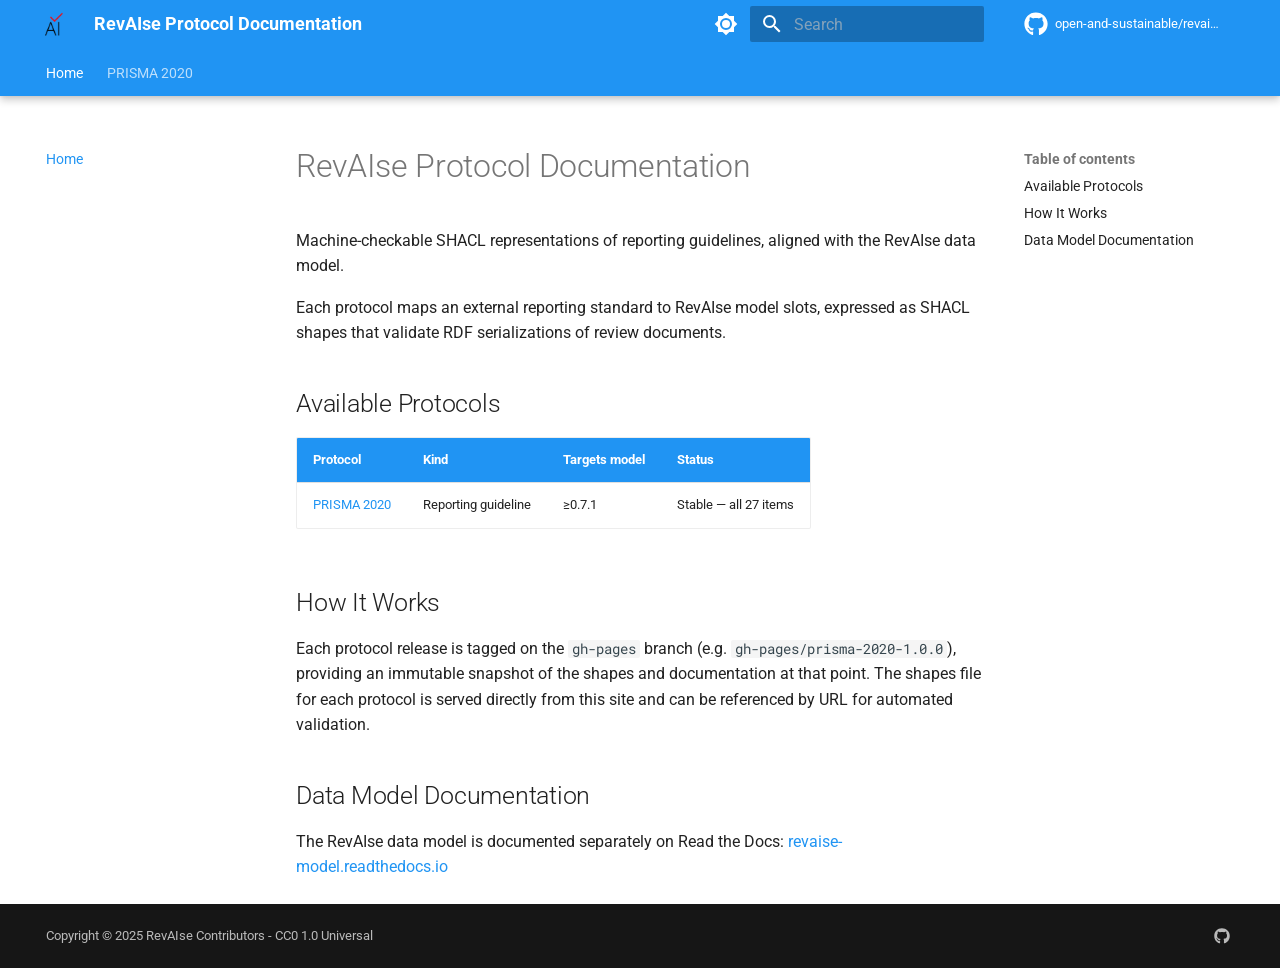
==== commit 98ce9b96: "deploy: b26fb325e18e2beec012c3748515b5b02a2bd2fb" ====
--- a/index.html
+++ b/index.html
@@ -634,7 +634,7 @@
 <tr>
 <td><a href="prisma-2020/docs/">PRISMA 2020</a></td>
 <td>Reporting guideline</td>
-<td>≥0.7.0</td>
+<td>≥0.7.1</td>
 <td>Stable — all 27 items</td>
 </tr>
 </tbody>
